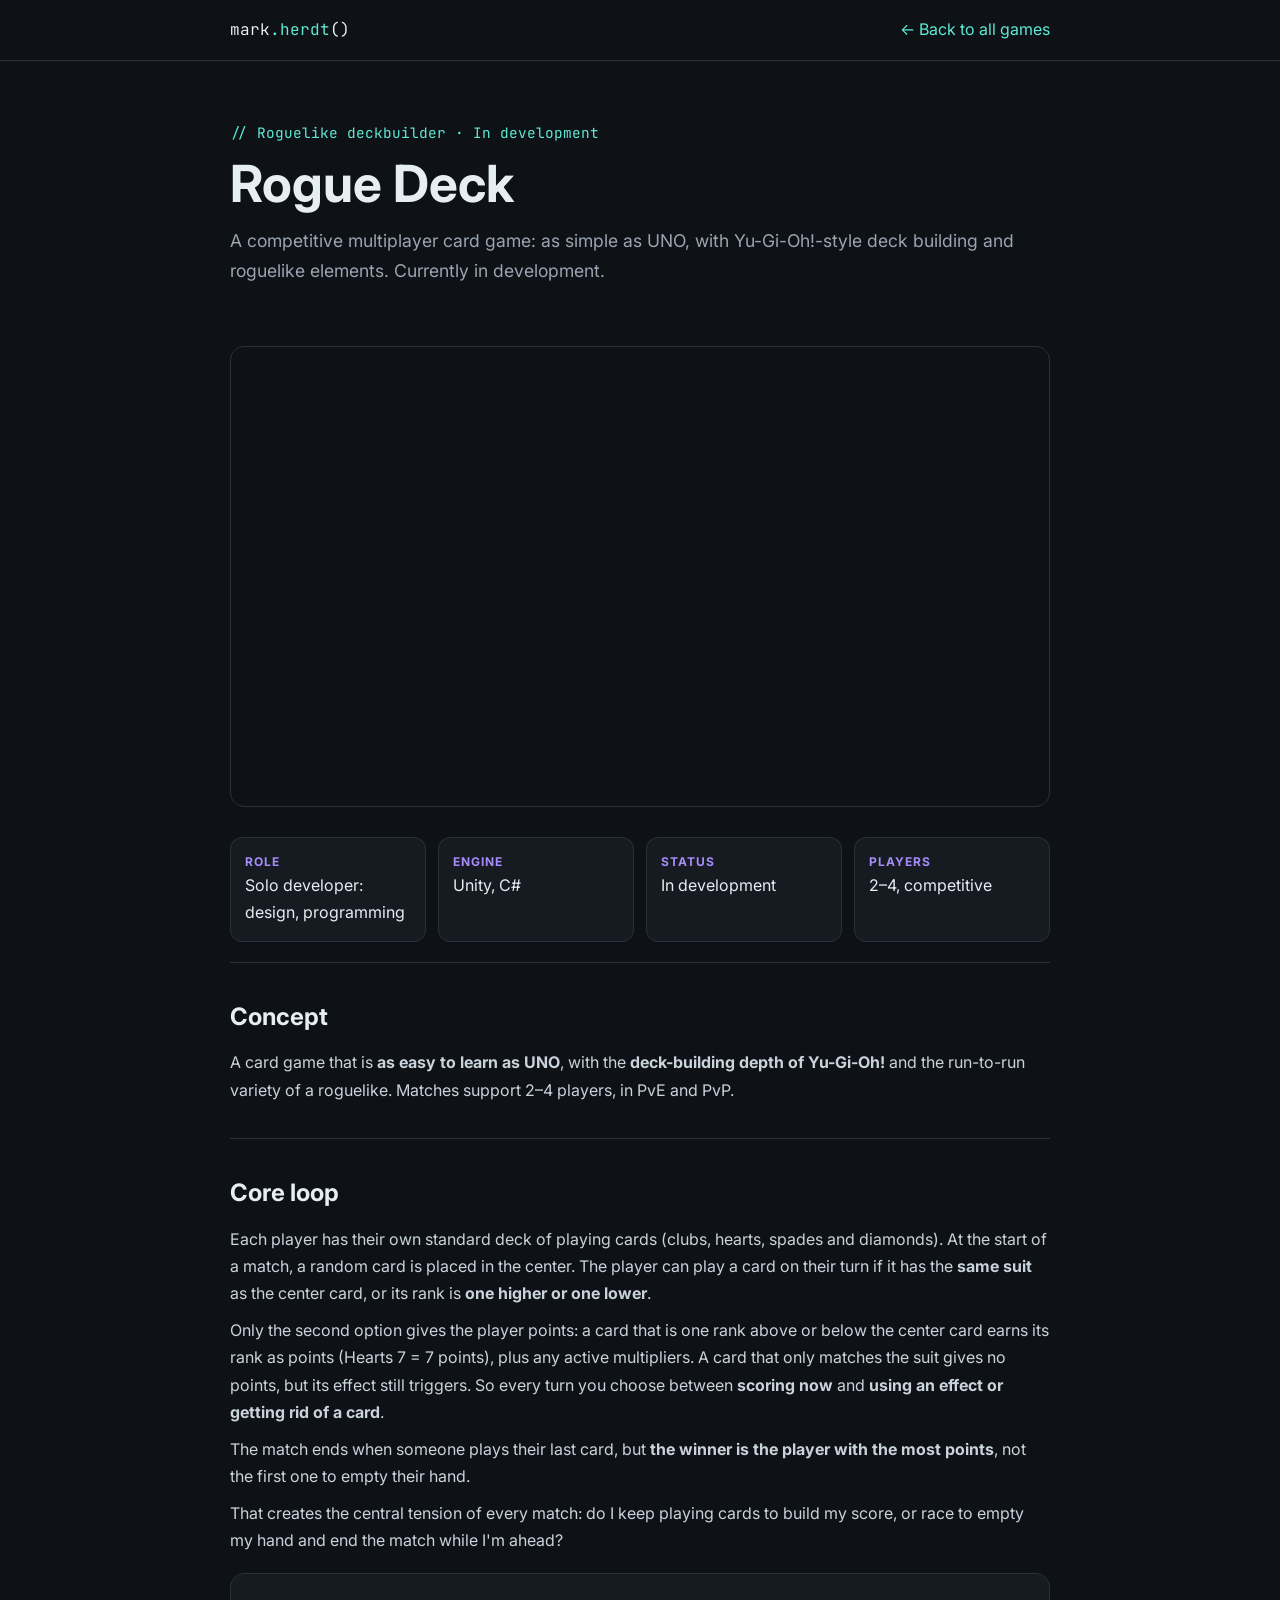
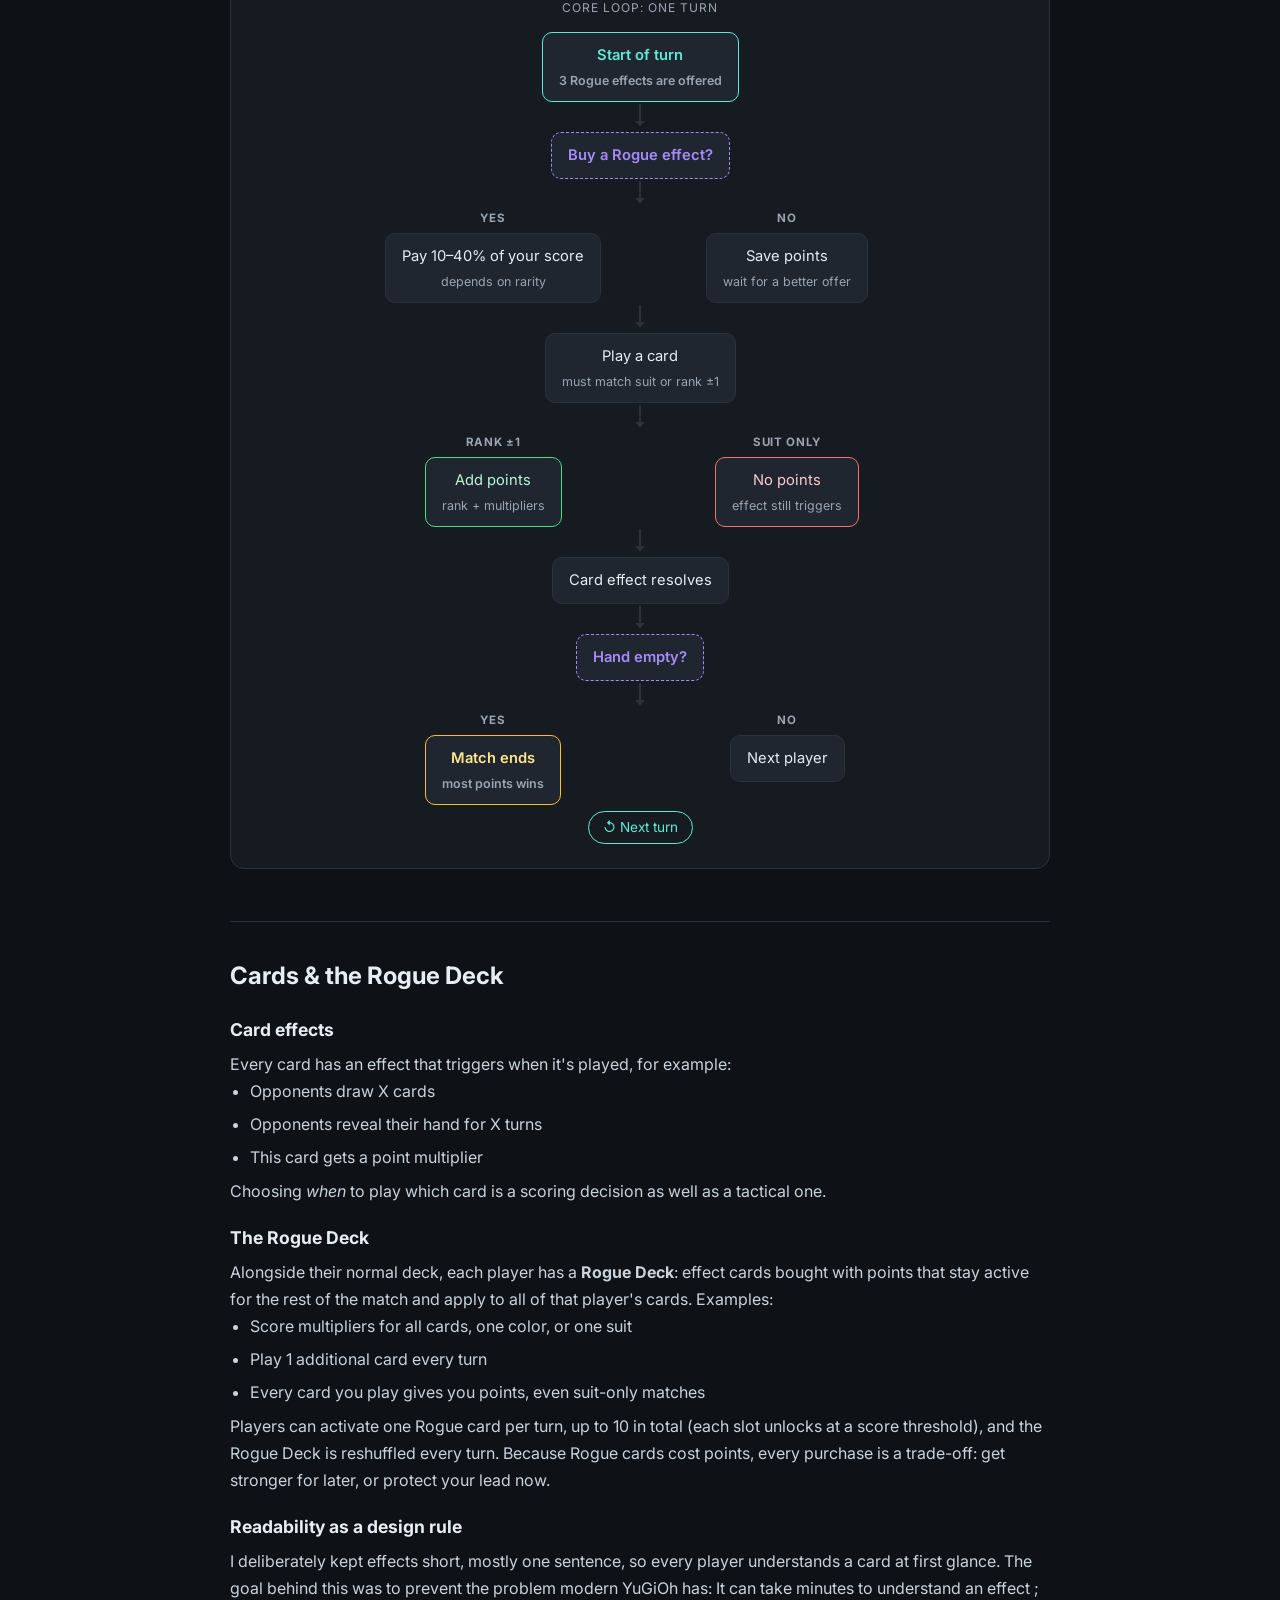
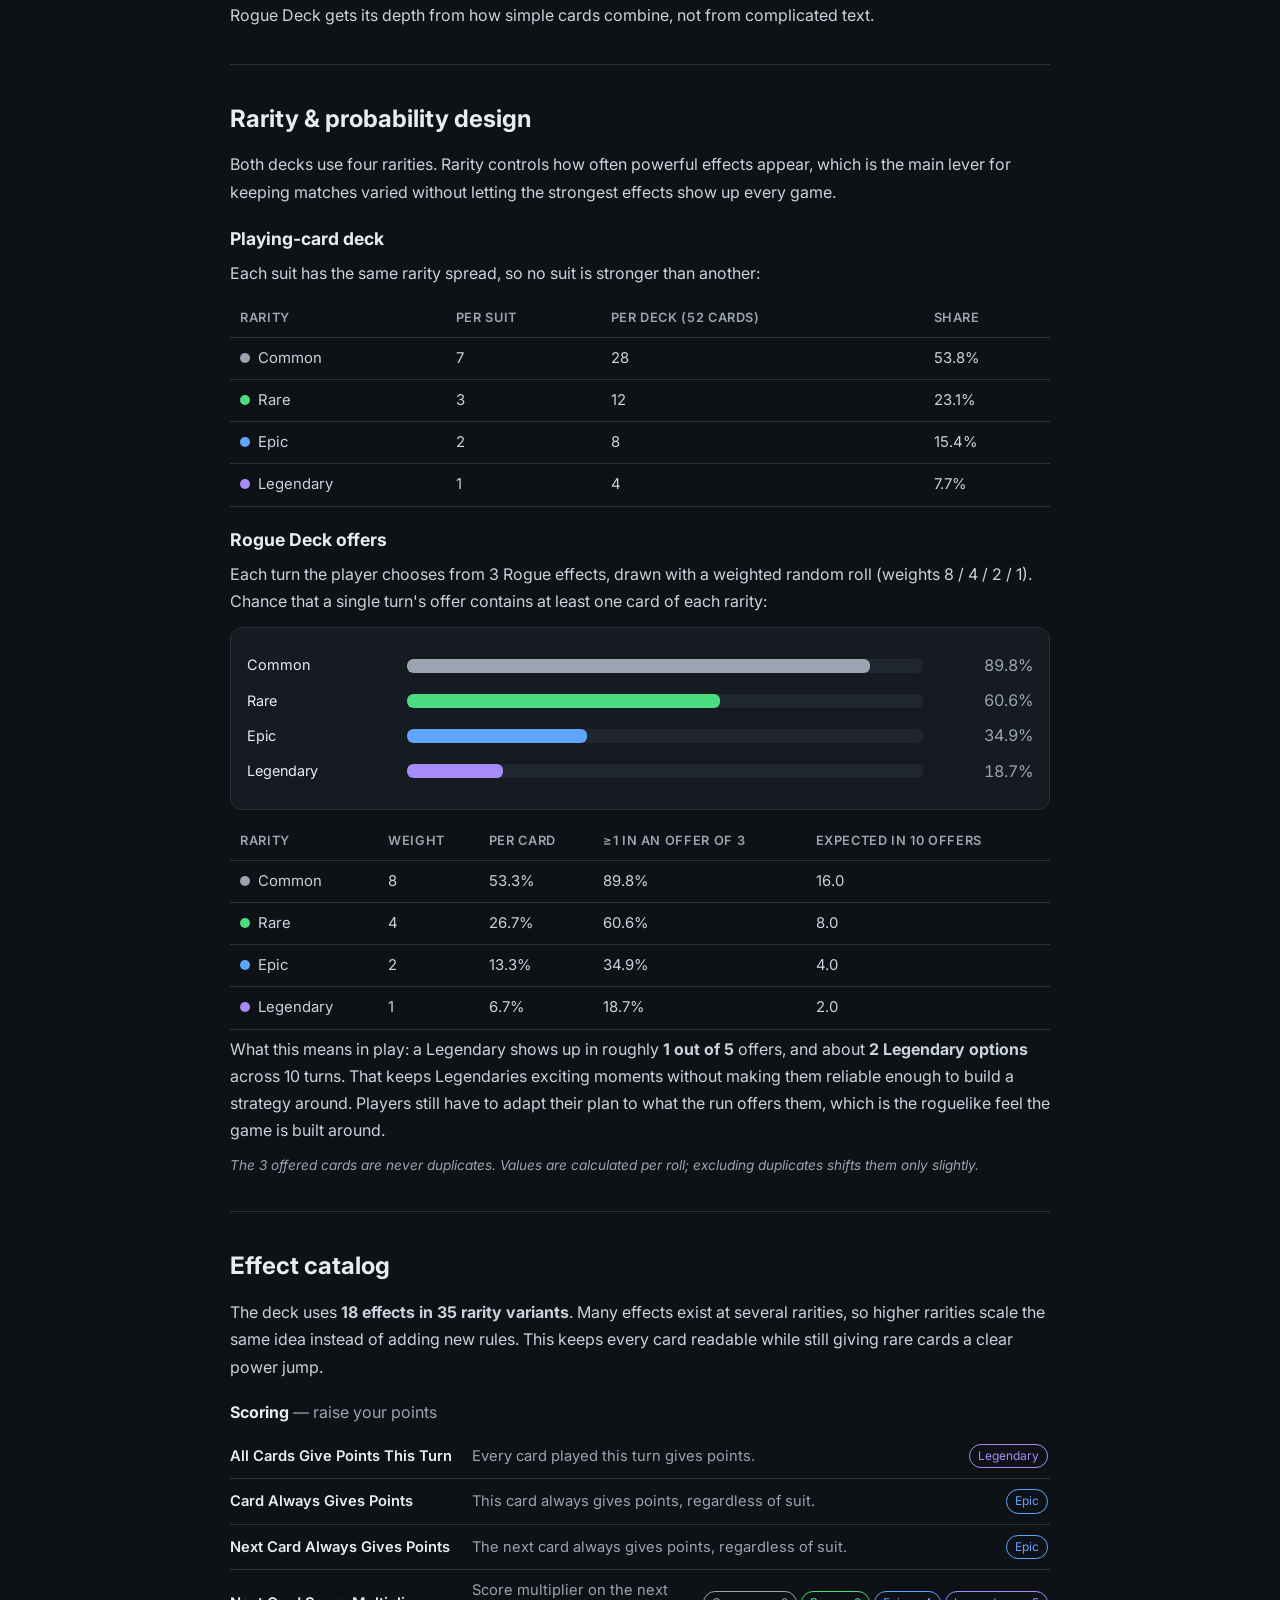
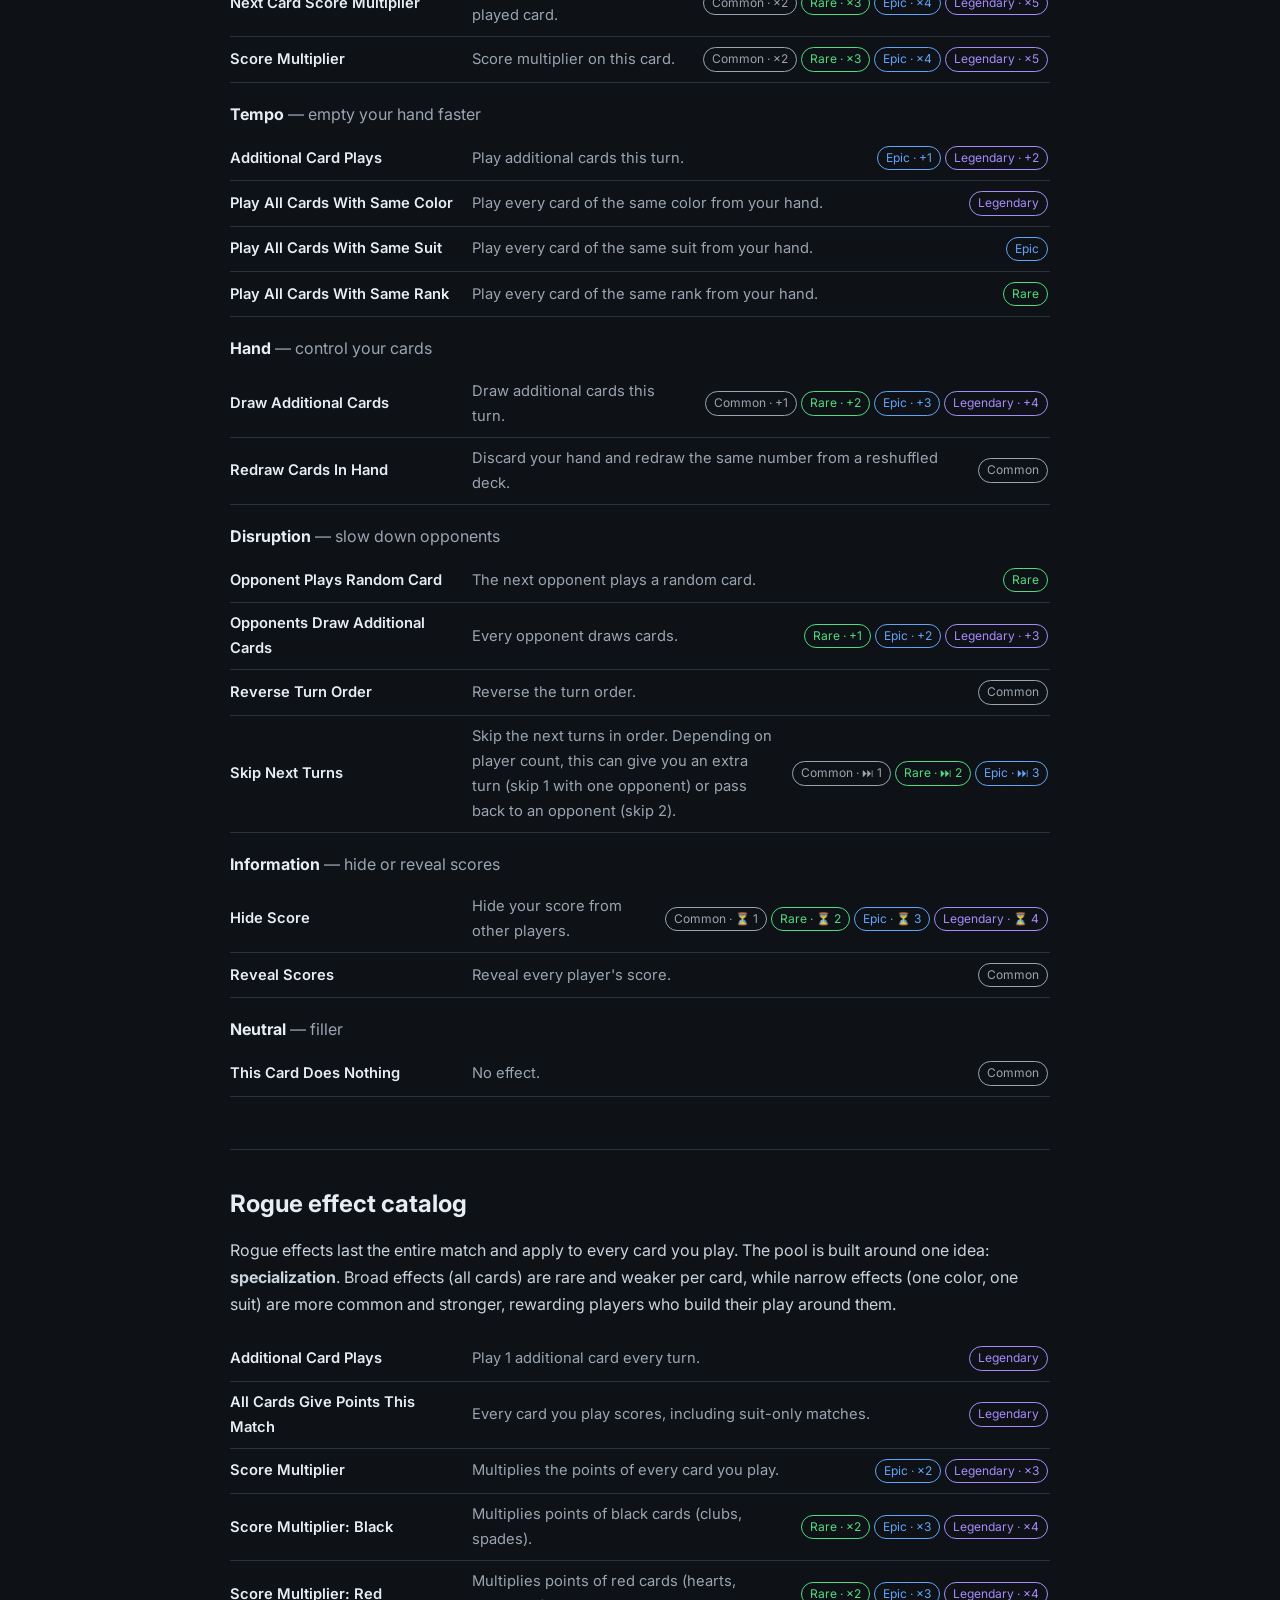
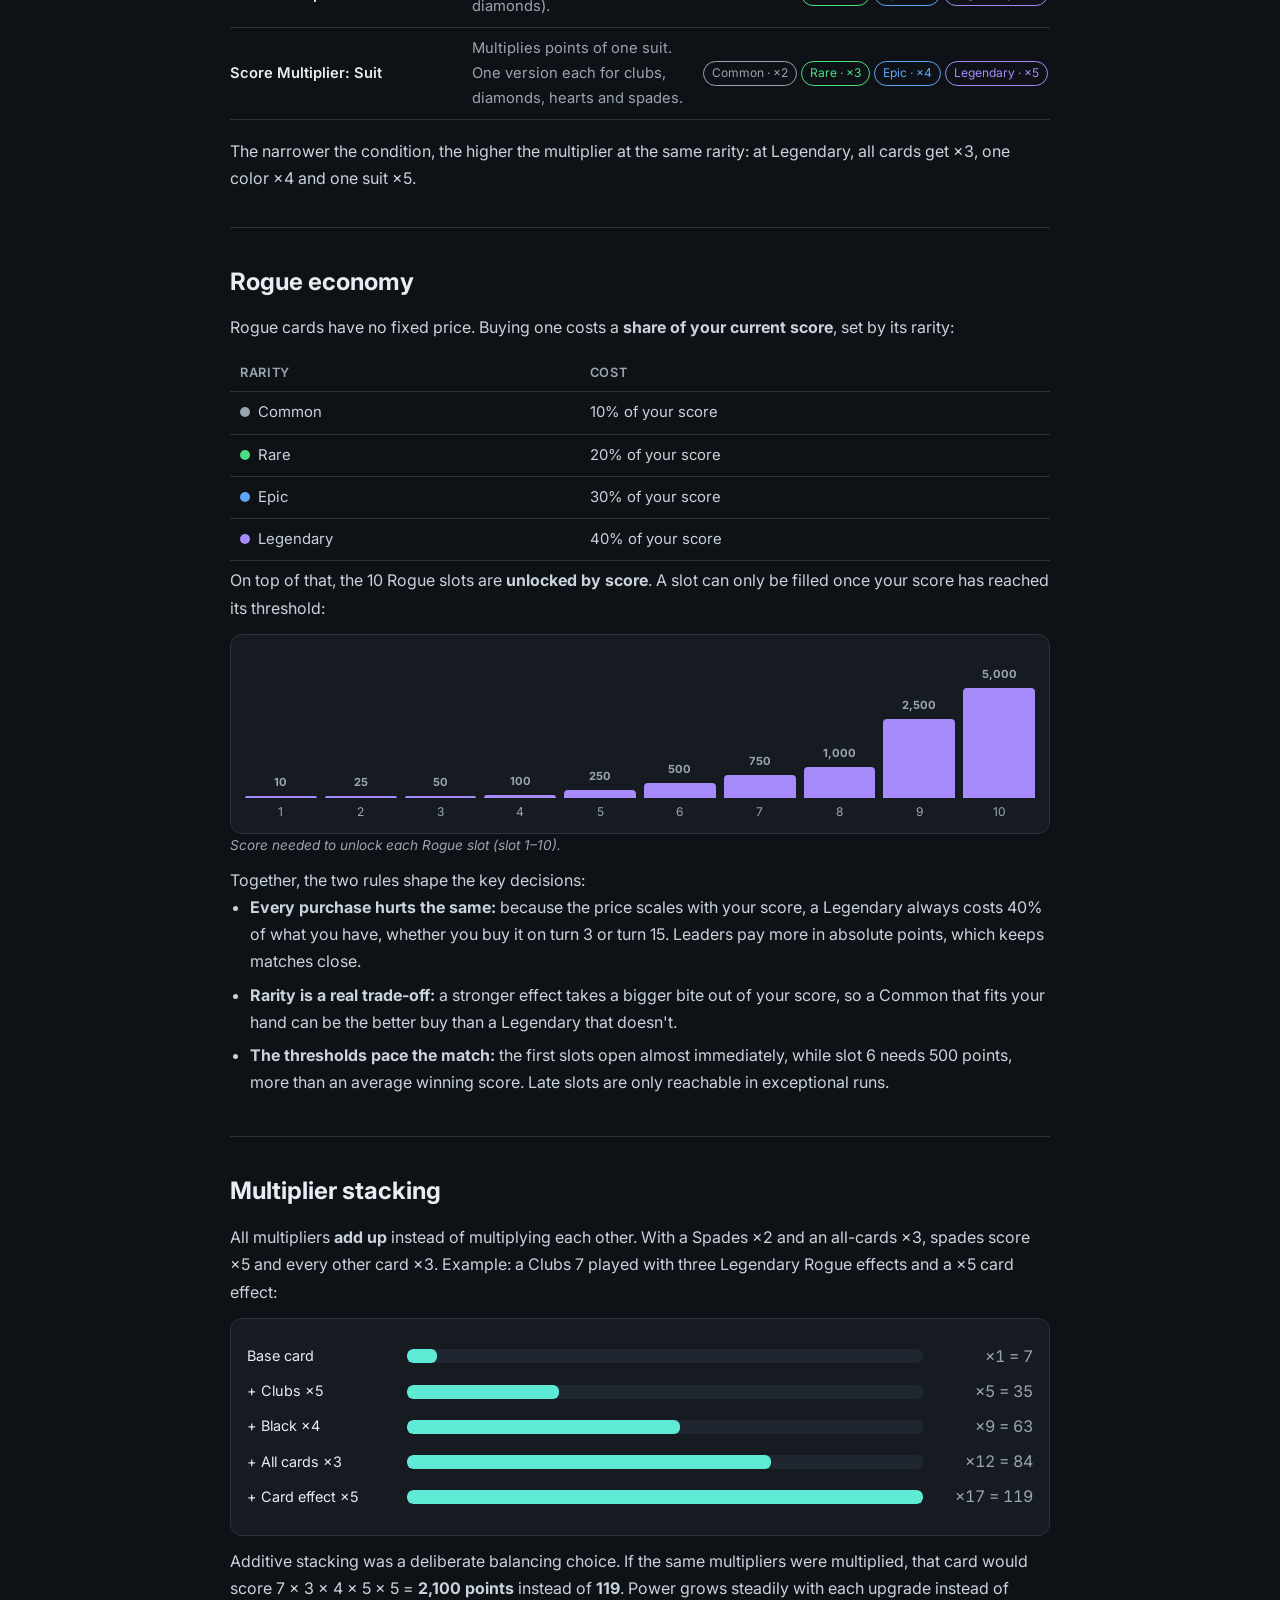
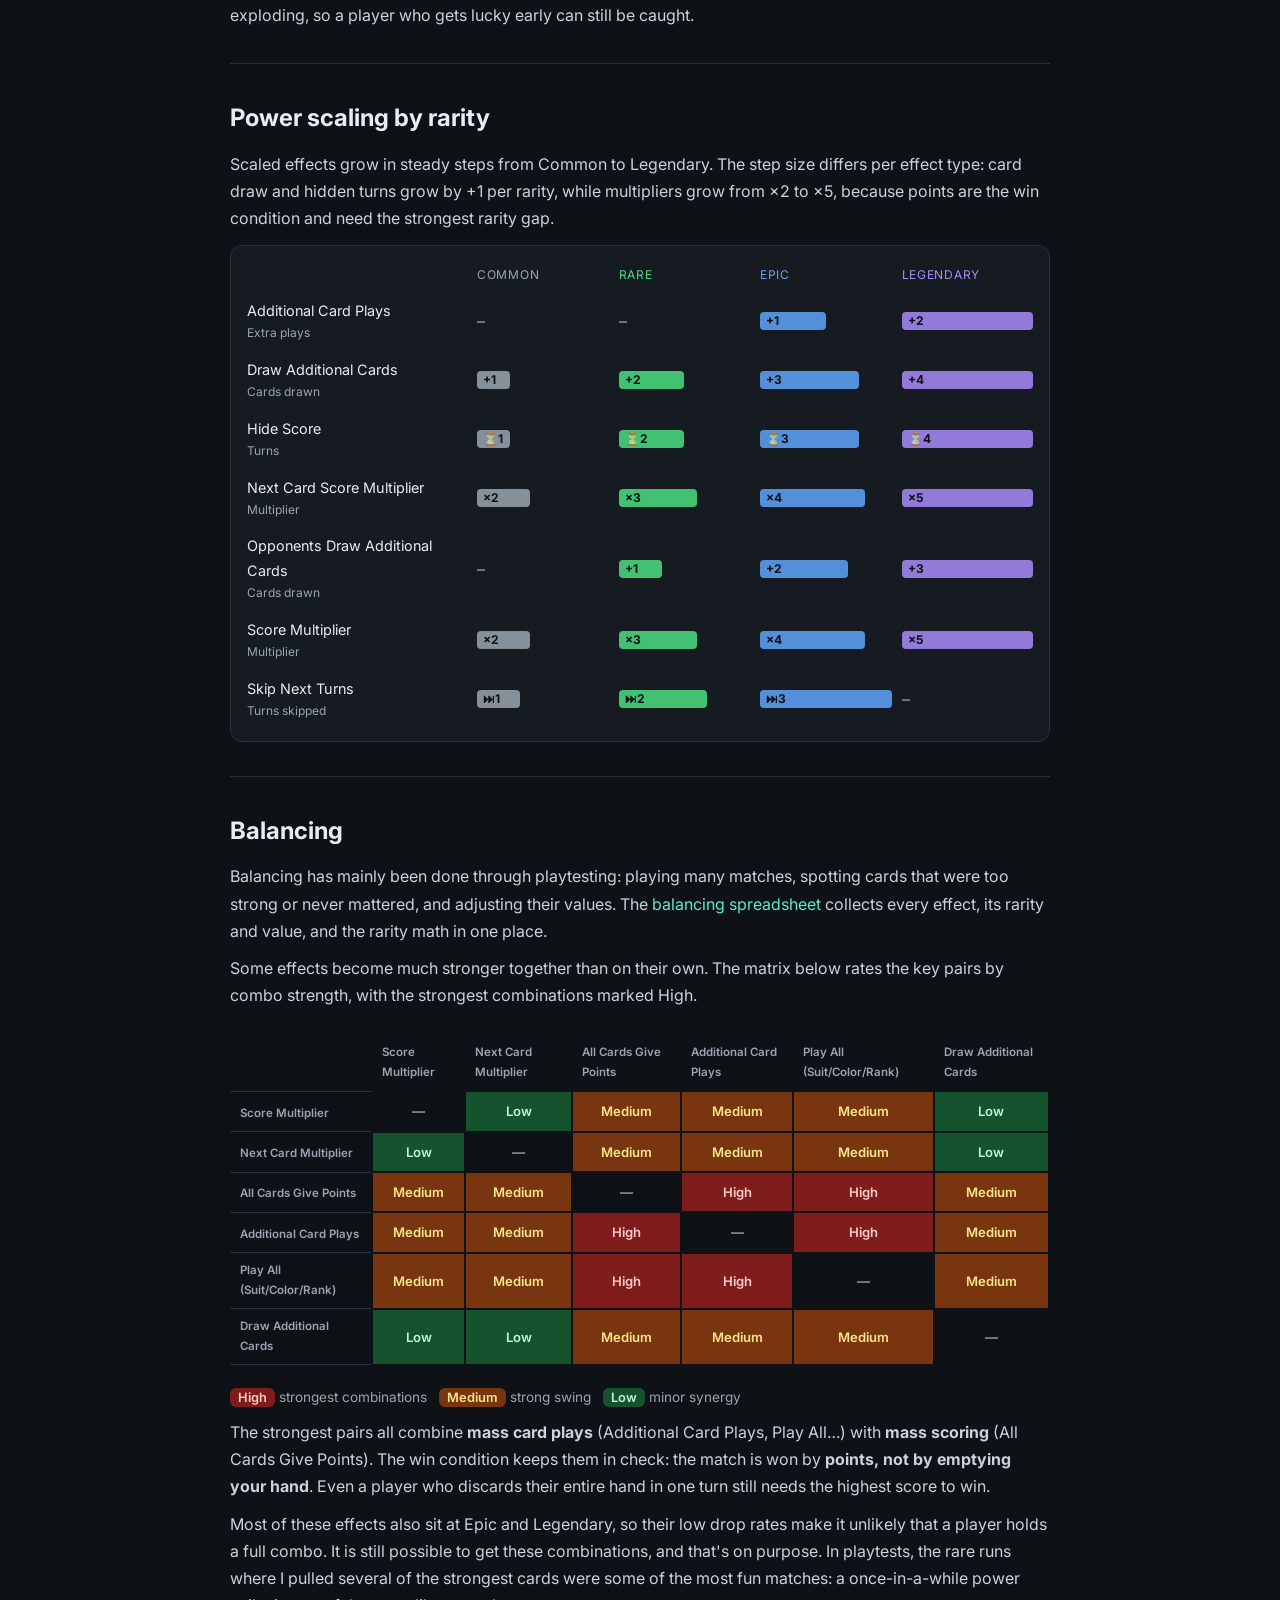
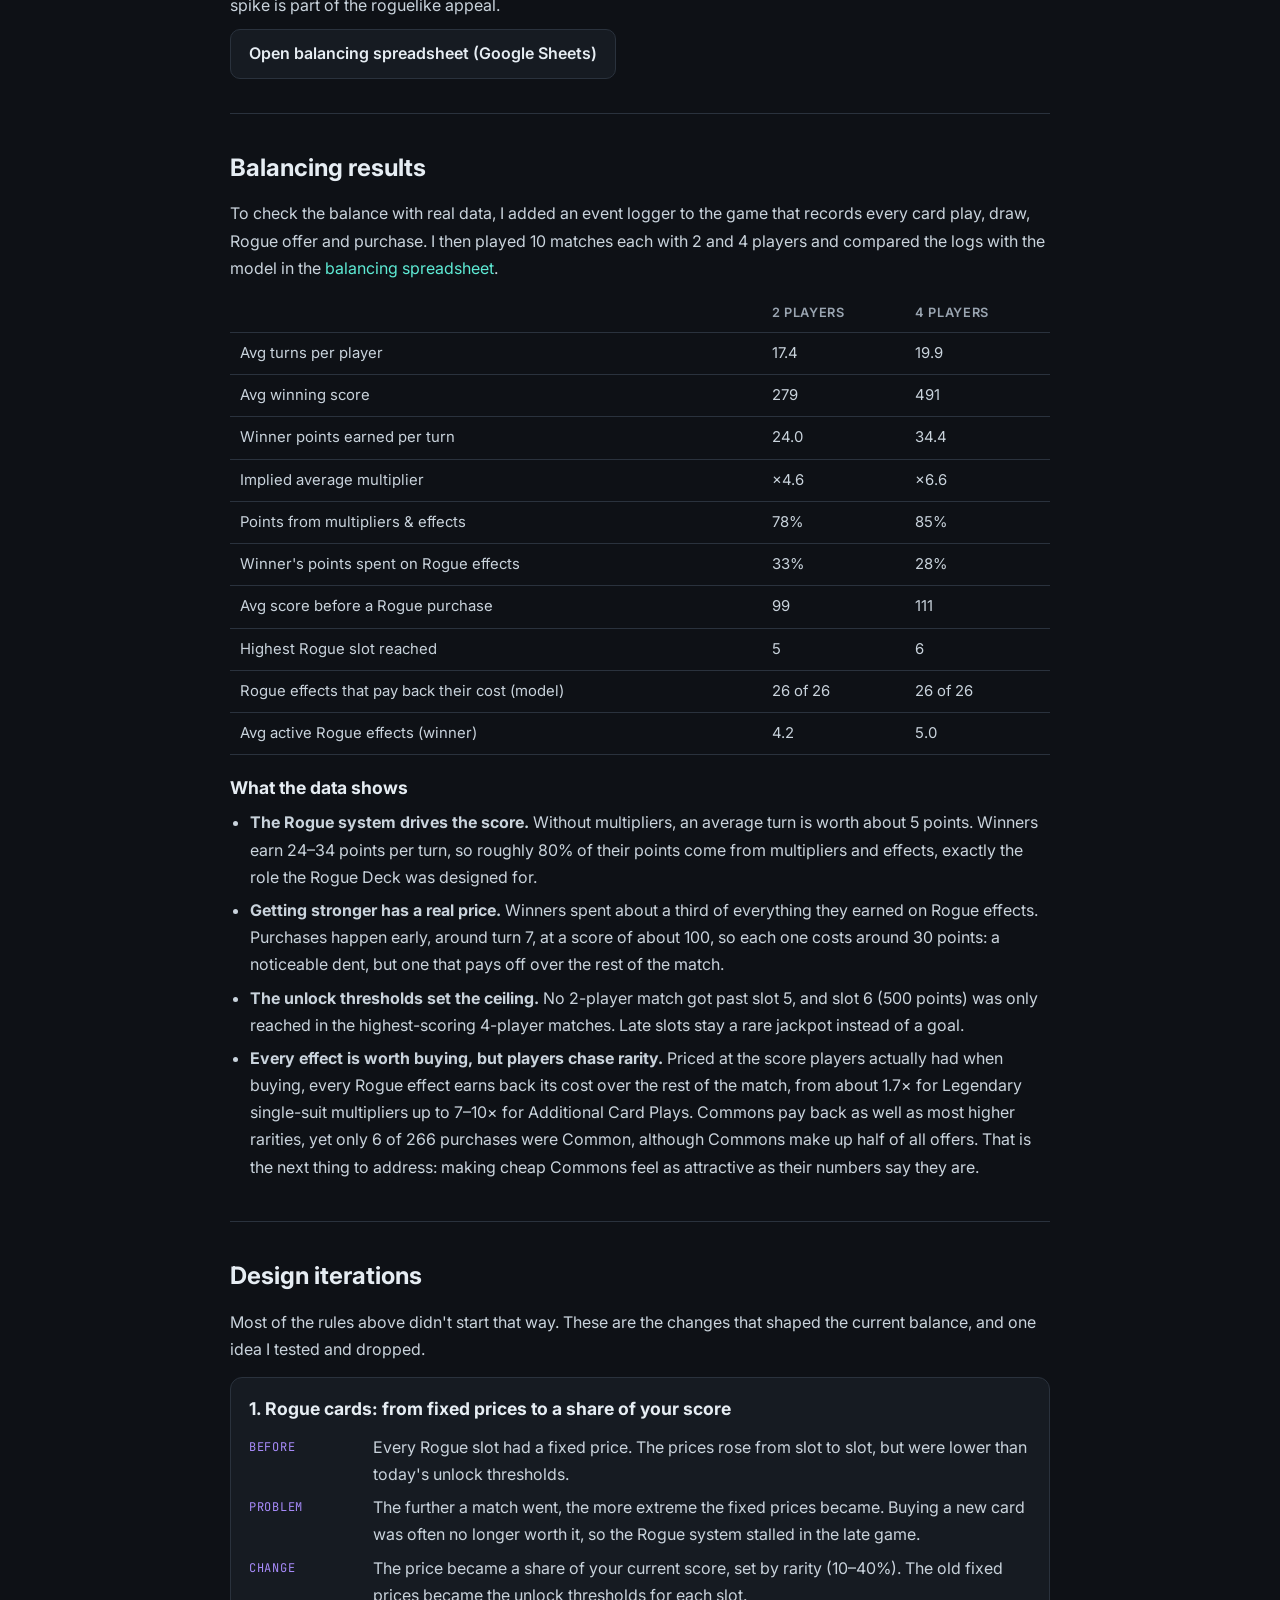
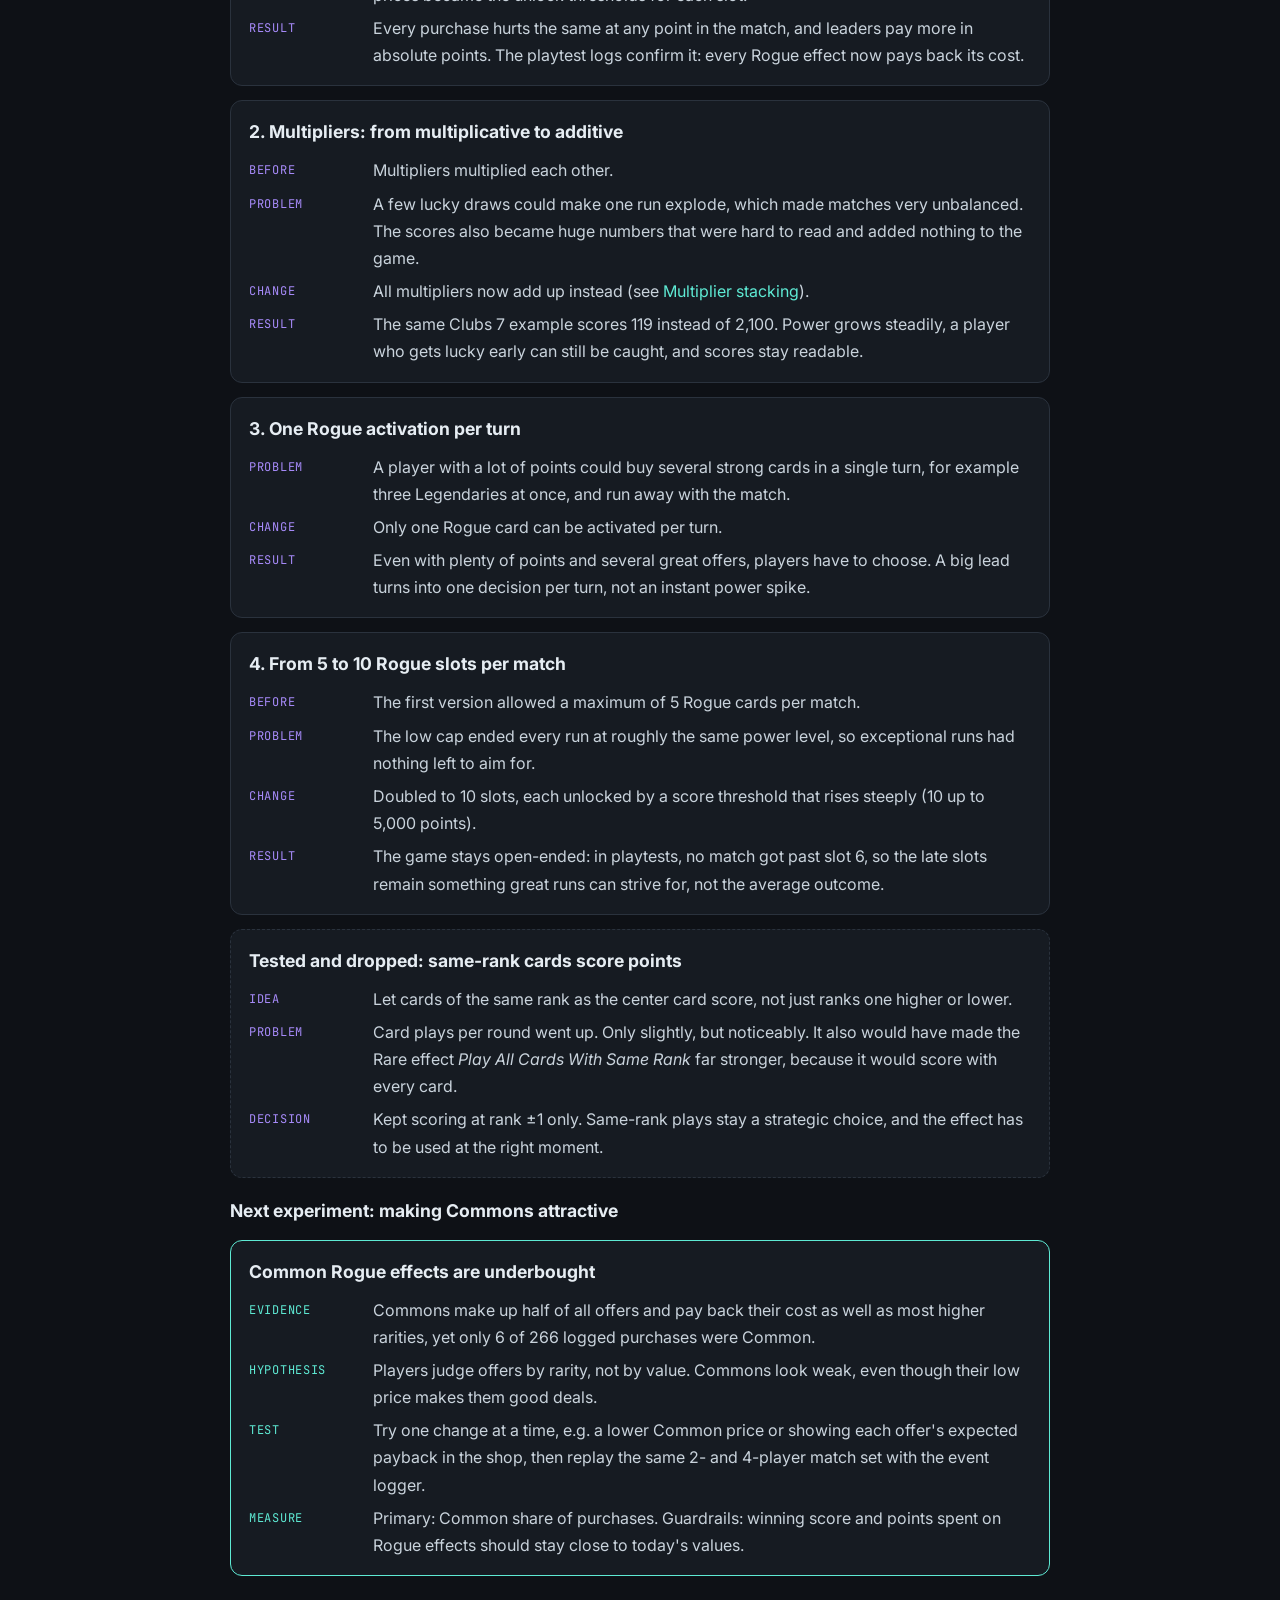
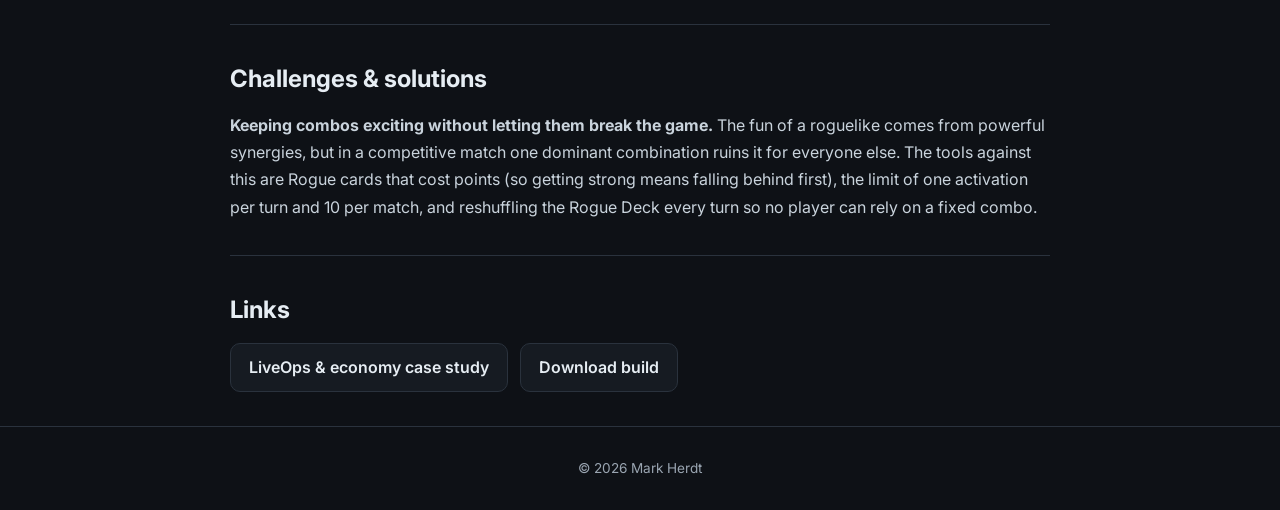
==== games/rogue-deck/index.html @ 4b31cf45 "Move Rogue Deck pages into games/rogue-deck/, add redirects, drop xlsx copy Co-Authored-By: Claude O" ====
<!doctype html><html lang="en"><head><meta charset="utf-8">
<link rel="icon" href="data:image/svg+xml,%3Csvg xmlns=%22http://www.w3.org/2000/svg%22 viewBox=%220 0 100 100%22%3E%3Crect width=%22100%22 height=%22100%22 rx=%2220%22 fill=%22%235eead4%22/%3E%3Ctext x=%2250%22 y=%2268%22 font-size=%2252%22 font-family=%22Arial%22 font-weight=%22bold%22 text-anchor=%22middle%22 fill=%22%230e1116%22%3EMH%3C/text%3E%3C/svg%3E">
<meta name="referrer" content="strict-origin-when-cross-origin"><meta name="viewport" content="width=device-width, initial-scale=1">
<title>Rogue Deck – Design | Mark Herdt</title>
<link href="https://fonts.googleapis.com/css2?family=Inter:wght@400;600;800&family=JetBrains+Mono:wght@500&display=swap" rel="stylesheet">
<style>*{box-sizing:border-box;margin:0;padding:0}
:root{--bg:#0e1116;--surface:#161b22;--surface2:#1f2630;--text:#e6edf3;--muted:#9aa5b1;--accent:#5eead4;--accent2:#a78bfa;--border:#2a323d}
body{background:var(--bg);color:var(--text);font-family:Inter,system-ui,sans-serif;line-height:1.7}
a{color:var(--accent);text-decoration:none}a:hover{text-decoration:underline}
.wrap{max-width:860px;margin:0 auto;padding:0 20px}
nav{border-bottom:1px solid var(--border)}nav .wrap{height:60px;display:flex;align-items:center;justify-content:space-between}
.logo{font-family:"JetBrains Mono",monospace;color:var(--text)}.logo span{color:var(--accent)}
header{padding:60px 0 30px}.tag{font-family:"JetBrains Mono",monospace;color:var(--accent);font-size:.9rem}
h1{font-size:clamp(2.2rem,5vw,3.2rem);line-height:1.1;margin:10px 0 14px}
.lead{color:var(--muted);font-size:1.1rem}
.video{aspect-ratio:16/9;border-radius:14px;overflow:hidden;border:1px solid var(--border);margin:30px 0}
.video iframe{width:100%;height:100%;border:0}
.facts{display:grid;grid-template-columns:repeat(auto-fit,minmax(160px,1fr));gap:12px;margin-bottom:20px}
.fact{background:var(--surface);border:1px solid var(--border);border-radius:12px;padding:14px}
.fact b{display:block;font-size:.75rem;text-transform:uppercase;letter-spacing:.08em;color:var(--accent2)}
section{padding:34px 0;border-top:1px solid var(--border)}
h2{font-size:1.5rem;margin-bottom:12px}h3{font-size:1.1rem;margin:18px 0 6px}li{margin-bottom:6px}p+p{margin-top:10px}p,li{color:#c9d3dc}ul{margin-left:20px}
.todo{border:1px dashed var(--accent2);border-radius:10px;padding:14px;color:var(--muted);font-style:italic;margin-top:10px}
.links{display:flex;flex-wrap:wrap;gap:12px;margin-top:10px}
.btn{display:inline-block;padding:10px 18px;border-radius:10px;border:1px solid var(--border);background:var(--surface);color:var(--text);font-weight:600}
.btn:hover{border-color:var(--accent);text-decoration:none}
table{width:100%;border-collapse:collapse;margin:12px 0 6px;font-size:.93rem}th,td{text-align:left;padding:8px 10px;border-bottom:1px solid var(--border)}th{color:var(--muted);font-weight:600;font-size:.8rem;text-transform:uppercase;letter-spacing:.05em}td{color:#c9d3dc}
.dot{display:inline-block;width:10px;height:10px;border-radius:50%;margin-right:8px}
.chart{background:var(--surface);border:1px solid var(--border);border-radius:12px;padding:16px;margin:12px 0}
.bar{display:grid;grid-template-columns:90px 1fr 56px;align-items:center;gap:10px;margin:8px 0}.bl{font-size:.9rem}.bv{text-align:right;font-variant-numeric:tabular-nums;color:var(--muted)}
.bt{background:var(--surface2);border-radius:6px;height:14px;overflow:hidden}.bf{height:100%;border-radius:6px}
@media(max-width:600px){table{display:block;overflow-x:auto;white-space:nowrap}}
.note{font-size:.85rem;color:var(--muted);font-style:italic}
.cat{margin:18px 0}.cat h4{font-size:1rem;margin-bottom:8px}.cat h4 span{color:var(--muted);font-weight:400}
.fx{display:grid;grid-template-columns:230px 1fr auto;gap:12px;align-items:center;padding:8px 0;border-bottom:1px solid var(--border);font-size:.92rem}
.fxn{font-weight:600}.fxd{color:var(--muted)}.rc{display:inline-block;border:1px solid;border-radius:99px;padding:1px 8px;font-size:.75rem;margin:2px}
@media(max-width:700px){.fx{grid-template-columns:1fr}}
.scale{background:var(--surface);border:1px solid var(--border);border-radius:12px;padding:12px 16px;margin-top:12px;overflow-x:auto}
.srow{display:grid;grid-template-columns:220px repeat(4,1fr);gap:10px;align-items:center;padding:7px 0;min-width:560px}
.shead span{font-size:.75rem;text-transform:uppercase;letter-spacing:.06em}
.sn{font-size:.9rem}.sn em{display:block;font-style:normal;color:var(--muted);font-size:.75rem}
.srow span{position:relative}.srow i{display:block;height:18px;border-radius:4px;opacity:.85}.srow b{position:absolute;left:6px;top:0;font-size:.75rem;color:#0e1116;line-height:18px}.na{color:var(--muted)}
.mxw{overflow-x:auto;margin:14px 0}.mx{min-width:640px;font-size:.82rem}.mx th{font-size:.72rem;text-transform:none;letter-spacing:0;vertical-align:bottom}
.mx td{text-align:center;font-weight:600;border:2px solid var(--bg)}
td.high,.legend .high{background:#7f1d1d;color:#fecaca}td.medium,.legend .medium{background:#78350f;color:#fde68a}td.low,.legend .low{background:#14532d;color:#bbf7d0}td.d{color:var(--muted)}
.legend span{padding:2px 8px;border-radius:6px;font-size:.8rem;font-weight:600}.legend{font-size:.85rem;color:var(--muted)}
.costchart{display:grid;grid-template-columns:repeat(10,1fr);gap:8px;align-items:end;height:200px;background:var(--surface);border:1px solid var(--border);border-radius:12px;padding:30px 14px 10px;margin-top:12px}
.cb{display:flex;flex-direction:column;align-items:center;justify-content:flex-end;height:100%;position:relative}.cb i{display:block;width:100%;background:var(--accent2);border-radius:4px 4px 0 0}
.cb b{font-size:.7rem;color:var(--muted);order:-1;margin-bottom:4px}.cb span{font-size:.75rem;color:var(--muted);margin-top:4px}
.chart .bar{grid-template-columns:150px 1fr 100px}
.flow{background:var(--surface);border:1px solid var(--border);border-radius:14px;padding:24px 16px;margin:18px 0;display:flex;flex-direction:column;align-items:center;gap:0}
.flow .ft{font-size:.75rem;text-transform:uppercase;letter-spacing:.08em;color:var(--muted);margin-bottom:14px}
.node{background:var(--surface2);border:1px solid var(--border);border-radius:10px;padding:10px 16px;text-align:center;font-size:.92rem;max-width:340px;color:var(--text)}
.node small{display:block;color:var(--muted);font-size:.78rem;margin-top:2px}
.node.start{border-color:var(--accent);color:var(--accent);font-weight:600}
.node.dec{border:1px dashed var(--accent2);color:var(--accent2);font-weight:600}
.node.good{border-color:#4ade80;color:#bbf7d0}.node.bad{border-color:#f87171;color:#fecaca}.node.end{border-color:#fbbf24;color:#fde68a;font-weight:600}
.arrow{width:2px;height:22px;background:var(--border);position:relative;margin:2px 0 6px}.arrow::after{content:"";position:absolute;bottom:-5px;left:-4px;border:5px solid transparent;border-top-color:var(--border)}
.branch{display:flex;gap:14px;justify-content:center;flex-wrap:wrap;width:100%}
.branch>div{display:flex;flex-direction:column;align-items:center;flex:1;min-width:140px;max-width:280px}
.lbl{font-size:.72rem;font-weight:700;text-transform:uppercase;letter-spacing:.06em;color:var(--muted);margin-bottom:4px}
.loop{margin-top:6px;font-size:.85rem;color:var(--accent);border:1px solid var(--accent);border-radius:99px;padding:4px 14px}
footer{padding:30px 0;text-align:center;color:var(--muted);font-size:.85rem;border-top:1px solid var(--border)}.iter{background:var(--surface);border:1px solid var(--border);border-radius:12px;padding:16px 18px;margin:14px 0}
.iter h3{margin:0 0 10px}.iter dl{display:grid;grid-template-columns:110px 1fr;gap:6px 14px;margin:0}
.iter dt{font-family:"JetBrains Mono",monospace;font-size:.75rem;text-transform:uppercase;letter-spacing:.06em;color:var(--accent2);padding-top:3px}
.iter dd{margin:0;color:#c9d3dc}.iter.rej{border-style:dashed}.iter.next{border-color:var(--accent)}.iter.next dt{color:var(--accent)}
@media(max-width:600px){.iter dl{grid-template-columns:1fr}.iter dt{padding-top:8px}}
</style></head><body>
<nav><div class="wrap"><a class="logo" href="../../index.html">mark<span>.herdt</span>()</a><a href="../../index.html#projects">← Back to all games</a></div></nav>
<main class="wrap">
<header><p class="tag">// Roguelike deckbuilder · In development</p><h1>Rogue Deck</h1><p class="lead">A competitive multiplayer card game: as simple as UNO, with Yu-Gi-Oh!-style deck building and roguelike elements. Currently in development.</p></header>
<div class="video"><iframe referrerpolicy="strict-origin-when-cross-origin" src="https://www.youtube-nocookie.com/embed/0nubLGzscEs" title="Rogue Deck trailer" allow="encrypted-media; picture-in-picture" allowfullscreen loading="lazy"></iframe></div>
<div class="facts"><div class="fact"><b>Role</b>Solo developer: design, programming</div><div class="fact"><b>Engine</b>Unity, C#</div><div class="fact"><b>Status</b>In development</div><div class="fact"><b>Players</b>2–4, competitive</div></div>
<section><h2>Concept</h2><p>A card game that is <b>as easy to learn as UNO</b>, with the <b>deck-building depth of Yu-Gi-Oh!</b> and the run-to-run variety of a roguelike. Matches support 2–4 players, in PvE and PvP.</p></section>
<section><h2>Core loop</h2><p>Each player has their own standard deck of playing cards (clubs, hearts, spades and diamonds). At the start of a match, a random card is placed in the center. The player can play a card on their turn if it has the <b>same suit</b> as the center card, or its rank is <b>one higher or one lower</b>.</p>
<p>Only the second option gives the player points: a card that is one rank above or below the center card earns its rank as points (Hearts 7 = 7 points), plus any active multipliers. A card that only matches the suit gives no points, but its effect still triggers. So every turn you choose between <b>scoring now</b> and <b>using an effect or getting rid of a card</b>.</p>
<p>The match ends when someone plays their last card, but <b>the winner is the player with the most points</b>, not the first one to empty their hand.</p>
<p>That creates the central tension of every match: do I keep playing cards to build my score, or race to empty my hand and end the match while I'm ahead?</p><div class="flow"><div class="ft">Core loop: one turn</div><div class="node start">Start of turn<small>3 Rogue effects are offered</small></div><div class="arrow"></div><div class="node dec">Buy a Rogue effect?</div><div class="arrow"></div><div class="branch"><div><span class="lbl">Yes</span><div class="node ">Pay 10–40% of your score<small>depends on rarity</small></div></div><div><span class="lbl">No</span><div class="node ">Save points<small>wait for a better offer</small></div></div></div><div class="arrow"></div><div class="node ">Play a card<small>must match suit or rank ±1</small></div><div class="arrow"></div><div class="branch"><div><span class="lbl">Rank ±1</span><div class="node good">Add points<small>rank + multipliers</small></div></div><div><span class="lbl">Suit only</span><div class="node bad">No points<small>effect still triggers</small></div></div></div><div class="arrow"></div><div class="node ">Card effect resolves</div><div class="arrow"></div><div class="node dec">Hand empty?</div><div class="arrow"></div><div class="branch"><div><span class="lbl">Yes</span><div class="node end">Match ends<small>most points wins</small></div></div><div><span class="lbl">No</span><div class="node ">Next player</div></div></div><div class="loop">↺ Next turn</div></div></section><section><h2>Cards &amp; the Rogue Deck</h2><h3>Card effects</h3>
<p>Every card has an effect that triggers when it's played, for example:</p>
<ul><li>Opponents draw X cards</li><li>Opponents reveal their hand for X turns</li><li>This card gets a point multiplier</li></ul>
<p>Choosing <i>when</i> to play which card is a scoring decision as well as a tactical one.</p>
<h3>The Rogue Deck</h3>
<p>Alongside their normal deck, each player has a <b>Rogue Deck</b>: effect cards bought with points that stay active for the rest of the match and apply to all of that player's cards. Examples:</p>
<ul><li>Score multipliers for all cards, one color, or one suit</li><li>Play 1 additional card every turn</li><li>Every card you play gives you points, even suit-only matches</li></ul>
<p>Players can activate one Rogue card per turn, up to 10 in total (each slot unlocks at a score threshold), and the Rogue Deck is reshuffled every turn. Because Rogue cards cost points, every purchase is a trade-off: get stronger for later, or protect your lead now.</p>
<h3>Readability as a design rule</h3>
<p>I deliberately kept effects short, mostly one sentence, so every player understands a card at first glance. The goal behind this was to prevent the problem modern YuGiOh has: It can take minutes to understand an effect ; Rogue Deck gets its depth from how simple cards combine, not from complicated text.</p></section><section><h2>Rarity &amp; probability design</h2>
<p>Both decks use four rarities. Rarity controls how often powerful effects appear, which is the main lever for keeping matches varied without letting the strongest effects show up every game.</p>
<h3>Playing-card deck</h3>
<p>Each suit has the same rarity spread, so no suit is stronger than another:</p>
<table><tr><th>Rarity</th><th>Per suit</th><th>Per deck (52 cards)</th><th>Share</th></tr>
<tr><td><span class="dot" style="background:#9aa5b1"></span>Common</td><td>7</td><td>28</td><td>53.8%</td></tr>
<tr><td><span class="dot" style="background:#4ade80"></span>Rare</td><td>3</td><td>12</td><td>23.1%</td></tr>
<tr><td><span class="dot" style="background:#60a5fa"></span>Epic</td><td>2</td><td>8</td><td>15.4%</td></tr>
<tr><td><span class="dot" style="background:#a78bfa"></span>Legendary</td><td>1</td><td>4</td><td>7.7%</td></tr></table>
<h3>Rogue Deck offers</h3>
<p>Each turn the player chooses from 3 Rogue effects, drawn with a weighted random roll (weights 8 / 4 / 2 / 1). Chance that a single turn's offer contains at least one card of each rarity:</p>
<div class="chart"><div class="bar"><span class="bl">Common</span><div class="bt"><div class="bf" style="width:89.8%;background:#9aa5b1"></div></div><span class="bv">89.8%</span></div><div class="bar"><span class="bl">Rare</span><div class="bt"><div class="bf" style="width:60.6%;background:#4ade80"></div></div><span class="bv">60.6%</span></div><div class="bar"><span class="bl">Epic</span><div class="bt"><div class="bf" style="width:34.9%;background:#60a5fa"></div></div><span class="bv">34.9%</span></div><div class="bar"><span class="bl">Legendary</span><div class="bt"><div class="bf" style="width:18.7%;background:#a78bfa"></div></div><span class="bv">18.7%</span></div></div>
<table><tr><th>Rarity</th><th>Weight</th><th>Per card</th><th>≥1 in an offer of 3</th><th>Expected in 10 offers</th></tr><tr><td><span class="dot" style="background:#9aa5b1"></span>Common</td><td>8</td><td>53.3%</td><td>89.8%</td><td>16.0</td></tr><tr><td><span class="dot" style="background:#4ade80"></span>Rare</td><td>4</td><td>26.7%</td><td>60.6%</td><td>8.0</td></tr><tr><td><span class="dot" style="background:#60a5fa"></span>Epic</td><td>2</td><td>13.3%</td><td>34.9%</td><td>4.0</td></tr><tr><td><span class="dot" style="background:#a78bfa"></span>Legendary</td><td>1</td><td>6.7%</td><td>18.7%</td><td>2.0</td></tr></table>
<p>What this means in play: a Legendary shows up in roughly <b>1 out of 5</b> offers, and about <b>2 Legendary options</b> across 10 turns. That keeps Legendaries exciting moments without making them reliable enough to build a strategy around. Players still have to adapt their plan to what the run offers them, which is the roguelike feel the game is built around.</p>
<p class="note">The 3 offered cards are never duplicates. Values are calculated per roll; excluding duplicates shifts them only slightly.</p>
</section>
<section><h2>Effect catalog</h2>
<p>The deck uses <b>18 effects in 35 rarity variants</b>. Many effects exist at several rarities, so higher rarities scale the same idea instead of adding new rules. This keeps every card readable while still giving rare cards a clear power jump.</p>
<div class="cat"><h4>Scoring <span>— raise your points</span></h4><div class="fx"><div class="fxn">All Cards Give Points This Turn</div><div class="fxd">Every card played this turn gives points.</div><div><span class="rc" style="border-color:#a78bfa;color:#a78bfa">Legendary</span></div></div><div class="fx"><div class="fxn">Card Always Gives Points</div><div class="fxd">This card always gives points, regardless of suit.</div><div><span class="rc" style="border-color:#60a5fa;color:#60a5fa">Epic</span></div></div><div class="fx"><div class="fxn">Next Card Always Gives Points</div><div class="fxd">The next card always gives points, regardless of suit.</div><div><span class="rc" style="border-color:#60a5fa;color:#60a5fa">Epic</span></div></div><div class="fx"><div class="fxn">Next Card Score Multiplier</div><div class="fxd">Score multiplier on the next played card.</div><div><span class="rc" style="border-color:#9aa5b1;color:#9aa5b1">Common · ×2</span><span class="rc" style="border-color:#4ade80;color:#4ade80">Rare · ×3</span><span class="rc" style="border-color:#60a5fa;color:#60a5fa">Epic · ×4</span><span class="rc" style="border-color:#a78bfa;color:#a78bfa">Legendary · ×5</span></div></div><div class="fx"><div class="fxn">Score Multiplier</div><div class="fxd">Score multiplier on this card.</div><div><span class="rc" style="border-color:#9aa5b1;color:#9aa5b1">Common · ×2</span><span class="rc" style="border-color:#4ade80;color:#4ade80">Rare · ×3</span><span class="rc" style="border-color:#60a5fa;color:#60a5fa">Epic · ×4</span><span class="rc" style="border-color:#a78bfa;color:#a78bfa">Legendary · ×5</span></div></div></div><div class="cat"><h4>Tempo <span>— empty your hand faster</span></h4><div class="fx"><div class="fxn">Additional Card Plays</div><div class="fxd">Play additional cards this turn.</div><div><span class="rc" style="border-color:#60a5fa;color:#60a5fa">Epic · +1</span><span class="rc" style="border-color:#a78bfa;color:#a78bfa">Legendary · +2</span></div></div><div class="fx"><div class="fxn">Play All Cards With Same Color</div><div class="fxd">Play every card of the same color from your hand.</div><div><span class="rc" style="border-color:#a78bfa;color:#a78bfa">Legendary</span></div></div><div class="fx"><div class="fxn">Play All Cards With Same Suit</div><div class="fxd">Play every card of the same suit from your hand.</div><div><span class="rc" style="border-color:#60a5fa;color:#60a5fa">Epic</span></div></div><div class="fx"><div class="fxn">Play All Cards With Same Rank</div><div class="fxd">Play every card of the same rank from your hand.</div><div><span class="rc" style="border-color:#4ade80;color:#4ade80">Rare</span></div></div></div><div class="cat"><h4>Hand <span>— control your cards</span></h4><div class="fx"><div class="fxn">Draw Additional Cards</div><div class="fxd">Draw additional cards this turn.</div><div><span class="rc" style="border-color:#9aa5b1;color:#9aa5b1">Common · +1</span><span class="rc" style="border-color:#4ade80;color:#4ade80">Rare · +2</span><span class="rc" style="border-color:#60a5fa;color:#60a5fa">Epic · +3</span><span class="rc" style="border-color:#a78bfa;color:#a78bfa">Legendary · +4</span></div></div><div class="fx"><div class="fxn">Redraw Cards In Hand</div><div class="fxd">Discard your hand and redraw the same number from a reshuffled deck.</div><div><span class="rc" style="border-color:#9aa5b1;color:#9aa5b1">Common</span></div></div></div><div class="cat"><h4>Disruption <span>— slow down opponents</span></h4><div class="fx"><div class="fxn">Opponent Plays Random Card</div><div class="fxd">The next opponent plays a random card.</div><div><span class="rc" style="border-color:#4ade80;color:#4ade80">Rare</span></div></div><div class="fx"><div class="fxn">Opponents Draw Additional Cards</div><div class="fxd">Every opponent draws cards.</div><div><span class="rc" style="border-color:#4ade80;color:#4ade80">Rare · +1</span><span class="rc" style="border-color:#60a5fa;color:#60a5fa">Epic · +2</span><span class="rc" style="border-color:#a78bfa;color:#a78bfa">Legendary · +3</span></div></div><div class="fx"><div class="fxn">Reverse Turn Order</div><div class="fxd">Reverse the turn order.</div><div><span class="rc" style="border-color:#9aa5b1;color:#9aa5b1">Common</span></div></div><div class="fx"><div class="fxn">Skip Next Turns</div><div class="fxd">Skip the next turns in order. Depending on player count, this can give you an extra turn (skip 1 with one opponent) or pass back to an opponent (skip 2).</div><div><span class="rc" style="border-color:#9aa5b1;color:#9aa5b1">Common · ⏭ 1</span><span class="rc" style="border-color:#4ade80;color:#4ade80">Rare · ⏭ 2</span><span class="rc" style="border-color:#60a5fa;color:#60a5fa">Epic · ⏭ 3</span></div></div></div><div class="cat"><h4>Information <span>— hide or reveal scores</span></h4><div class="fx"><div class="fxn">Hide Score</div><div class="fxd">Hide your score from other players.</div><div><span class="rc" style="border-color:#9aa5b1;color:#9aa5b1">Common · ⏳ 1</span><span class="rc" style="border-color:#4ade80;color:#4ade80">Rare · ⏳ 2</span><span class="rc" style="border-color:#60a5fa;color:#60a5fa">Epic · ⏳ 3</span><span class="rc" style="border-color:#a78bfa;color:#a78bfa">Legendary · ⏳ 4</span></div></div><div class="fx"><div class="fxn">Reveal Scores</div><div class="fxd">Reveal every player's score.</div><div><span class="rc" style="border-color:#9aa5b1;color:#9aa5b1">Common</span></div></div></div><div class="cat"><h4>Neutral <span>— filler</span></h4><div class="fx"><div class="fxn">This Card Does Nothing</div><div class="fxd">No effect.</div><div><span class="rc" style="border-color:#9aa5b1;color:#9aa5b1">Common</span></div></div></div>
</section>
<section><h2>Rogue effect catalog</h2>
<p>Rogue effects last the entire match and apply to every card you play. The pool is built around one idea: <b>specialization</b>. Broad effects (all cards) are rare and weaker per card, while narrow effects (one color, one suit) are more common and stronger, rewarding players who build their play around them.</p>
<div class="cat"><div class="fx"><div class="fxn">Additional Card Plays</div><div class="fxd">Play 1 additional card every turn.</div><div><span class="rc" style="border-color:#a78bfa;color:#a78bfa">Legendary</span></div></div><div class="fx"><div class="fxn">All Cards Give Points This Match</div><div class="fxd">Every card you play scores, including suit-only matches.</div><div><span class="rc" style="border-color:#a78bfa;color:#a78bfa">Legendary</span></div></div><div class="fx"><div class="fxn">Score Multiplier</div><div class="fxd">Multiplies the points of every card you play.</div><div><span class="rc" style="border-color:#60a5fa;color:#60a5fa">Epic · ×2</span><span class="rc" style="border-color:#a78bfa;color:#a78bfa">Legendary · ×3</span></div></div><div class="fx"><div class="fxn">Score Multiplier: Black</div><div class="fxd">Multiplies points of black cards (clubs, spades).</div><div><span class="rc" style="border-color:#4ade80;color:#4ade80">Rare · ×2</span><span class="rc" style="border-color:#60a5fa;color:#60a5fa">Epic · ×3</span><span class="rc" style="border-color:#a78bfa;color:#a78bfa">Legendary · ×4</span></div></div><div class="fx"><div class="fxn">Score Multiplier: Red</div><div class="fxd">Multiplies points of red cards (hearts, diamonds).</div><div><span class="rc" style="border-color:#4ade80;color:#4ade80">Rare · ×2</span><span class="rc" style="border-color:#60a5fa;color:#60a5fa">Epic · ×3</span><span class="rc" style="border-color:#a78bfa;color:#a78bfa">Legendary · ×4</span></div></div><div class="fx"><div class="fxn">Score Multiplier: Suit</div><div class="fxd">Multiplies points of one suit. One version each for clubs, diamonds, hearts and spades.</div><div><span class="rc" style="border-color:#9aa5b1;color:#9aa5b1">Common · ×2</span><span class="rc" style="border-color:#4ade80;color:#4ade80">Rare · ×3</span><span class="rc" style="border-color:#60a5fa;color:#60a5fa">Epic · ×4</span><span class="rc" style="border-color:#a78bfa;color:#a78bfa">Legendary · ×5</span></div></div></div>
<p>The narrower the condition, the higher the multiplier at the same rarity: at Legendary, all cards get ×3, one color ×4 and one suit ×5.</p>
</section>
<section><h2>Rogue economy</h2>
<p>Rogue cards have no fixed price. Buying one costs a <b>share of your current score</b>, set by its rarity:</p>
<table><tr><th>Rarity</th><th>Cost</th></tr>
<tr><td><span class="dot" style="background:#9aa5b1"></span>Common</td><td>10% of your score</td></tr>
<tr><td><span class="dot" style="background:#4ade80"></span>Rare</td><td>20% of your score</td></tr>
<tr><td><span class="dot" style="background:#60a5fa"></span>Epic</td><td>30% of your score</td></tr>
<tr><td><span class="dot" style="background:#a78bfa"></span>Legendary</td><td>40% of your score</td></tr></table>
<p>On top of that, the 10 Rogue slots are <b>unlocked by score</b>. A slot can only be filled once your score has reached its threshold:</p>
<div class="costchart"><div class="cb"><i style="height:1.5%"></i><b>10</b><span>1</span></div><div class="cb"><i style="height:1.5%"></i><b>25</b><span>2</span></div><div class="cb"><i style="height:1.5%"></i><b>50</b><span>3</span></div><div class="cb"><i style="height:2.0%"></i><b>100</b><span>4</span></div><div class="cb"><i style="height:5.0%"></i><b>250</b><span>5</span></div><div class="cb"><i style="height:10.0%"></i><b>500</b><span>6</span></div><div class="cb"><i style="height:15.0%"></i><b>750</b><span>7</span></div><div class="cb"><i style="height:20.0%"></i><b>1,000</b><span>8</span></div><div class="cb"><i style="height:50.0%"></i><b>2,500</b><span>9</span></div><div class="cb"><i style="height:100.0%"></i><b>5,000</b><span>10</span></div></div>
<p class="note">Score needed to unlock each Rogue slot (slot 1–10).</p>
<p>Together, the two rules shape the key decisions:</p>
<ul>
<li><b>Every purchase hurts the same:</b> because the price scales with your score, a Legendary always costs 40% of what you have, whether you buy it on turn 3 or turn 15. Leaders pay more in absolute points, which keeps matches close.</li>
<li><b>Rarity is a real trade-off:</b> a stronger effect takes a bigger bite out of your score, so a Common that fits your hand can be the better buy than a Legendary that doesn't.</li>
<li><b>The thresholds pace the match:</b> the first slots open almost immediately, while slot 6 needs 500 points, more than an average winning score. Late slots are only reachable in exceptional runs.</li>
</ul>
</section>
<section id="stacking"><h2>Multiplier stacking</h2>
<p>All multipliers <b>add up</b> instead of multiplying each other. With a Spades ×2 and an all-cards ×3, spades score ×5 and every other card ×3. Example: a Clubs 7 played with three Legendary Rogue effects and a ×5 card effect:</p>
<div class="chart"><div class="bar"><span class="bl">Base card</span><div class="bt"><div class="bf" style="width:5.9%;background:var(--accent)"></div></div><span class="bv">×1 = 7</span></div><div class="bar"><span class="bl">+ Clubs ×5</span><div class="bt"><div class="bf" style="width:29.4%;background:var(--accent)"></div></div><span class="bv">×5 = 35</span></div><div class="bar"><span class="bl">+ Black ×4</span><div class="bt"><div class="bf" style="width:52.9%;background:var(--accent)"></div></div><span class="bv">×9 = 63</span></div><div class="bar"><span class="bl">+ All cards ×3</span><div class="bt"><div class="bf" style="width:70.6%;background:var(--accent)"></div></div><span class="bv">×12 = 84</span></div><div class="bar"><span class="bl">+ Card effect ×5</span><div class="bt"><div class="bf" style="width:100.0%;background:var(--accent)"></div></div><span class="bv">×17 = 119</span></div></div>
<p>Additive stacking was a deliberate balancing choice. If the same multipliers were multiplied, that card would score 7 × 3 × 4 × 5 × 5 = <b>2,100 points</b> instead of <b>119</b>. Power grows steadily with each upgrade instead of exploding, so a player who gets lucky early can still be caught.</p>
</section>
<section><h2>Power scaling by rarity</h2>
<p>Scaled effects grow in steady steps from Common to Legendary. The step size differs per effect type: card draw and hidden turns grow by +1 per rarity, while multipliers grow from ×2 to ×5, because points are the win condition and need the strongest rarity gap.</p>
<div class="scale"><div class="srow shead"><span></span><span style="color:#9aa5b1">Common</span><span style="color:#4ade80">Rare</span><span style="color:#60a5fa">Epic</span><span style="color:#a78bfa">Legendary</span></div><div class="srow"><span class="sn">Additional Card Plays<em>Extra plays</em></span><span class="na">–</span><span class="na">–</span><span><i style="width:50%;background:#60a5fa"></i><b>+1</b></span><span><i style="width:100%;background:#a78bfa"></i><b>+2</b></span></div><div class="srow"><span class="sn">Draw Additional Cards<em>Cards drawn</em></span><span><i style="width:25%;background:#9aa5b1"></i><b>+1</b></span><span><i style="width:50%;background:#4ade80"></i><b>+2</b></span><span><i style="width:75%;background:#60a5fa"></i><b>+3</b></span><span><i style="width:100%;background:#a78bfa"></i><b>+4</b></span></div><div class="srow"><span class="sn">Hide Score<em>Turns</em></span><span><i style="width:25%;background:#9aa5b1"></i><b>⏳1</b></span><span><i style="width:50%;background:#4ade80"></i><b>⏳2</b></span><span><i style="width:75%;background:#60a5fa"></i><b>⏳3</b></span><span><i style="width:100%;background:#a78bfa"></i><b>⏳4</b></span></div><div class="srow"><span class="sn">Next Card Score Multiplier<em>Multiplier</em></span><span><i style="width:40%;background:#9aa5b1"></i><b>×2</b></span><span><i style="width:60%;background:#4ade80"></i><b>×3</b></span><span><i style="width:80%;background:#60a5fa"></i><b>×4</b></span><span><i style="width:100%;background:#a78bfa"></i><b>×5</b></span></div><div class="srow"><span class="sn">Opponents Draw Additional Cards<em>Cards drawn</em></span><span class="na">–</span><span><i style="width:33%;background:#4ade80"></i><b>+1</b></span><span><i style="width:67%;background:#60a5fa"></i><b>+2</b></span><span><i style="width:100%;background:#a78bfa"></i><b>+3</b></span></div><div class="srow"><span class="sn">Score Multiplier<em>Multiplier</em></span><span><i style="width:40%;background:#9aa5b1"></i><b>×2</b></span><span><i style="width:60%;background:#4ade80"></i><b>×3</b></span><span><i style="width:80%;background:#60a5fa"></i><b>×4</b></span><span><i style="width:100%;background:#a78bfa"></i><b>×5</b></span></div><div class="srow"><span class="sn">Skip Next Turns<em>Turns skipped</em></span><span><i style="width:33%;background:#9aa5b1"></i><b>⏭1</b></span><span><i style="width:67%;background:#4ade80"></i><b>⏭2</b></span><span><i style="width:100%;background:#60a5fa"></i><b>⏭3</b></span><span class="na">–</span></div></div>
</section>
<section><h2>Balancing</h2>
<p>Balancing has mainly been done through playtesting: playing many matches, spotting cards that were too strong or never mattered, and adjusting their values. The <a href="https://docs.google.com/spreadsheets/d/1dw4X00niFlxCuj96TsYGd5FnsYzix9_52m8x8lmlegU/edit?usp=sharing" target="_blank" rel="noopener">balancing spreadsheet</a> collects every effect, its rarity and value, and the rarity math in one place.</p>
<p>Some effects become much stronger together than on their own. The matrix below rates the key pairs by combo strength, with the strongest combinations marked High.</p>
<div class="mxw"><table class="mx"><tr><th></th><th>Score Multiplier</th><th>Next Card Multiplier</th><th>All Cards Give Points</th><th>Additional Card Plays</th><th>Play All (Suit/Color/Rank)</th><th>Draw Additional Cards</th></tr><tr><th>Score Multiplier</th><td class="d">—</td><td class="low">Low</td><td class="medium">Medium</td><td class="medium">Medium</td><td class="medium">Medium</td><td class="low">Low</td></tr><tr><th>Next Card Multiplier</th><td class="low">Low</td><td class="d">—</td><td class="medium">Medium</td><td class="medium">Medium</td><td class="medium">Medium</td><td class="low">Low</td></tr><tr><th>All Cards Give Points</th><td class="medium">Medium</td><td class="medium">Medium</td><td class="d">—</td><td class="high">High</td><td class="high">High</td><td class="medium">Medium</td></tr><tr><th>Additional Card Plays</th><td class="medium">Medium</td><td class="medium">Medium</td><td class="high">High</td><td class="d">—</td><td class="high">High</td><td class="medium">Medium</td></tr><tr><th>Play All (Suit/Color/Rank)</th><td class="medium">Medium</td><td class="medium">Medium</td><td class="high">High</td><td class="high">High</td><td class="d">—</td><td class="medium">Medium</td></tr><tr><th>Draw Additional Cards</th><td class="low">Low</td><td class="low">Low</td><td class="medium">Medium</td><td class="medium">Medium</td><td class="medium">Medium</td><td class="d">—</td></tr></table></div>
<p class="legend"><span class="high">High</span> strongest combinations &nbsp; <span class="medium">Medium</span> strong swing &nbsp; <span class="low">Low</span> minor synergy</p>
<p>The strongest pairs all combine <b>mass card plays</b> (Additional Card Plays, Play All…) with <b>mass scoring</b> (All Cards Give Points). The win condition keeps them in check: the match is won by <b>points, not by emptying your hand</b>. Even a player who discards their entire hand in one turn still needs the highest score to win.</p>
<p>Most of these effects also sit at Epic and Legendary, so their low drop rates make it unlikely that a player holds a full combo. It is still possible to get these combinations, and that's on purpose. In playtests, the rare runs where I pulled several of the strongest cards were some of the most fun matches: a once-in-a-while power spike is part of the roguelike appeal.</p>
<p><a class="btn" href="https://docs.google.com/spreadsheets/d/1dw4X00niFlxCuj96TsYGd5FnsYzix9_52m8x8lmlegU/edit?usp=sharing" target="_blank" rel="noopener">Open balancing spreadsheet (Google Sheets)</a></p>
</section><section><h2>Balancing results</h2>
<p>To check the balance with real data, I added an event logger to the game that records every card play, draw, Rogue offer and purchase. I then played 10 matches each with 2 and 4 players and compared the logs with the model in the <a href="https://docs.google.com/spreadsheets/d/1dw4X00niFlxCuj96TsYGd5FnsYzix9_52m8x8lmlegU/edit?usp=sharing" target="_blank" rel="noopener">balancing spreadsheet</a>.</p>
<table><tr><th></th><th>2 players</th><th>4 players</th></tr>
<tr><td>Avg turns per player</td><td>17.4</td><td>19.9</td></tr>
<tr><td>Avg winning score</td><td>279</td><td>491</td></tr>
<tr><td>Winner points earned per turn</td><td>24.0</td><td>34.4</td></tr>
<tr><td>Implied average multiplier</td><td>×4.6</td><td>×6.6</td></tr>
<tr><td>Points from multipliers &amp; effects</td><td>78%</td><td>85%</td></tr>
<tr><td>Winner's points spent on Rogue effects</td><td>33%</td><td>28%</td></tr>
<tr><td>Avg score before a Rogue purchase</td><td>99</td><td>111</td></tr>
<tr><td>Highest Rogue slot reached</td><td>5</td><td>6</td></tr>
<tr><td>Rogue effects that pay back their cost (model)</td><td>26 of 26</td><td>26 of 26</td></tr>
<tr><td>Avg active Rogue effects (winner)</td><td>4.2</td><td>5.0</td></tr></table>
<h3>What the data shows</h3>
<ul>
<li><b>The Rogue system drives the score.</b> Without multipliers, an average turn is worth about 5 points. Winners earn 24–34 points per turn, so roughly 80% of their points come from multipliers and effects, exactly the role the Rogue Deck was designed for.</li>
<li><b>Getting stronger has a real price.</b> Winners spent about a third of everything they earned on Rogue effects. Purchases happen early, around turn 7, at a score of about 100, so each one costs around 30 points: a noticeable dent, but one that pays off over the rest of the match.</li>
<li><b>The unlock thresholds set the ceiling.</b> No 2-player match got past slot 5, and slot 6 (500 points) was only reached in the highest-scoring 4-player matches. Late slots stay a rare jackpot instead of a goal.</li>
<li><b>Every effect is worth buying, but players chase rarity.</b> Priced at the score players actually had when buying, every Rogue effect earns back its cost over the rest of the match, from about 1.7× for Legendary single-suit multipliers up to 7–10× for Additional Card Plays. Commons pay back as well as most higher rarities, yet only 6 of 266 purchases were Common, although Commons make up half of all offers. That is the next thing to address: making cheap Commons feel as attractive as their numbers say they are.</li>
</ul>
</section>
<section><h2>Design iterations</h2>
<p>Most of the rules above didn't start that way. These are the changes that shaped the current balance, and one idea I tested and dropped.</p>
<div class="iter"><h3>1. Rogue cards: from fixed prices to a share of your score</h3><dl><dt>Before</dt><dd>Every Rogue slot had a fixed price. The prices rose from slot to slot, but were lower than today's unlock thresholds.</dd><dt>Problem</dt><dd>The further a match went, the more extreme the fixed prices became. Buying a new card was often no longer worth it, so the Rogue system stalled in the late game.</dd><dt>Change</dt><dd>The price became a share of your current score, set by rarity (10–40%). The old fixed prices became the unlock thresholds for each slot.</dd><dt>Result</dt><dd>Every purchase hurts the same at any point in the match, and leaders pay more in absolute points. The playtest logs confirm it: every Rogue effect now pays back its cost.</dd></dl></div>
<div class="iter"><h3>2. Multipliers: from multiplicative to additive</h3><dl><dt>Before</dt><dd>Multipliers multiplied each other.</dd><dt>Problem</dt><dd>A few lucky draws could make one run explode, which made matches very unbalanced. The scores also became huge numbers that were hard to read and added nothing to the game.</dd><dt>Change</dt><dd>All multipliers now add up instead (see <a href="#stacking">Multiplier stacking</a>).</dd><dt>Result</dt><dd>The same Clubs 7 example scores 119 instead of 2,100. Power grows steadily, a player who gets lucky early can still be caught, and scores stay readable.</dd></dl></div>
<div class="iter"><h3>3. One Rogue activation per turn</h3><dl><dt>Problem</dt><dd>A player with a lot of points could buy several strong cards in a single turn, for example three Legendaries at once, and run away with the match.</dd><dt>Change</dt><dd>Only one Rogue card can be activated per turn.</dd><dt>Result</dt><dd>Even with plenty of points and several great offers, players have to choose. A big lead turns into one decision per turn, not an instant power spike.</dd></dl></div>
<div class="iter"><h3>4. From 5 to 10 Rogue slots per match</h3><dl><dt>Before</dt><dd>The first version allowed a maximum of 5 Rogue cards per match.</dd><dt>Problem</dt><dd>The low cap ended every run at roughly the same power level, so exceptional runs had nothing left to aim for.</dd><dt>Change</dt><dd>Doubled to 10 slots, each unlocked by a score threshold that rises steeply (10 up to 5,000 points).</dd><dt>Result</dt><dd>The game stays open-ended: in playtests, no match got past slot 6, so the late slots remain something great runs can strive for, not the average outcome.</dd></dl></div>
<div class="iter rej"><h3>Tested and dropped: same-rank cards score points</h3><dl><dt>Idea</dt><dd>Let cards of the same rank as the center card score, not just ranks one higher or lower.</dd><dt>Problem</dt><dd>Card plays per round went up. Only slightly, but noticeably. It also would have made the Rare effect <i>Play All Cards With Same Rank</i> far stronger, because it would score with every card.</dd><dt>Decision</dt><dd>Kept scoring at rank ±1 only. Same-rank plays stay a strategic choice, and the effect has to be used at the right moment.</dd></dl></div>
<h3>Next experiment: making Commons attractive</h3>
<div class="iter next"><h3>Common Rogue effects are underbought</h3><dl><dt>Evidence</dt><dd>Commons make up half of all offers and pay back their cost as well as most higher rarities, yet only 6 of 266 logged purchases were Common.</dd><dt>Hypothesis</dt><dd>Players judge offers by rarity, not by value. Commons look weak, even though their low price makes them good deals.</dd><dt>Test</dt><dd>Try one change at a time, e.g. a lower Common price or showing each offer's expected payback in the shop, then replay the same 2- and 4-player match set with the event logger.</dd><dt>Measure</dt><dd>Primary: Common share of purchases. Guardrails: winning score and points spent on Rogue effects should stay close to today's values.</dd></dl></div>
</section>
<section><h2>Challenges &amp; solutions</h2><p><b>Keeping combos exciting without letting them break the game.</b> The fun of a roguelike comes from powerful synergies, but in a competitive match one dominant combination ruins it for everyone else. The tools against this are Rogue cards that cost points (so getting strong means falling behind first), the limit of one activation per turn and 10 per match, and reshuffling the Rogue Deck every turn so no player can rely on a fixed combo.</p></section>
<section><h2>Links</h2><div class="links"><a class="btn" href="liveops.html">LiveOps &amp; economy case study</a><a class="btn" href="https://momsesimspcl.itch.io/rogue-deck/download/fBLCvmYwULnReEncoBvvq3vEXXSxOpyujAYdBOfm" target="_blank" rel="noopener">Download build</a></div></section>
</main><footer>© 2026 Mark Herdt</footer></body></html>
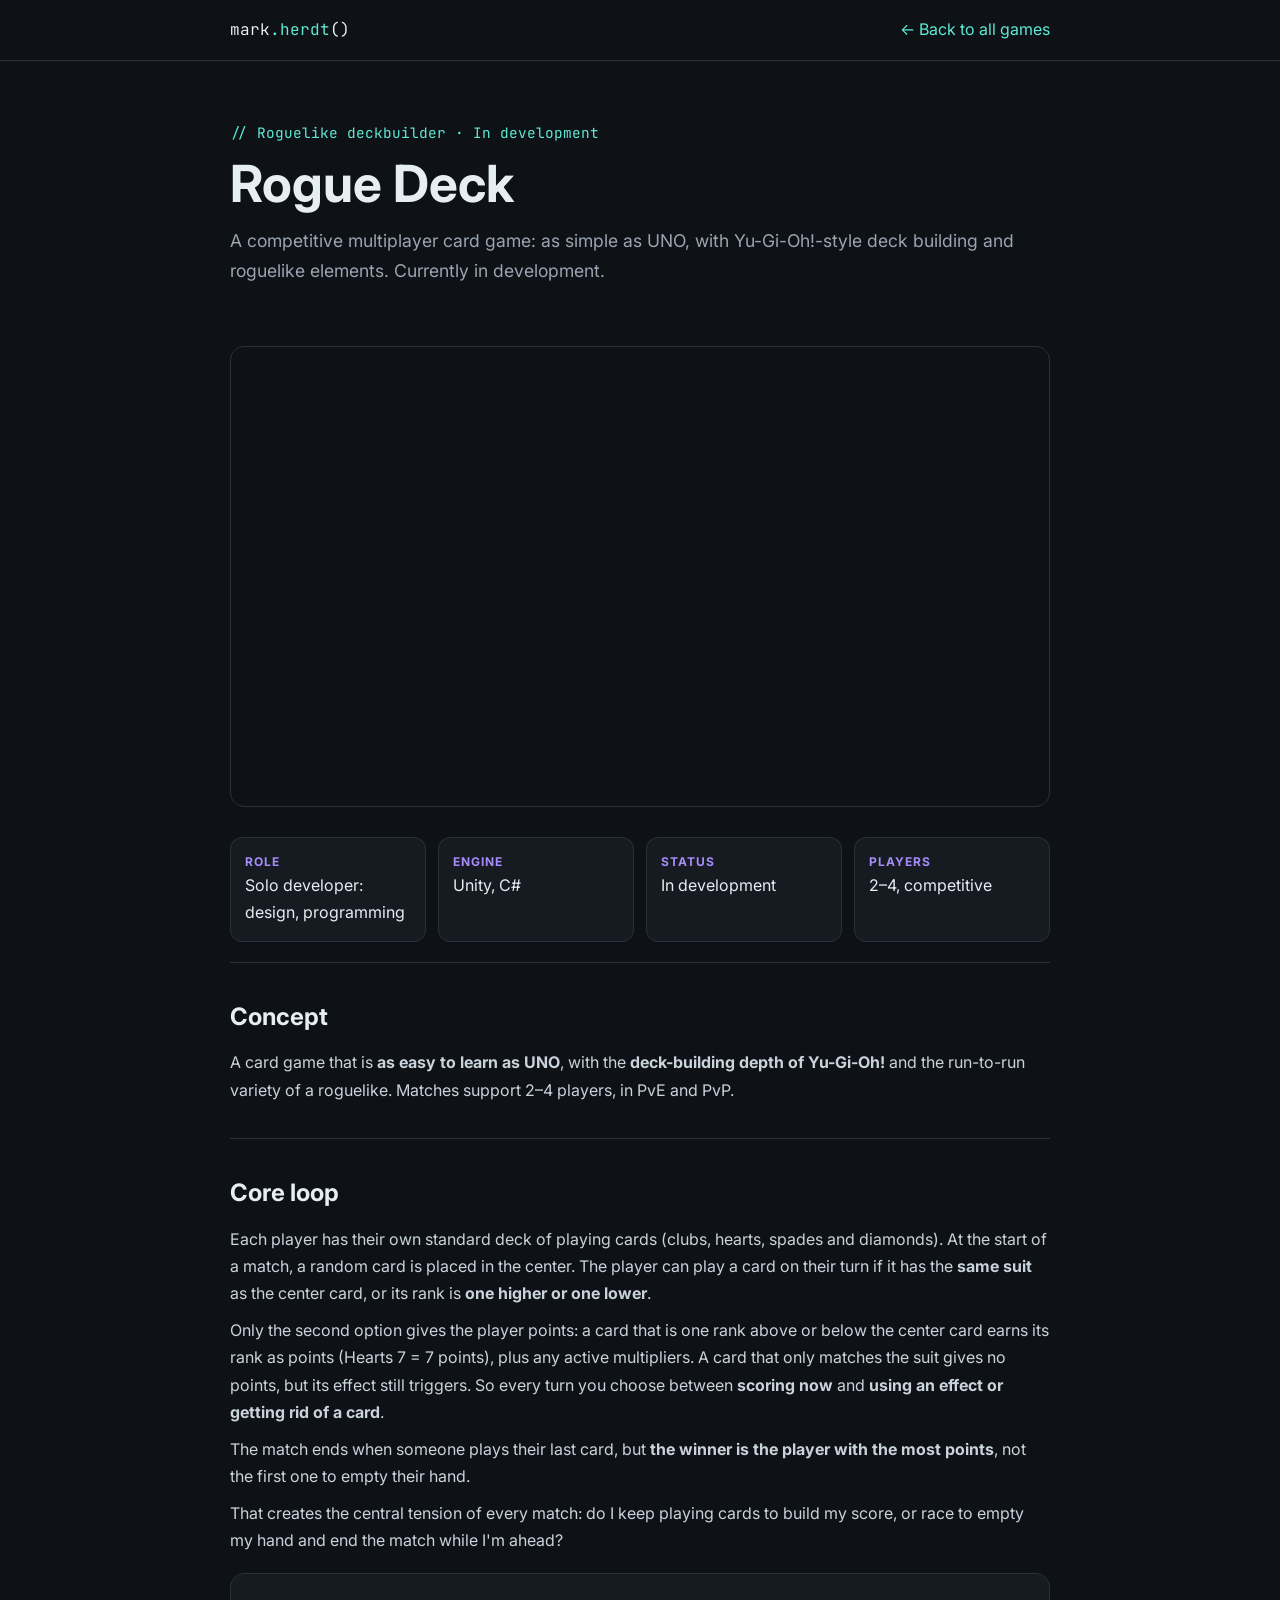
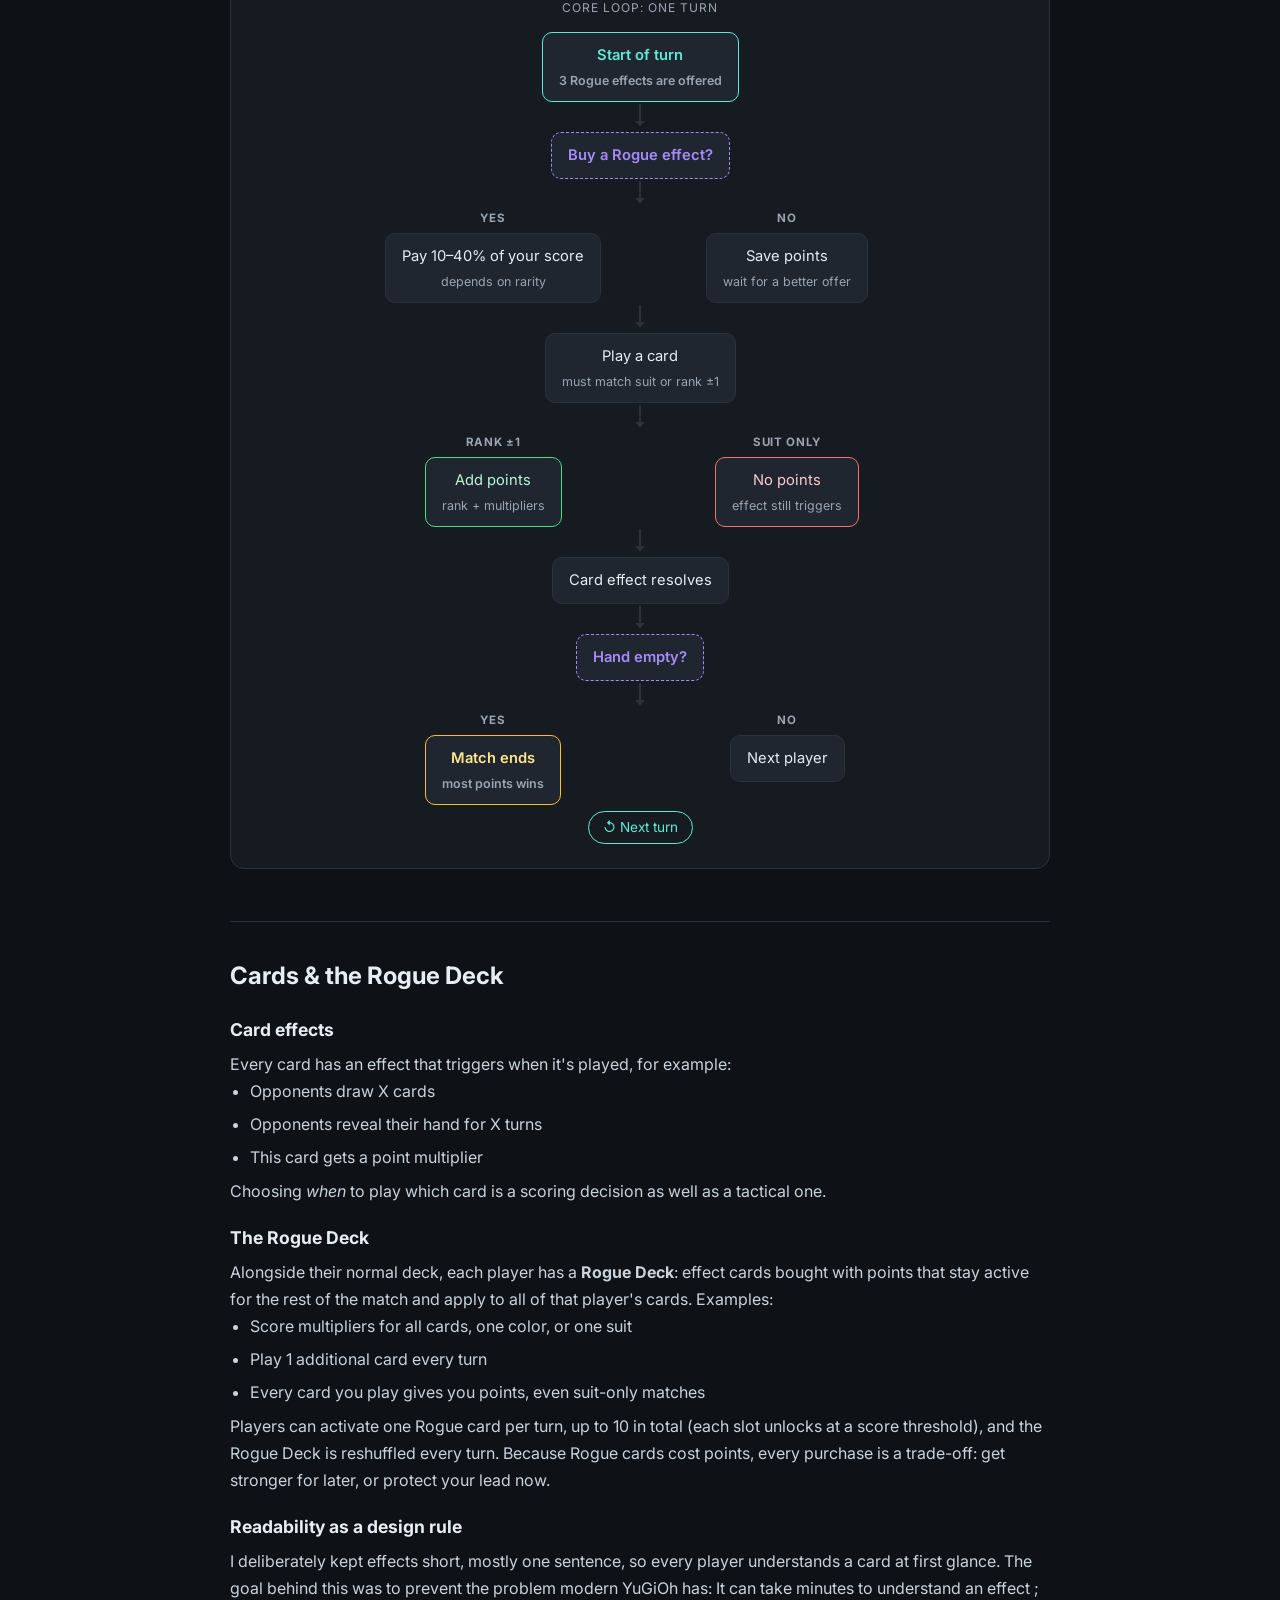
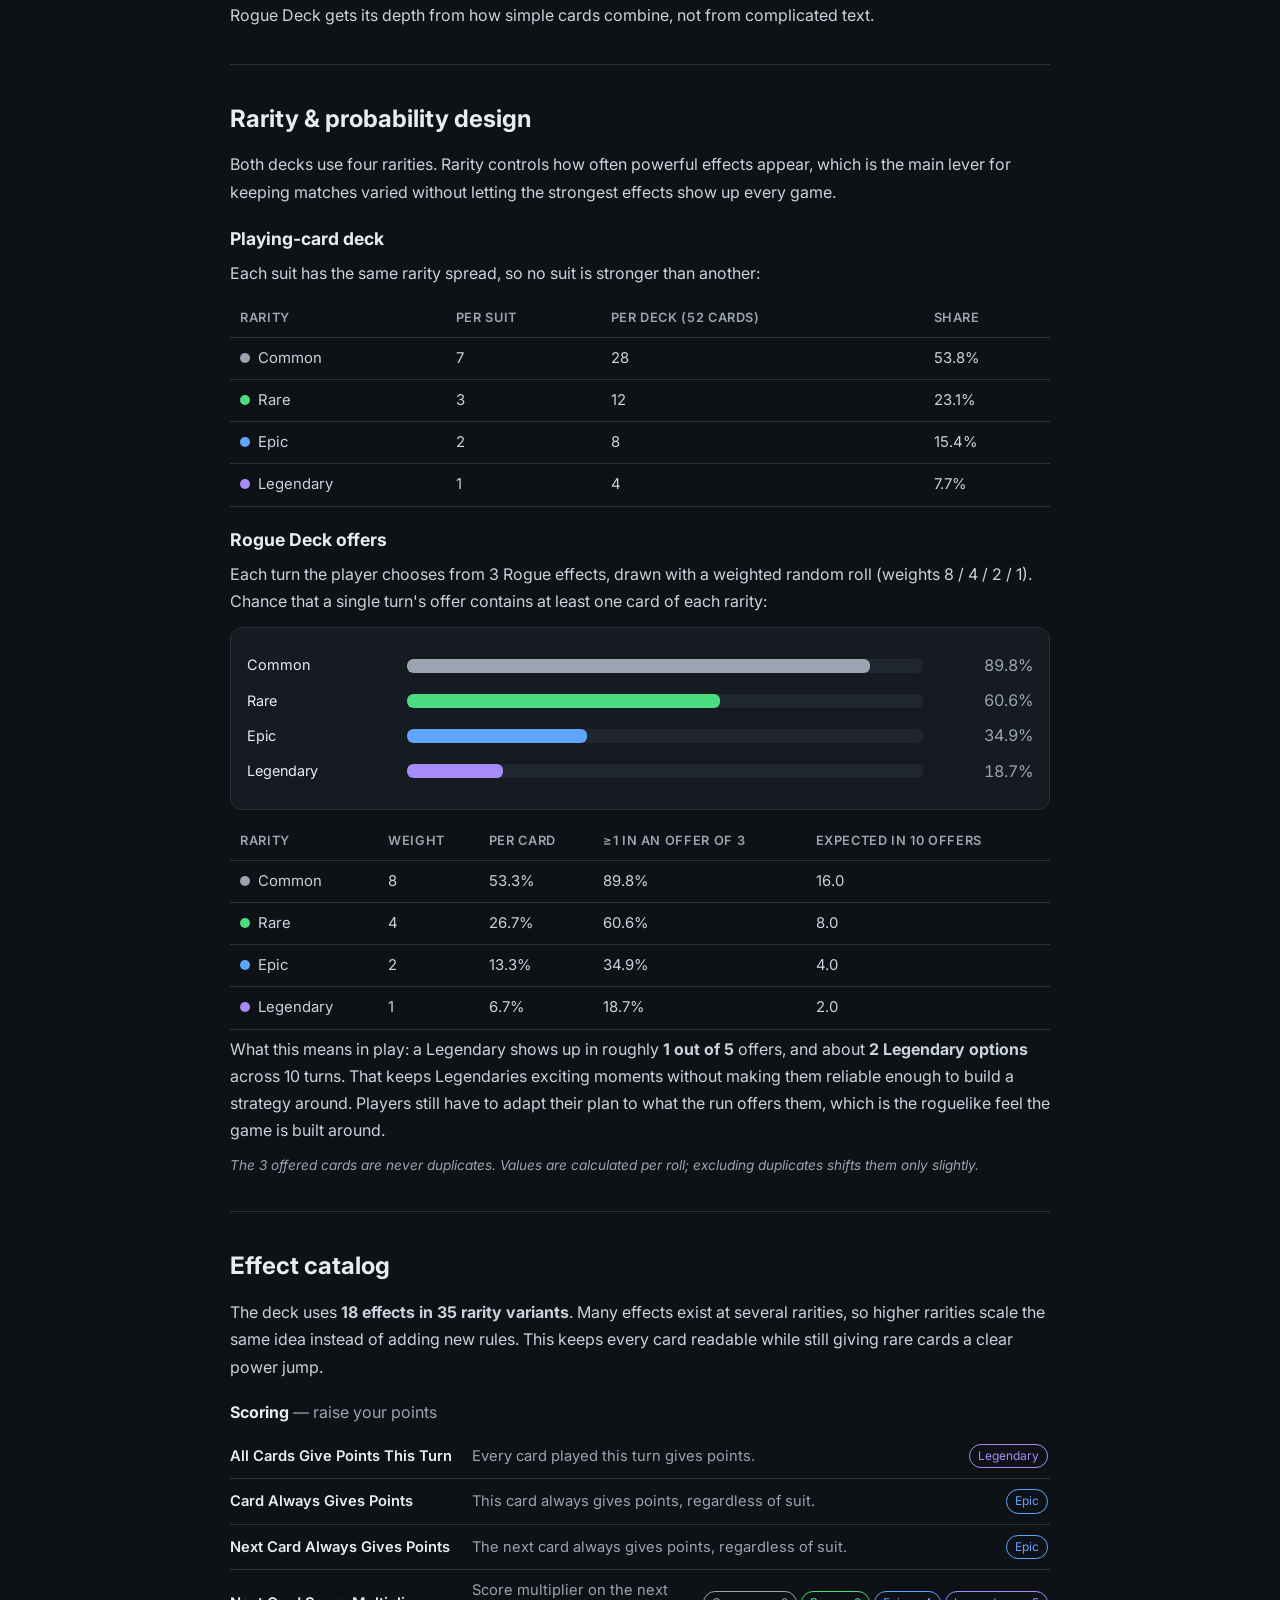
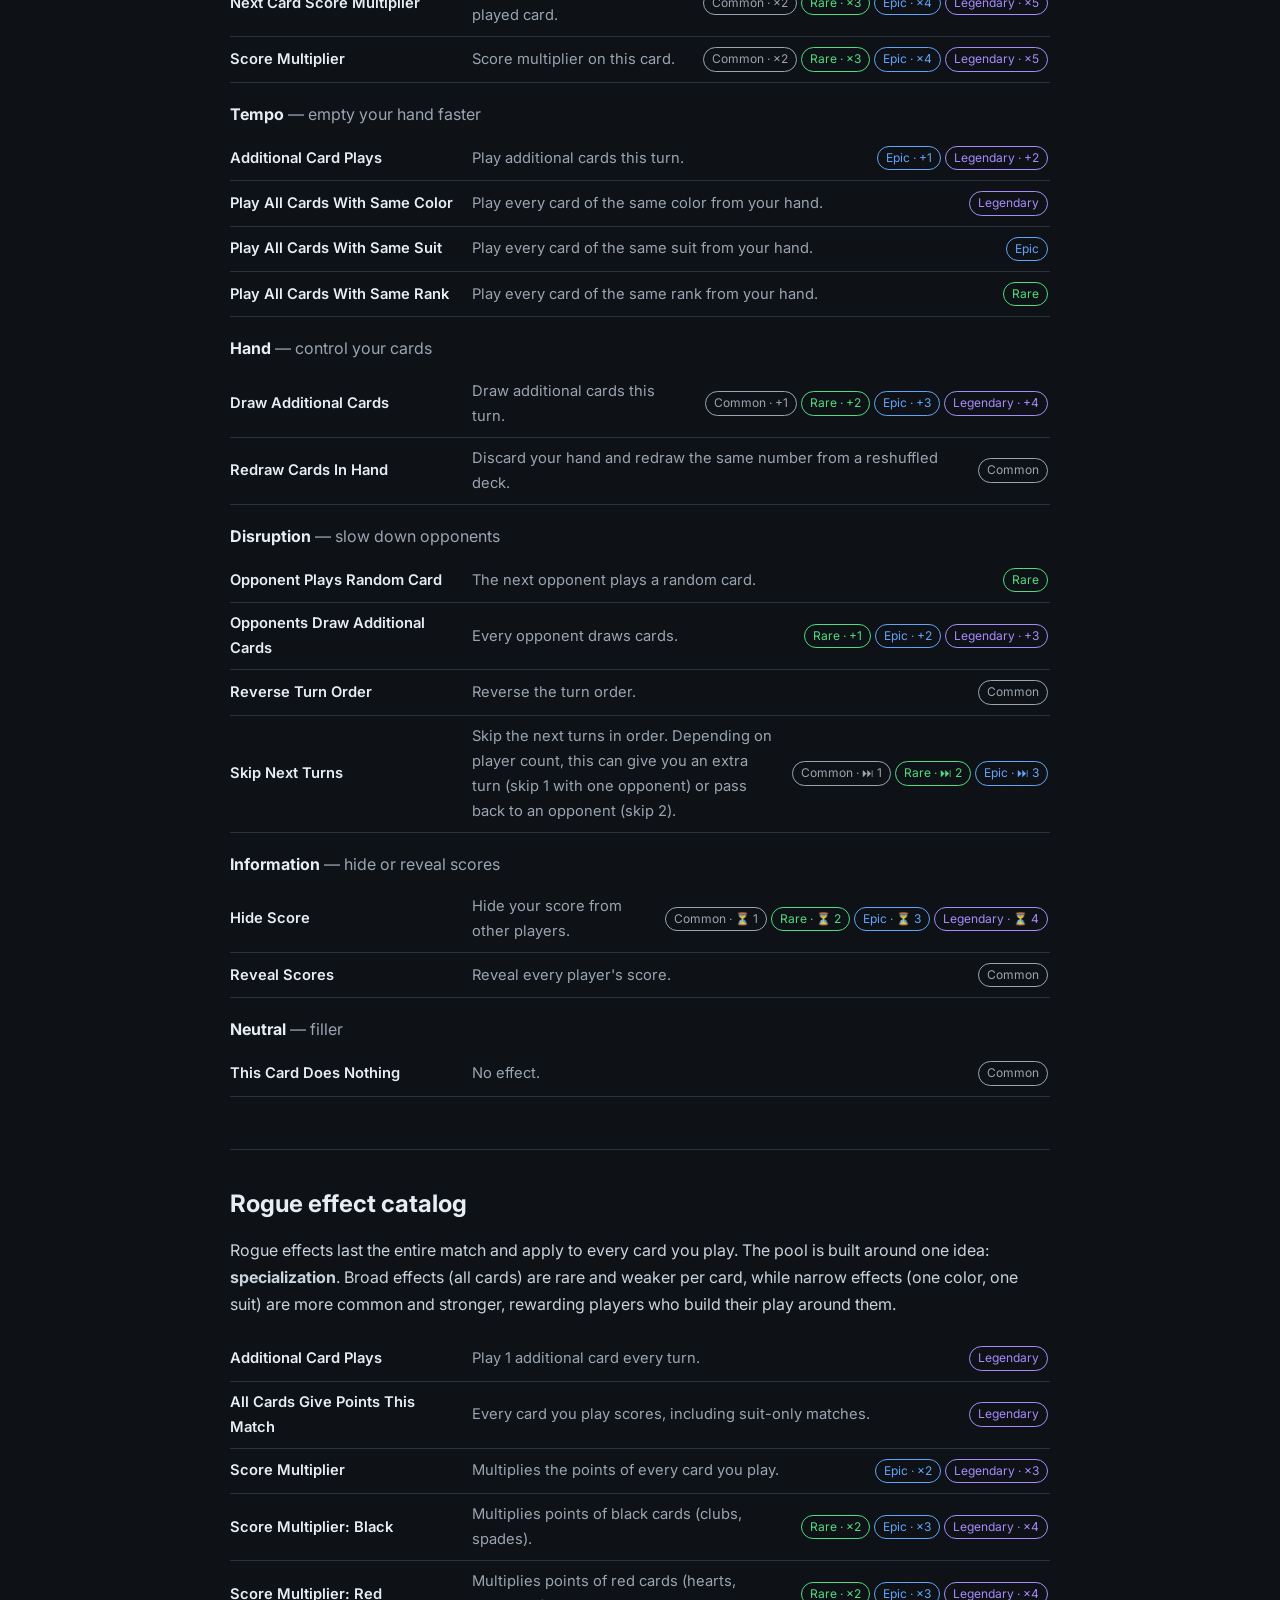
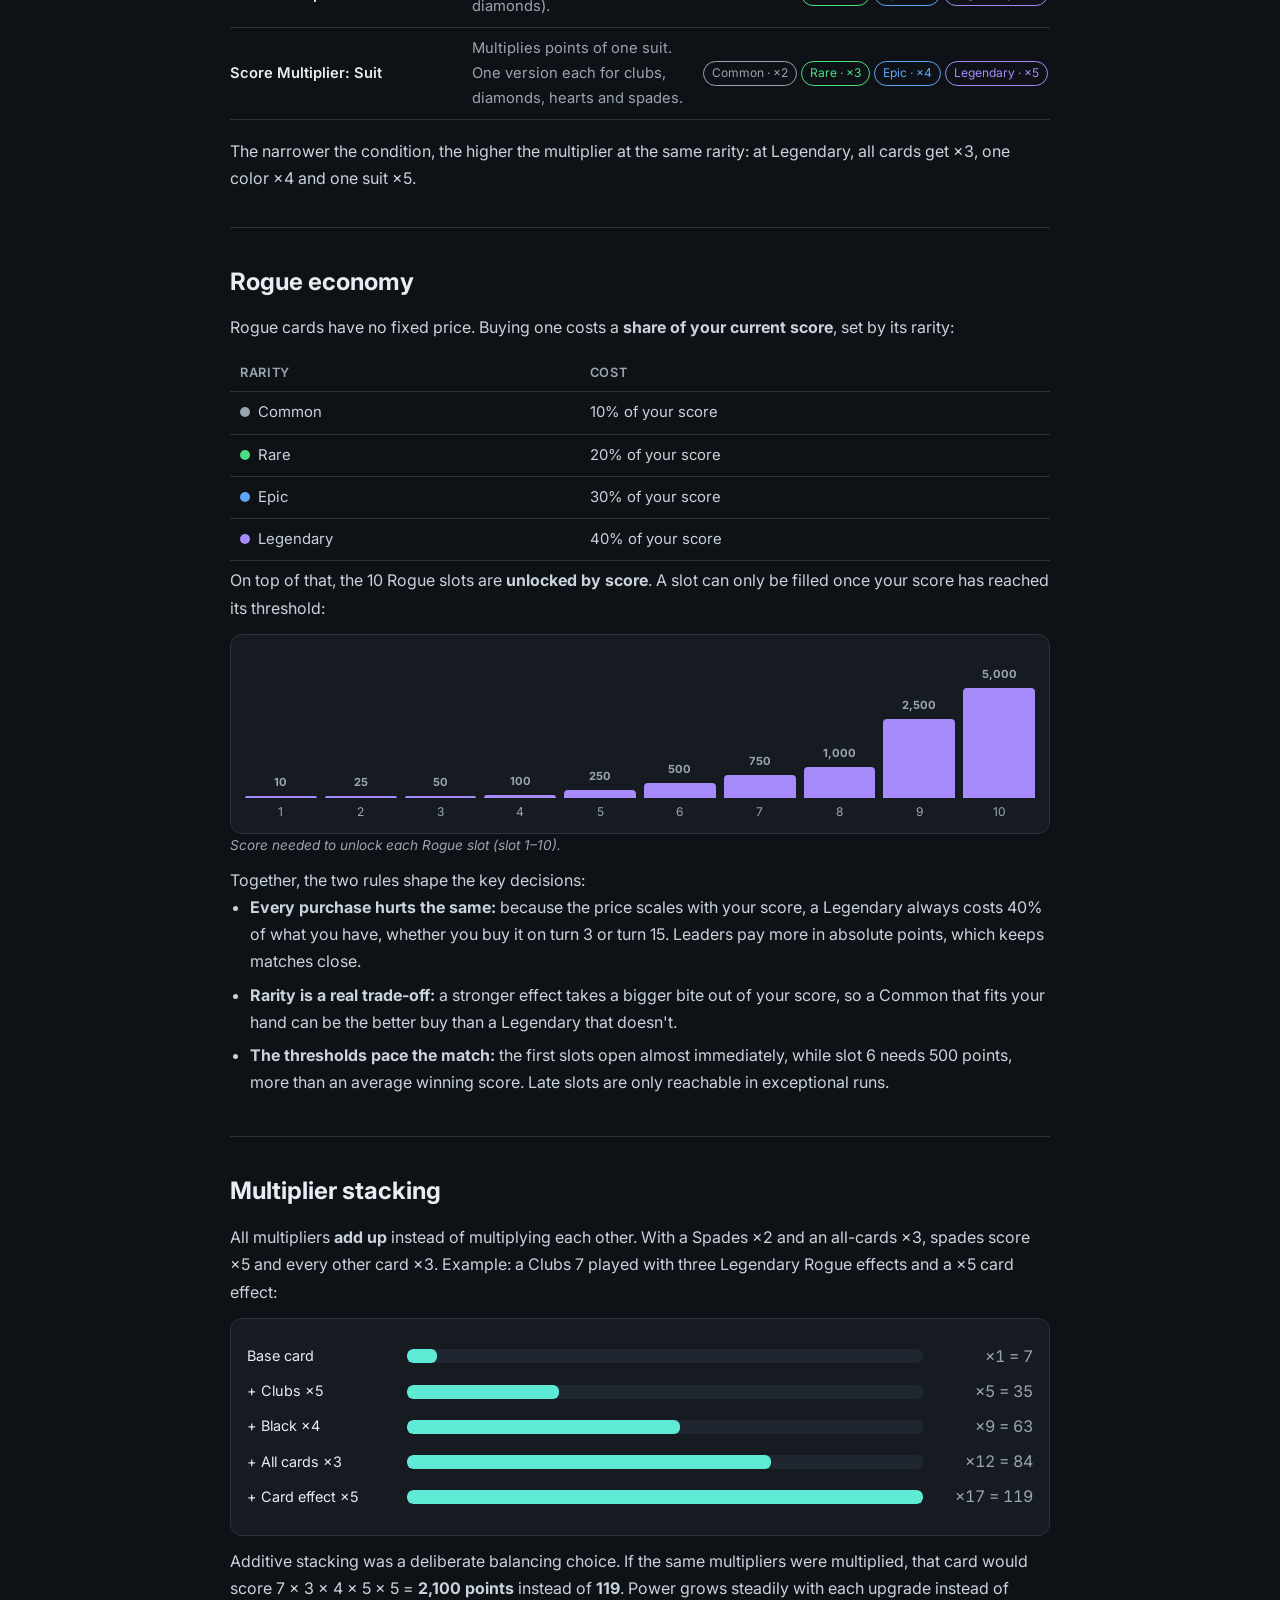
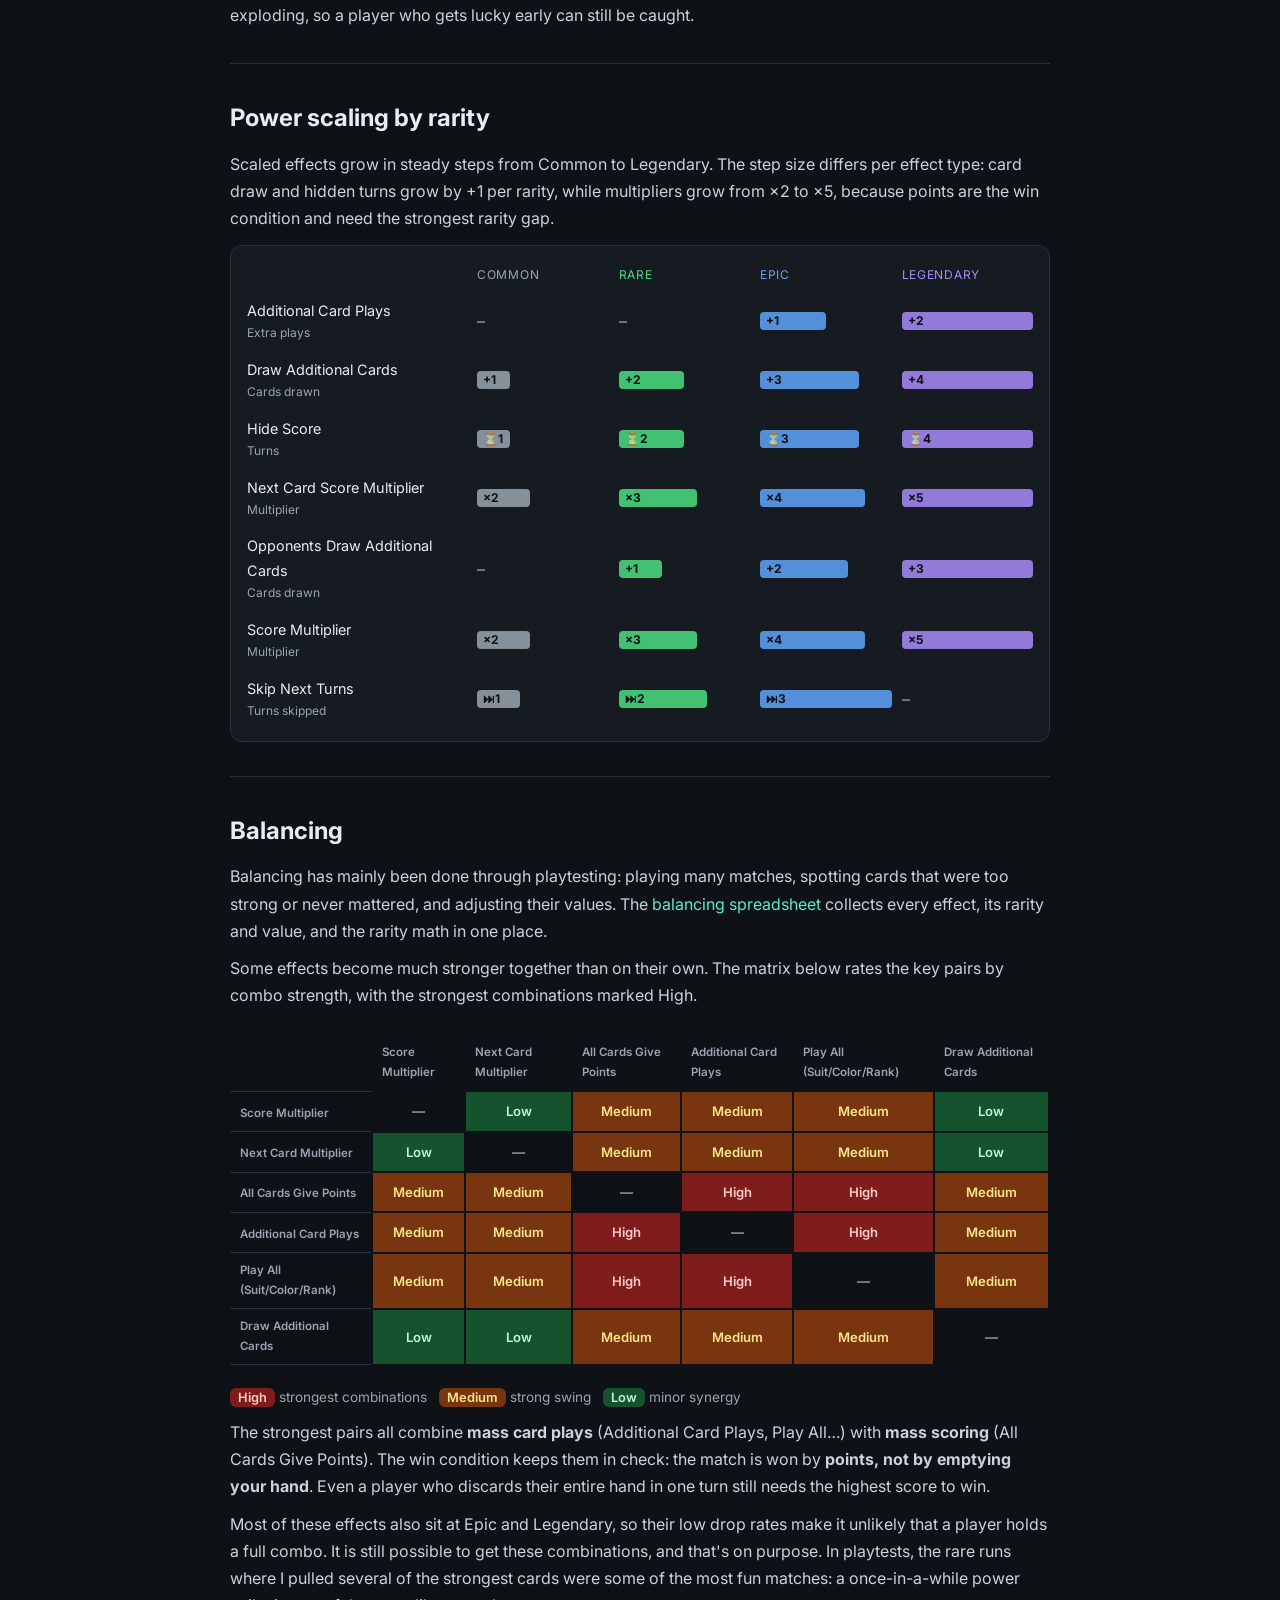
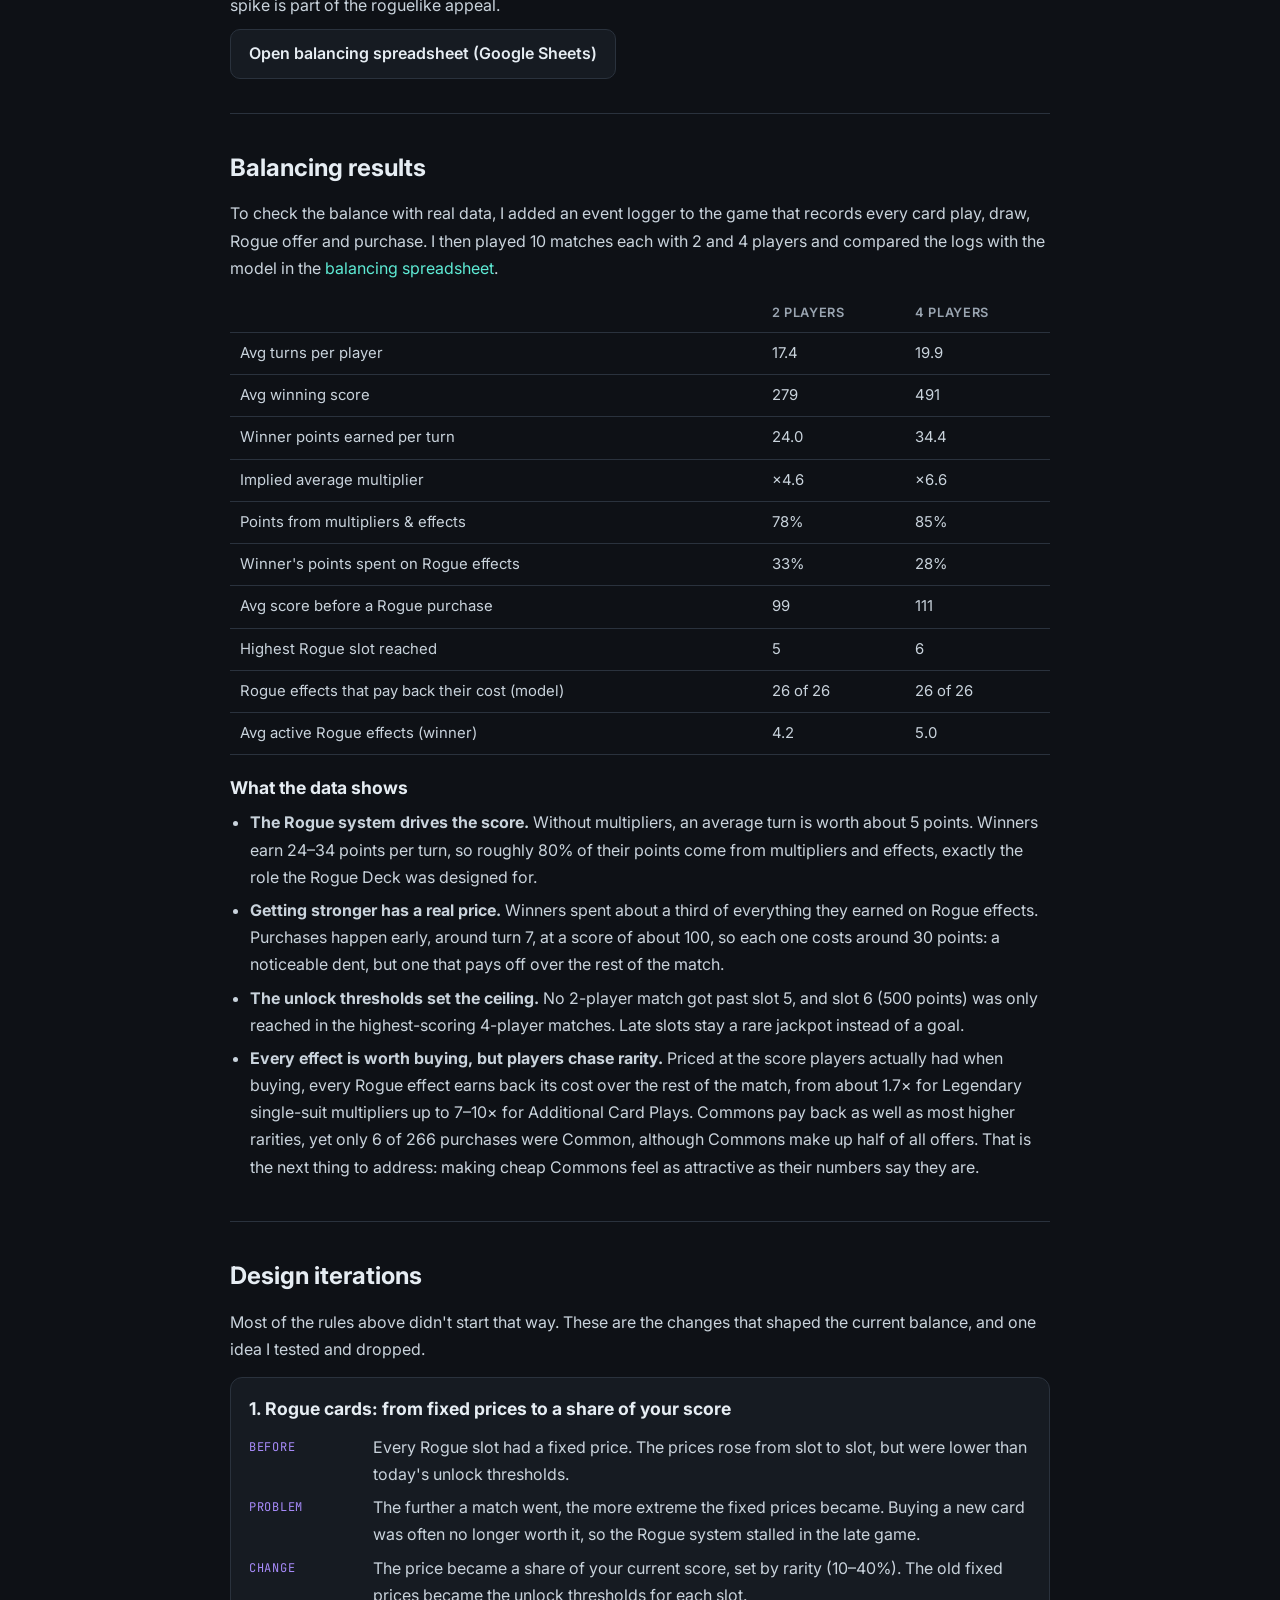
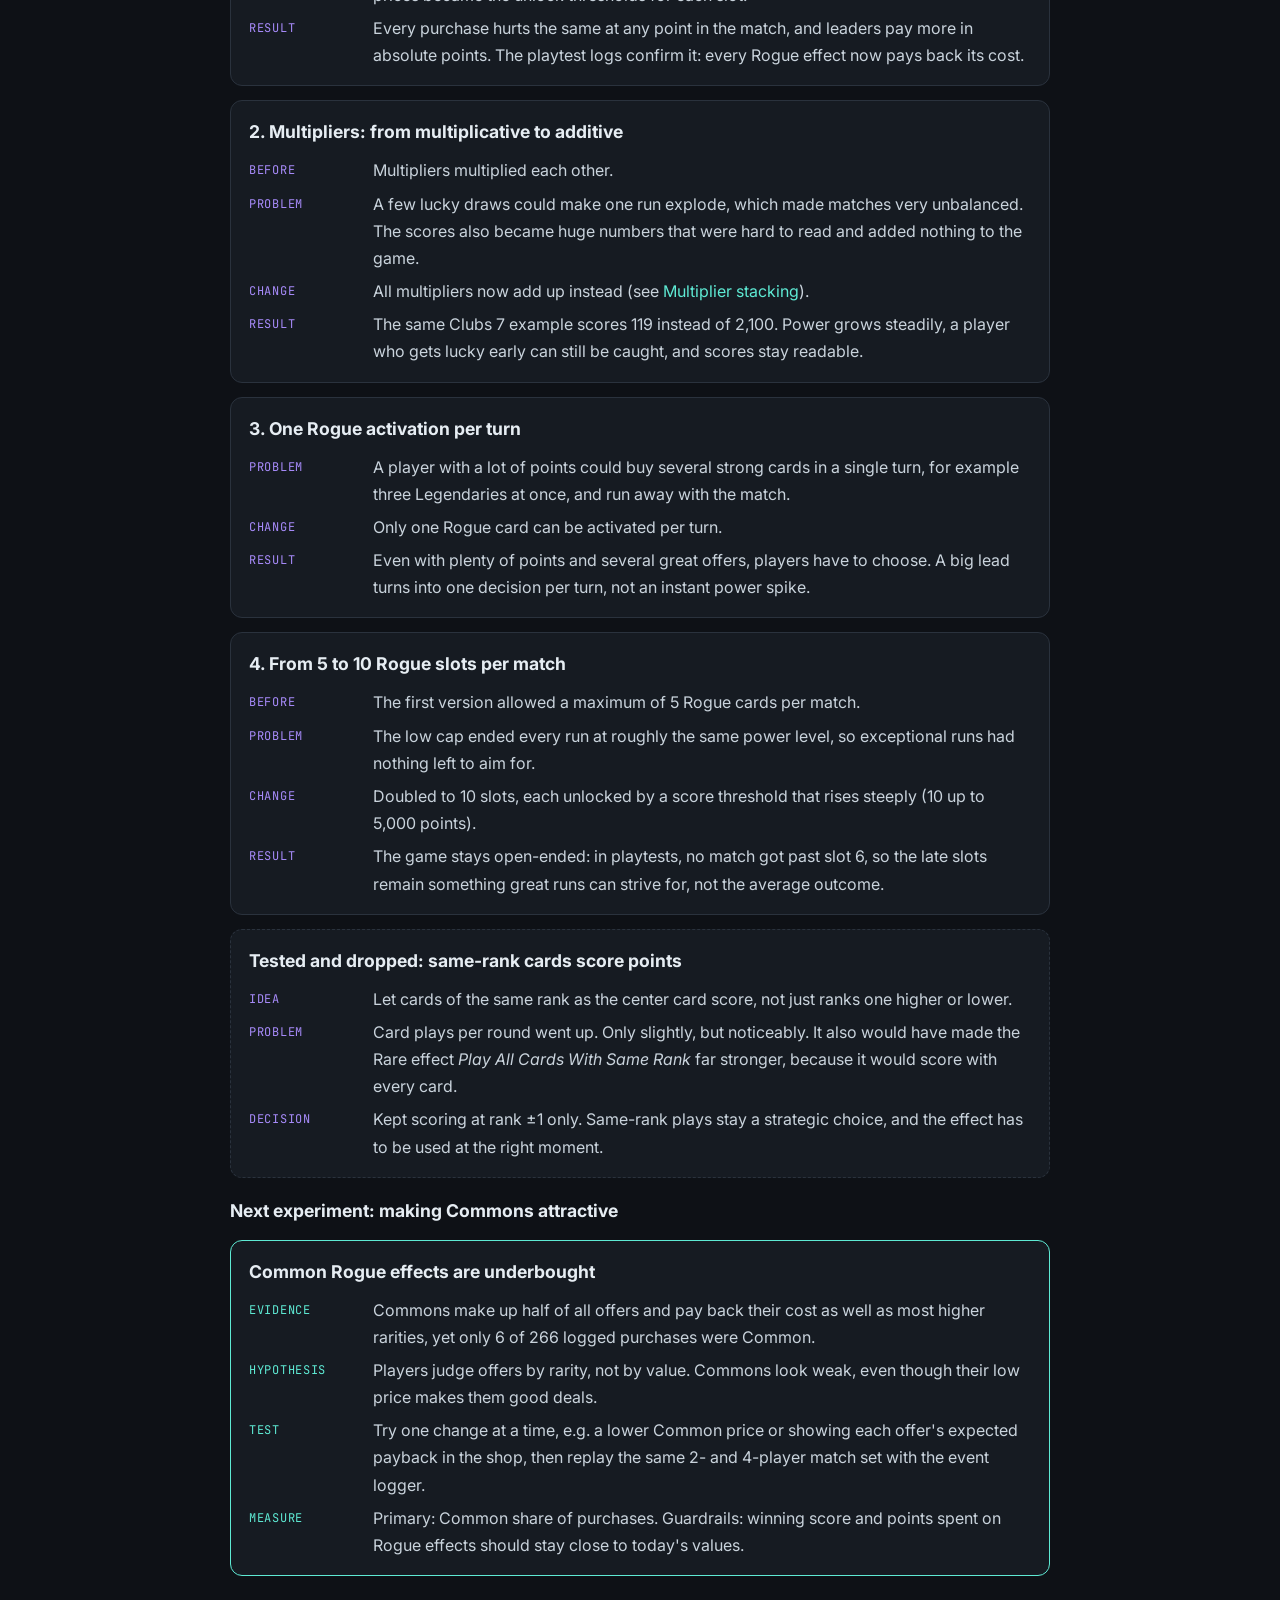
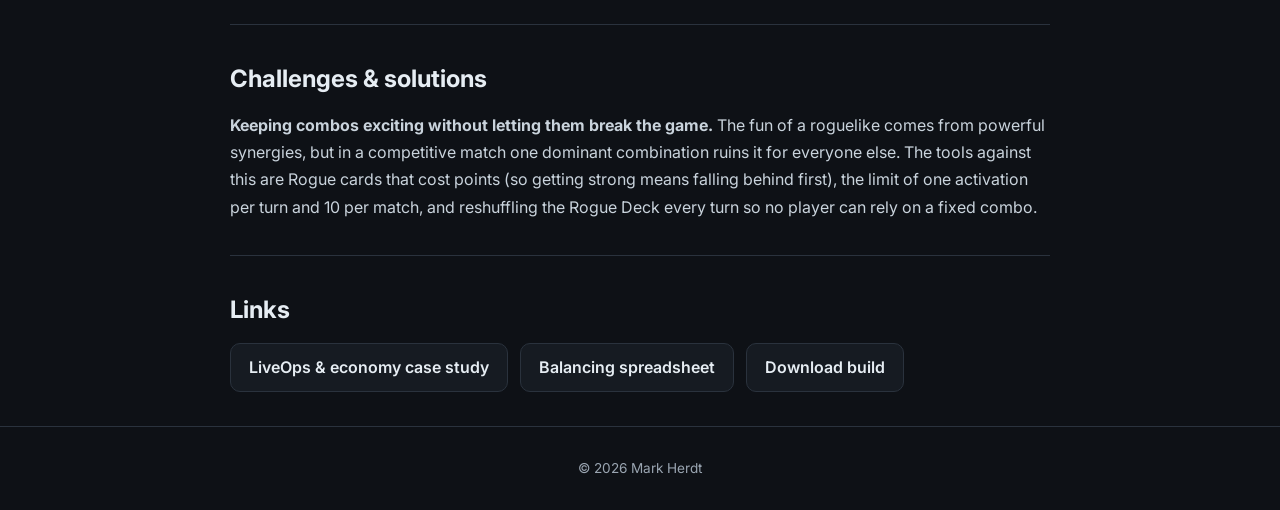
==== commit 22b5db23: "Rogue Deck page: add balancing spreadsheet to links Co-Authored-By: Claude Opus 5.5 <noreply@anthrop" ====
--- a/games/rogue-deck/index.html
+++ b/games/rogue-deck/index.html
@@ -170,10 +170,10 @@
 <div class="iter"><h3>2. Multipliers: from multiplicative to additive</h3><dl><dt>Before</dt><dd>Multipliers multiplied each other.</dd><dt>Problem</dt><dd>A few lucky draws could make one run explode, which made matches very unbalanced. The scores also became huge numbers that were hard to read and added nothing to the game.</dd><dt>Change</dt><dd>All multipliers now add up instead (see <a href="#stacking">Multiplier stacking</a>).</dd><dt>Result</dt><dd>The same Clubs 7 example scores 119 instead of 2,100. Power grows steadily, a player who gets lucky early can still be caught, and scores stay readable.</dd></dl></div>
 <div class="iter"><h3>3. One Rogue activation per turn</h3><dl><dt>Problem</dt><dd>A player with a lot of points could buy several strong cards in a single turn, for example three Legendaries at once, and run away with the match.</dd><dt>Change</dt><dd>Only one Rogue card can be activated per turn.</dd><dt>Result</dt><dd>Even with plenty of points and several great offers, players have to choose. A big lead turns into one decision per turn, not an instant power spike.</dd></dl></div>
 <div class="iter"><h3>4. From 5 to 10 Rogue slots per match</h3><dl><dt>Before</dt><dd>The first version allowed a maximum of 5 Rogue cards per match.</dd><dt>Problem</dt><dd>The low cap ended every run at roughly the same power level, so exceptional runs had nothing left to aim for.</dd><dt>Change</dt><dd>Doubled to 10 slots, each unlocked by a score threshold that rises steeply (10 up to 5,000 points).</dd><dt>Result</dt><dd>The game stays open-ended: in playtests, no match got past slot 6, so the late slots remain something great runs can strive for, not the average outcome.</dd></dl></div>
-<div class="iter rej"><h3>Tested and dropped: same-rank cards score points</h3><dl><dt>Idea</dt><dd>Let cards of the same rank as the center card score, not just ranks one higher or lower.</dd><dt>Problem</dt><dd>Card plays per round went up. Only slightly, but noticeably. It also would have made the Rare effect <i>Play All Cards With Same Rank</i> far stronger, because it would score with every card.</dd><dt>Decision</dt><dd>Kept scoring at rank ±1 only. Same-rank plays stay a strategic choice, and the effect has to be used at the right moment.</dd></dl></div>
-<h3>Next experiment: making Commons attractive</h3>
+<div class="iter rej" id="same-rank"><h3>Tested and dropped: same-rank cards score points</h3><dl><dt>Idea</dt><dd>Let cards of the same rank as the center card score, not just ranks one higher or lower.</dd><dt>Problem</dt><dd>Card plays per round went up. Only slightly, but noticeably. It also would have made the Rare effect <i>Play All Cards With Same Rank</i> far stronger, because it would score with every card.</dd><dt>Decision</dt><dd>Kept scoring at rank ±1 only. Same-rank plays stay a strategic choice, and the effect has to be used at the right moment.</dd></dl></div>
+<h3 id="next-experiment">Next experiment: making Commons attractive</h3>
 <div class="iter next"><h3>Common Rogue effects are underbought</h3><dl><dt>Evidence</dt><dd>Commons make up half of all offers and pay back their cost as well as most higher rarities, yet only 6 of 266 logged purchases were Common.</dd><dt>Hypothesis</dt><dd>Players judge offers by rarity, not by value. Commons look weak, even though their low price makes them good deals.</dd><dt>Test</dt><dd>Try one change at a time, e.g. a lower Common price or showing each offer's expected payback in the shop, then replay the same 2- and 4-player match set with the event logger.</dd><dt>Measure</dt><dd>Primary: Common share of purchases. Guardrails: winning score and points spent on Rogue effects should stay close to today's values.</dd></dl></div>
 </section>
 <section><h2>Challenges &amp; solutions</h2><p><b>Keeping combos exciting without letting them break the game.</b> The fun of a roguelike comes from powerful synergies, but in a competitive match one dominant combination ruins it for everyone else. The tools against this are Rogue cards that cost points (so getting strong means falling behind first), the limit of one activation per turn and 10 per match, and reshuffling the Rogue Deck every turn so no player can rely on a fixed combo.</p></section>
-<section><h2>Links</h2><div class="links"><a class="btn" href="liveops.html">LiveOps &amp; economy case study</a><a class="btn" href="https://momsesimspcl.itch.io/rogue-deck/download/fBLCvmYwULnReEncoBvvq3vEXXSxOpyujAYdBOfm" target="_blank" rel="noopener">Download build</a></div></section>
+<section><h2>Links</h2><div class="links"><a class="btn" href="liveops.html">LiveOps &amp; economy case study</a><a class="btn" href="https://docs.google.com/spreadsheets/d/1dw4X00niFlxCuj96TsYGd5FnsYzix9_52m8x8lmlegU/edit?usp=sharing" target="_blank" rel="noopener">Balancing spreadsheet</a><a class="btn" href="https://momsesimspcl.itch.io/rogue-deck/download/fBLCvmYwULnReEncoBvvq3vEXXSxOpyujAYdBOfm" target="_blank" rel="noopener">Download build</a></div></section>
 </main><footer>© 2026 Mark Herdt</footer></body></html>
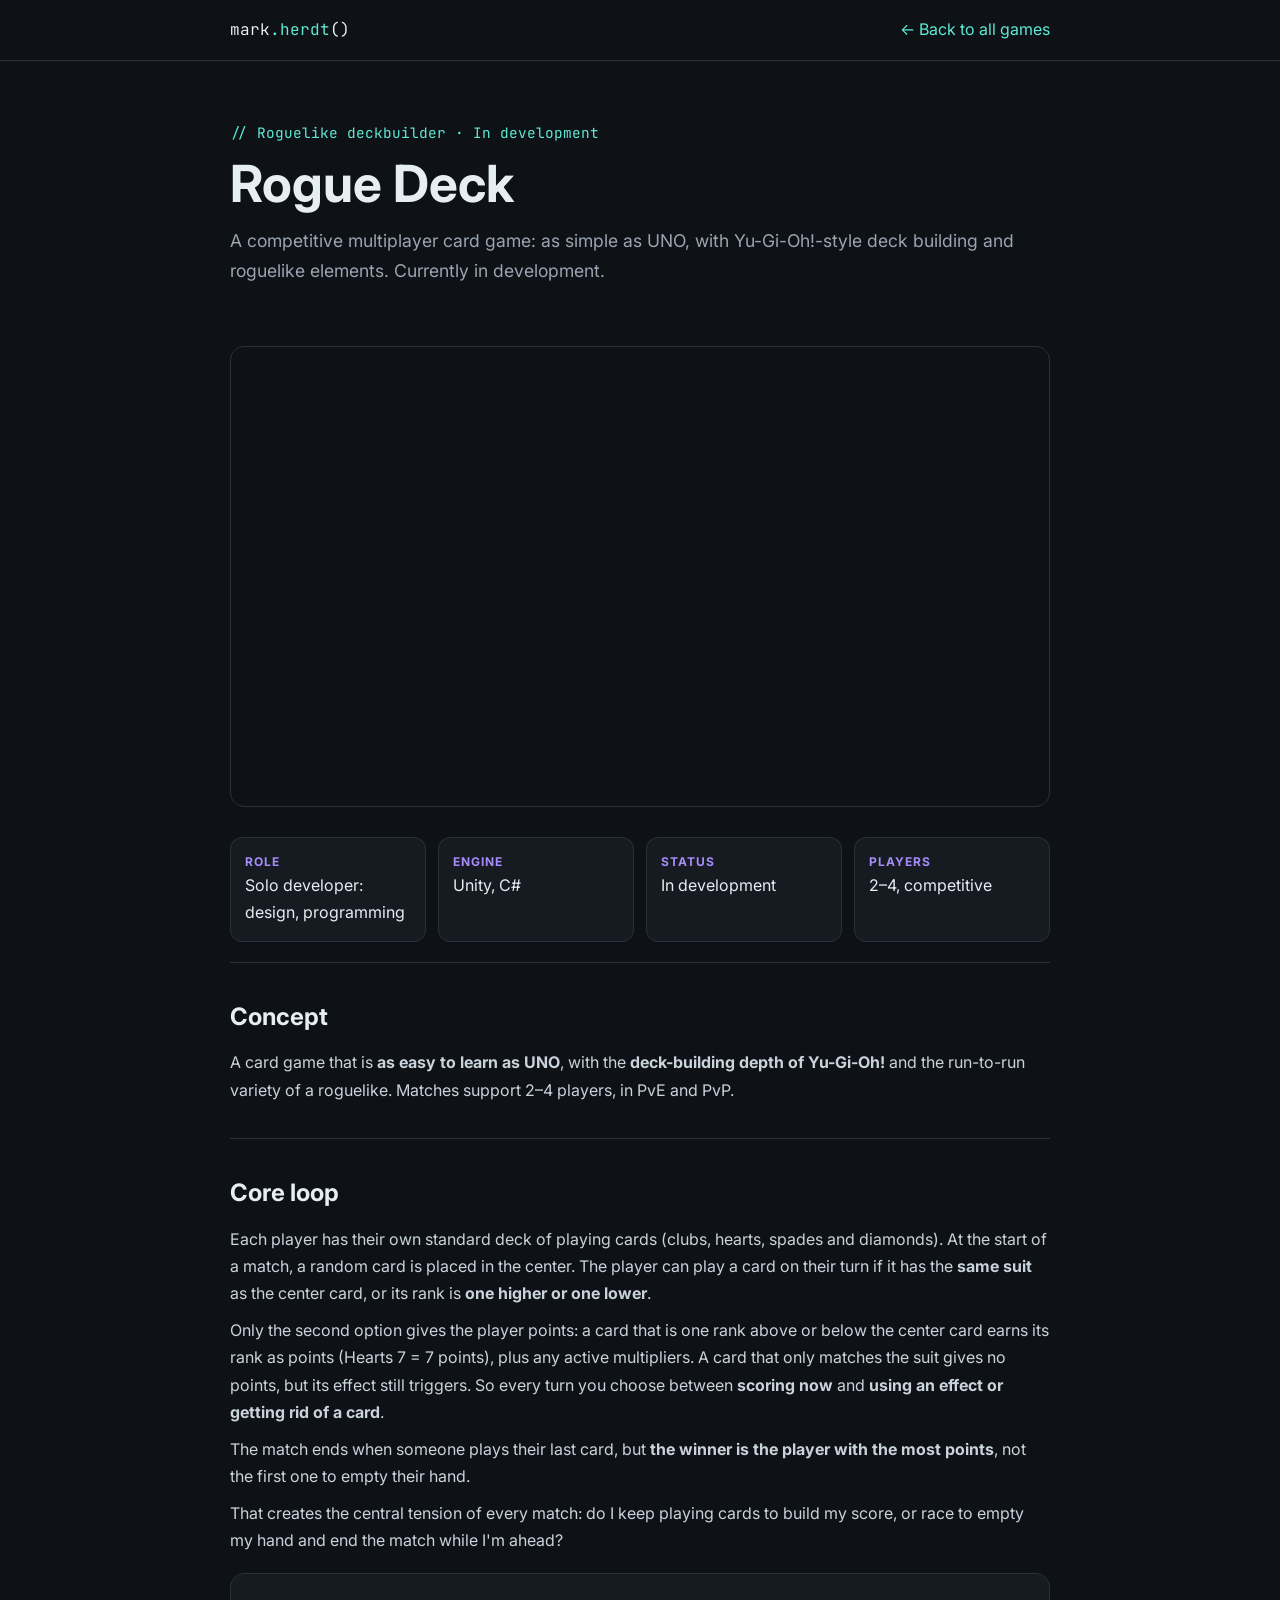
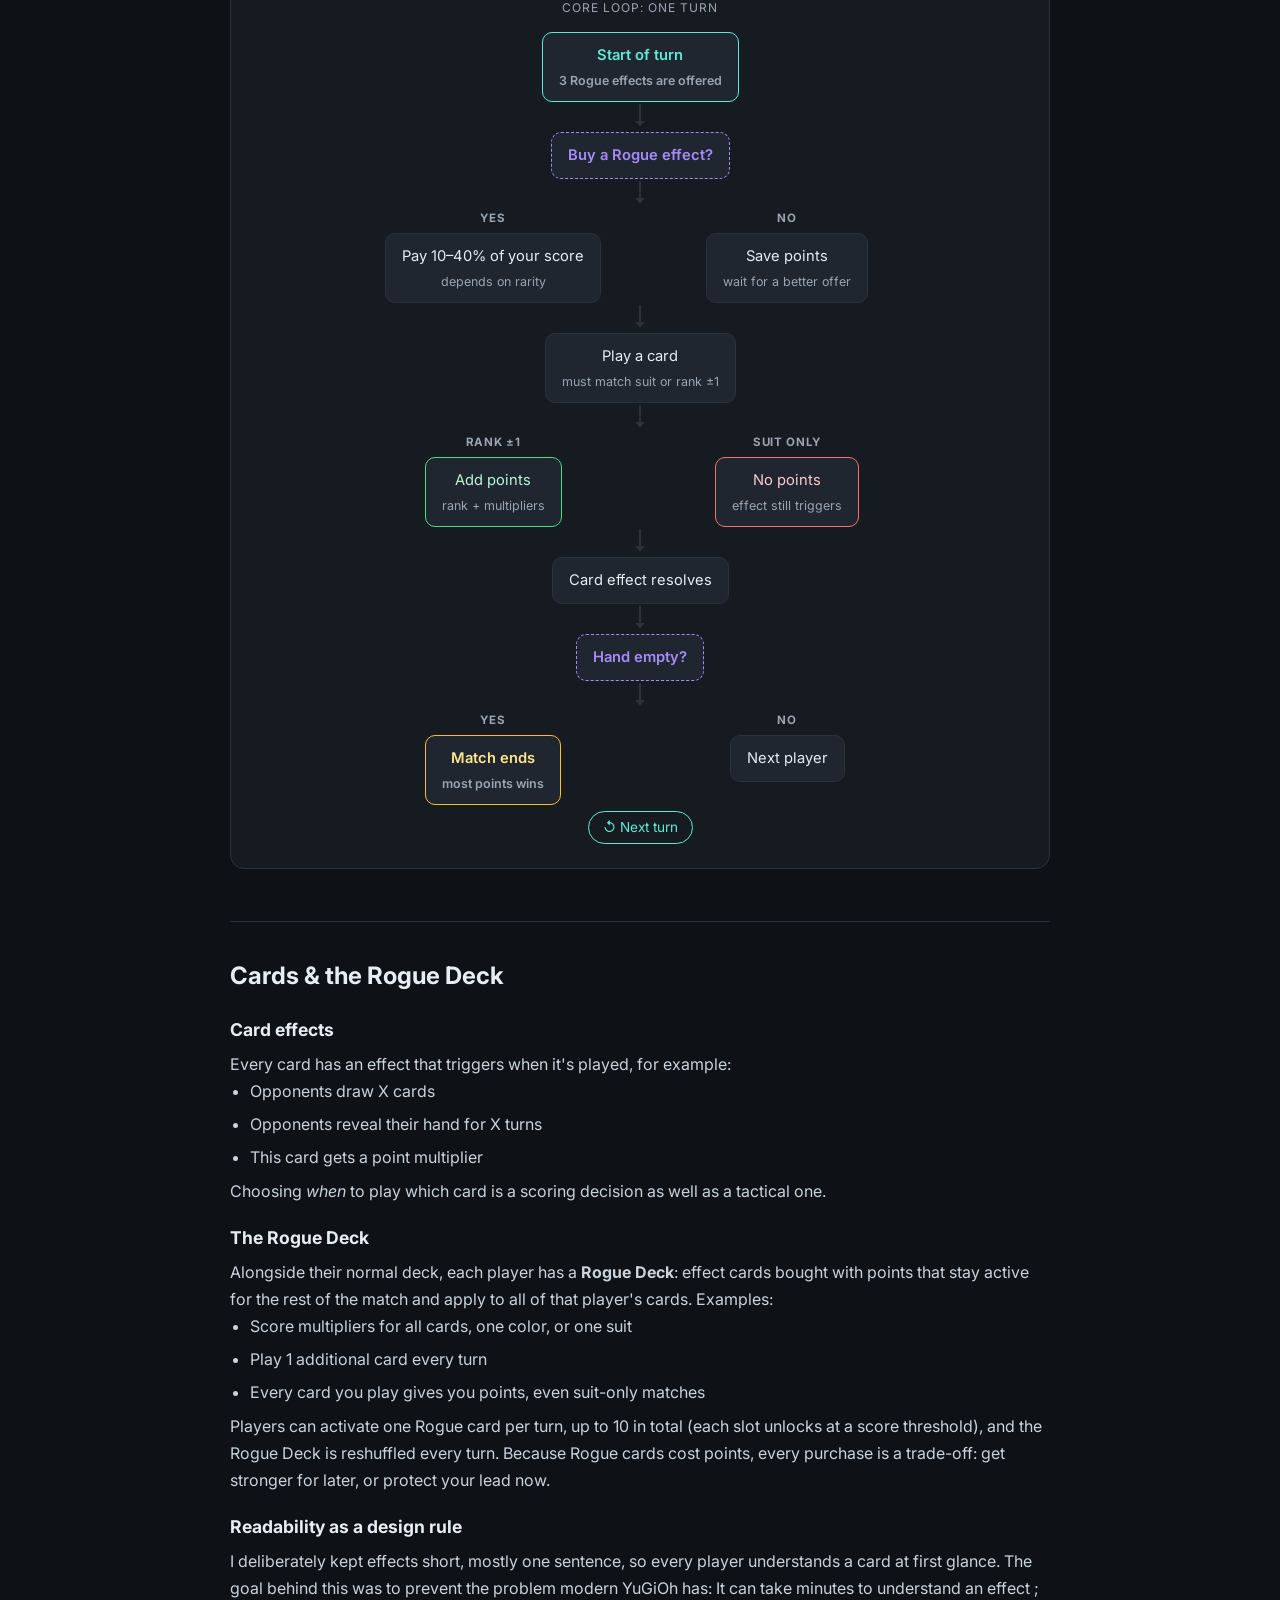
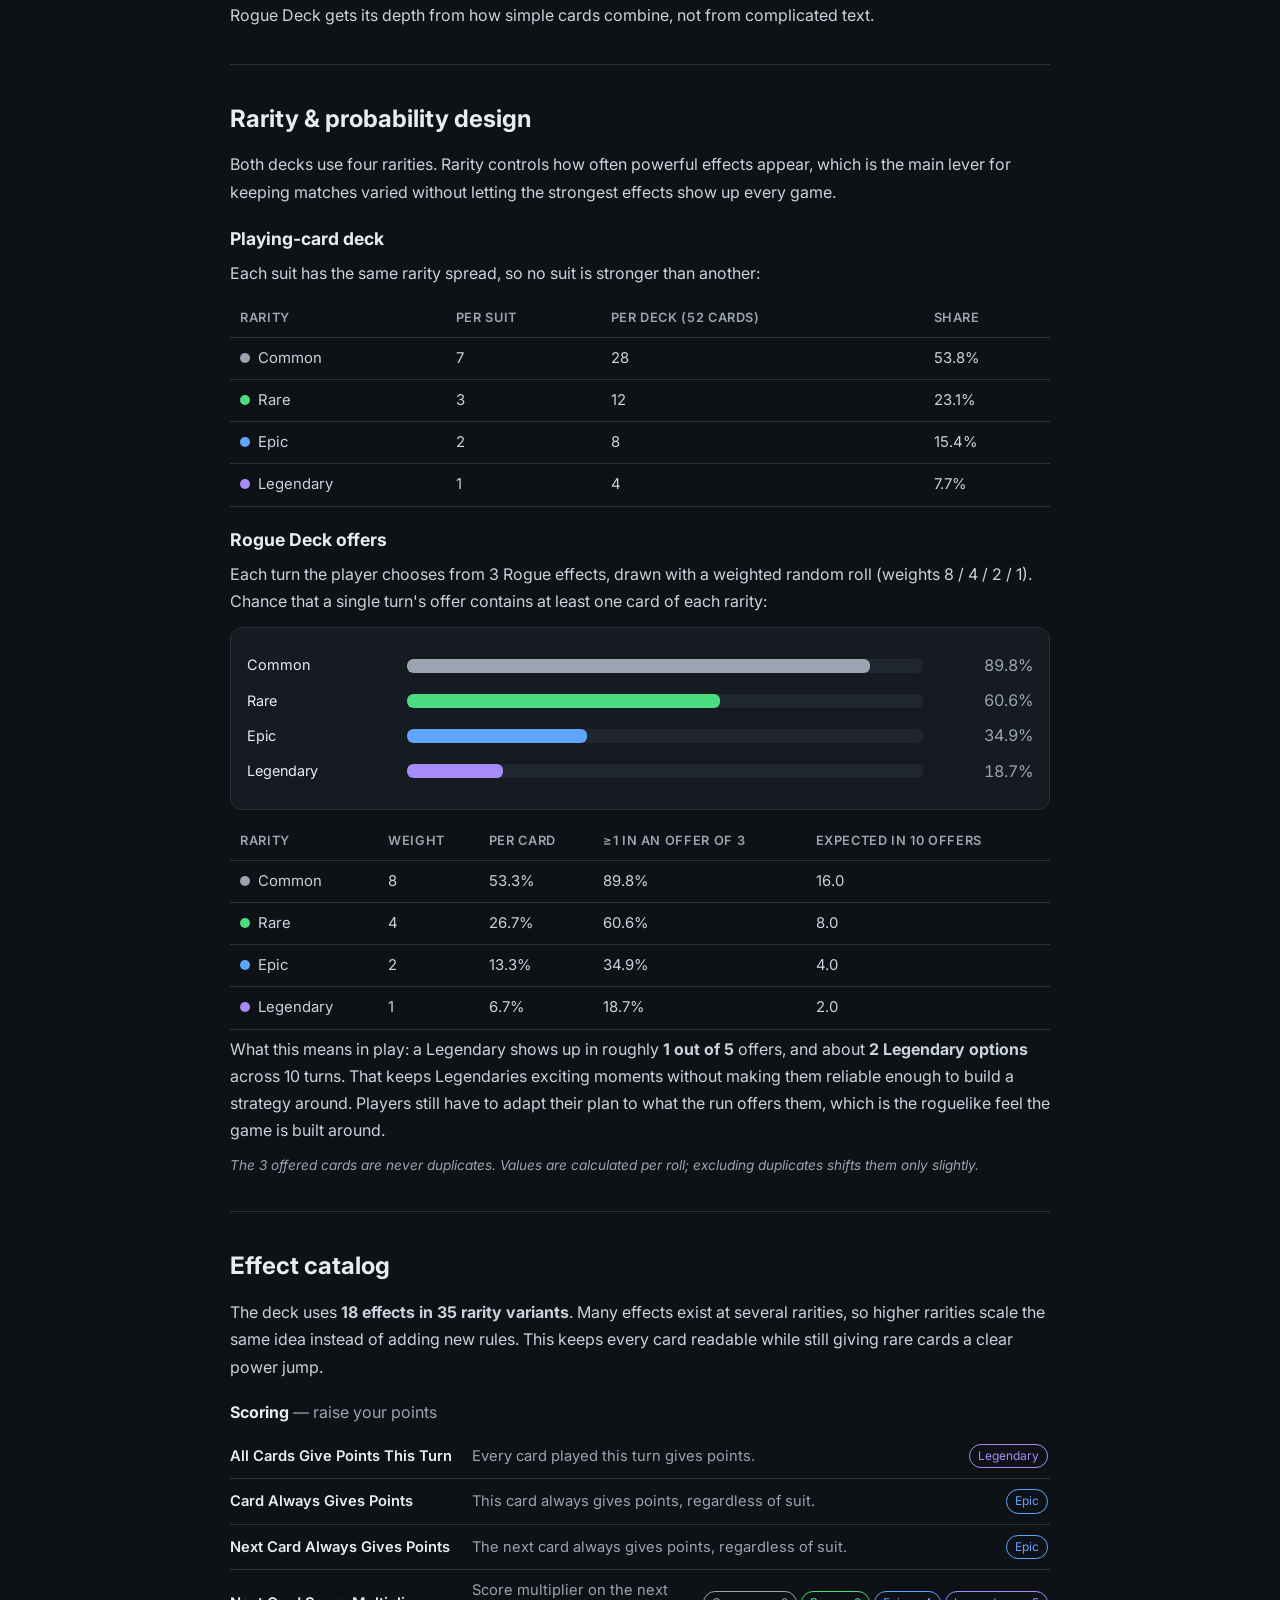
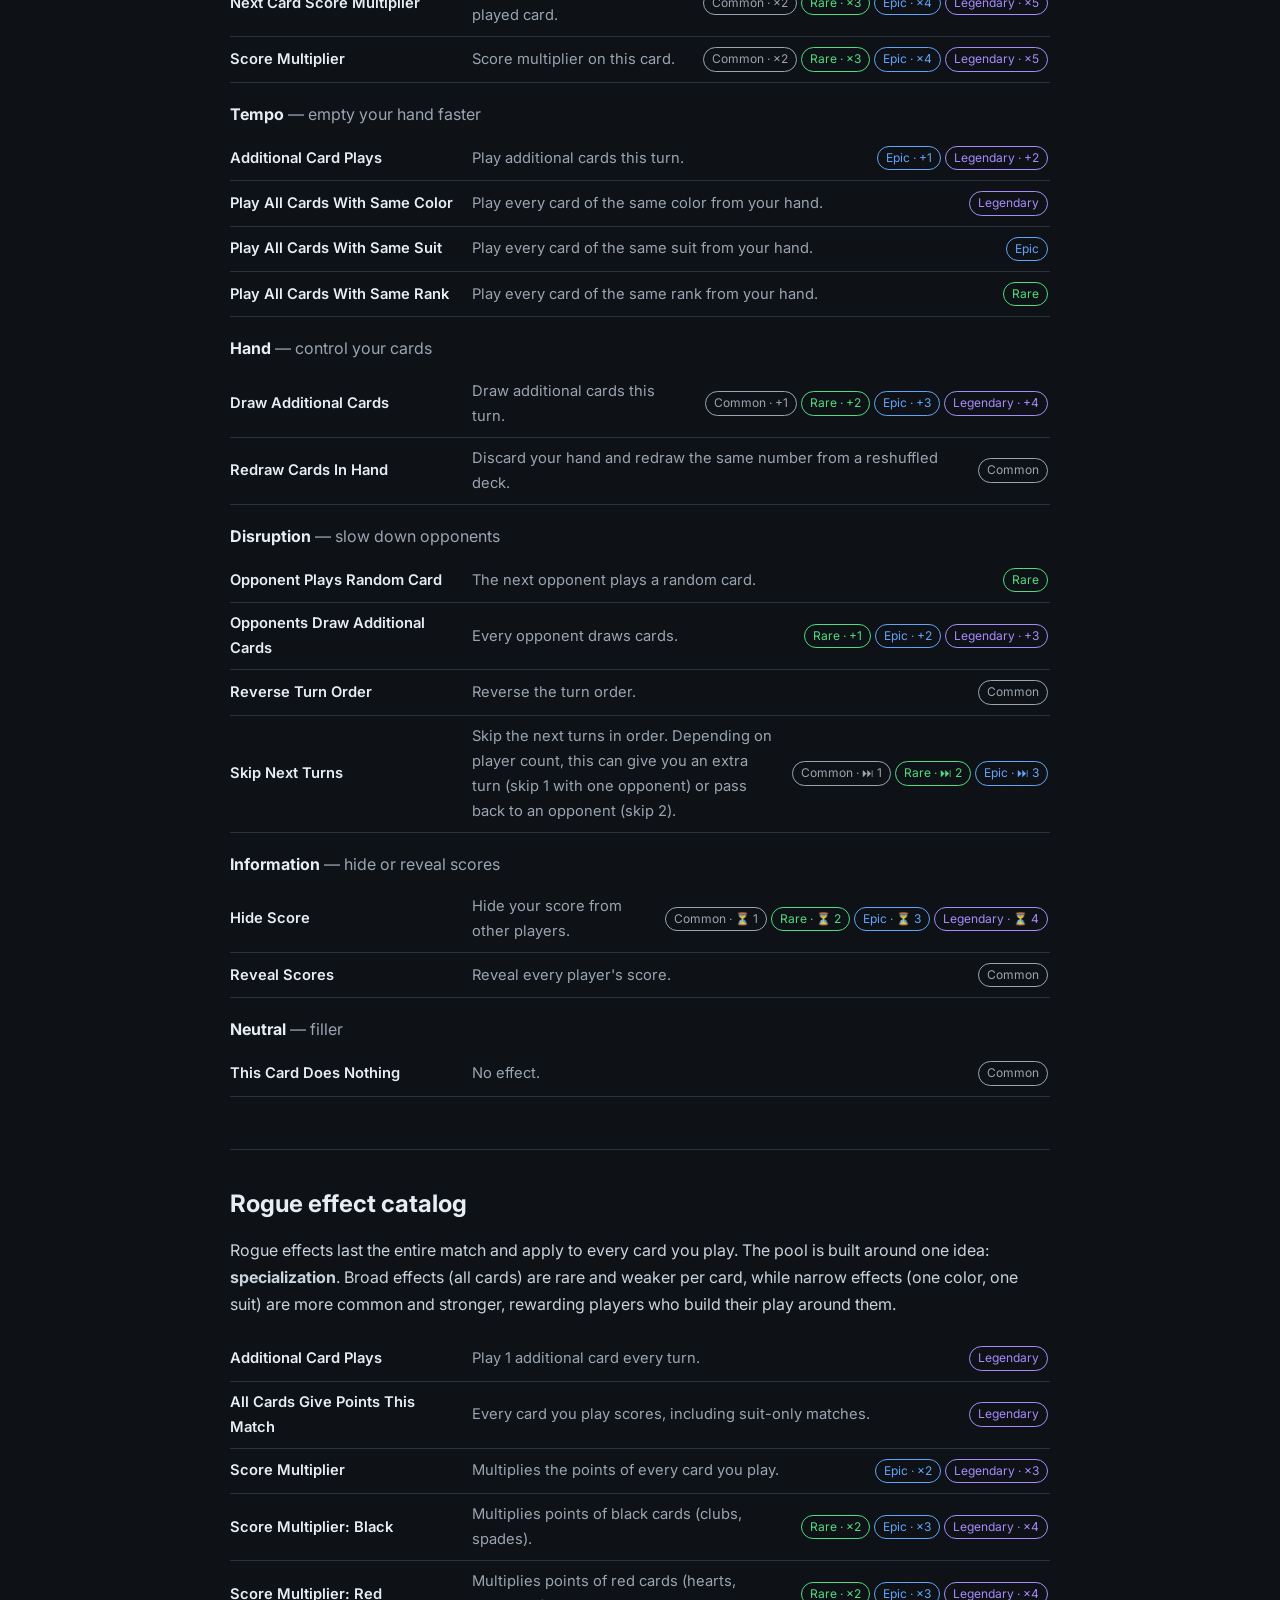
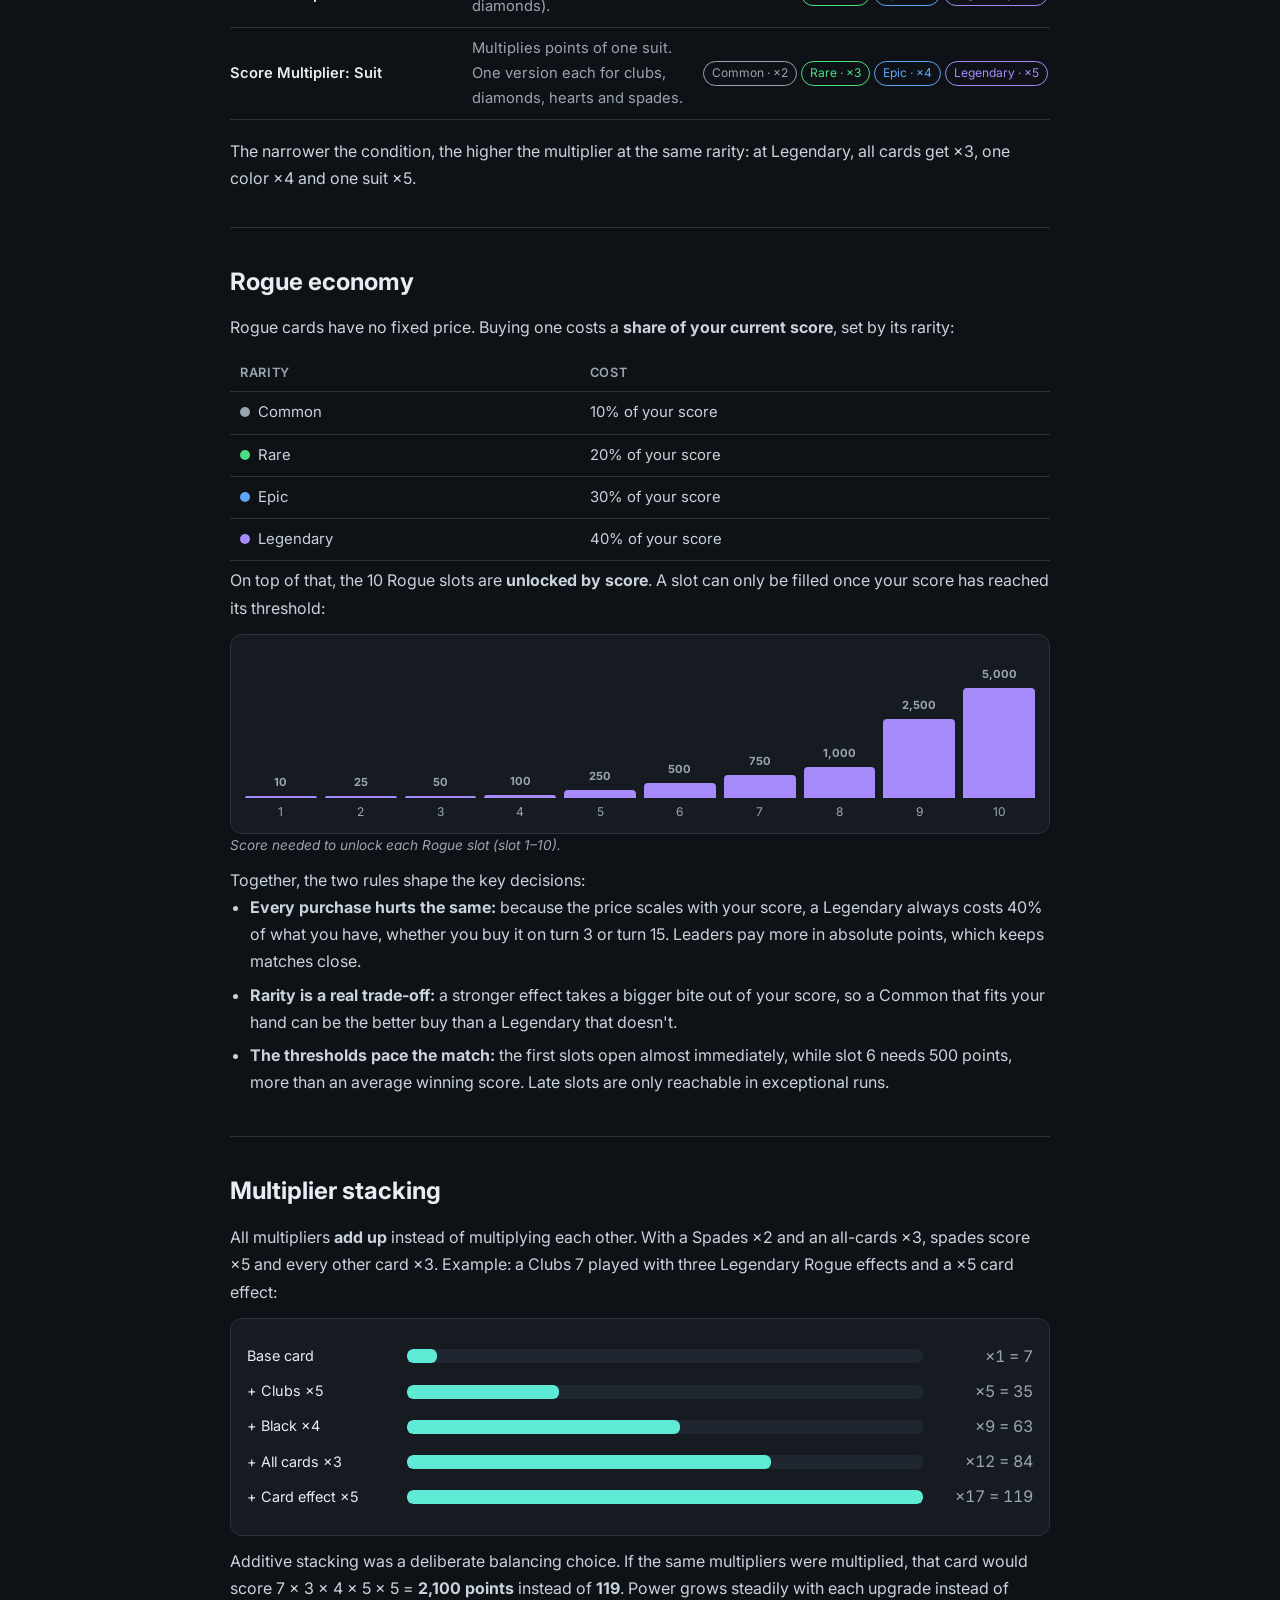
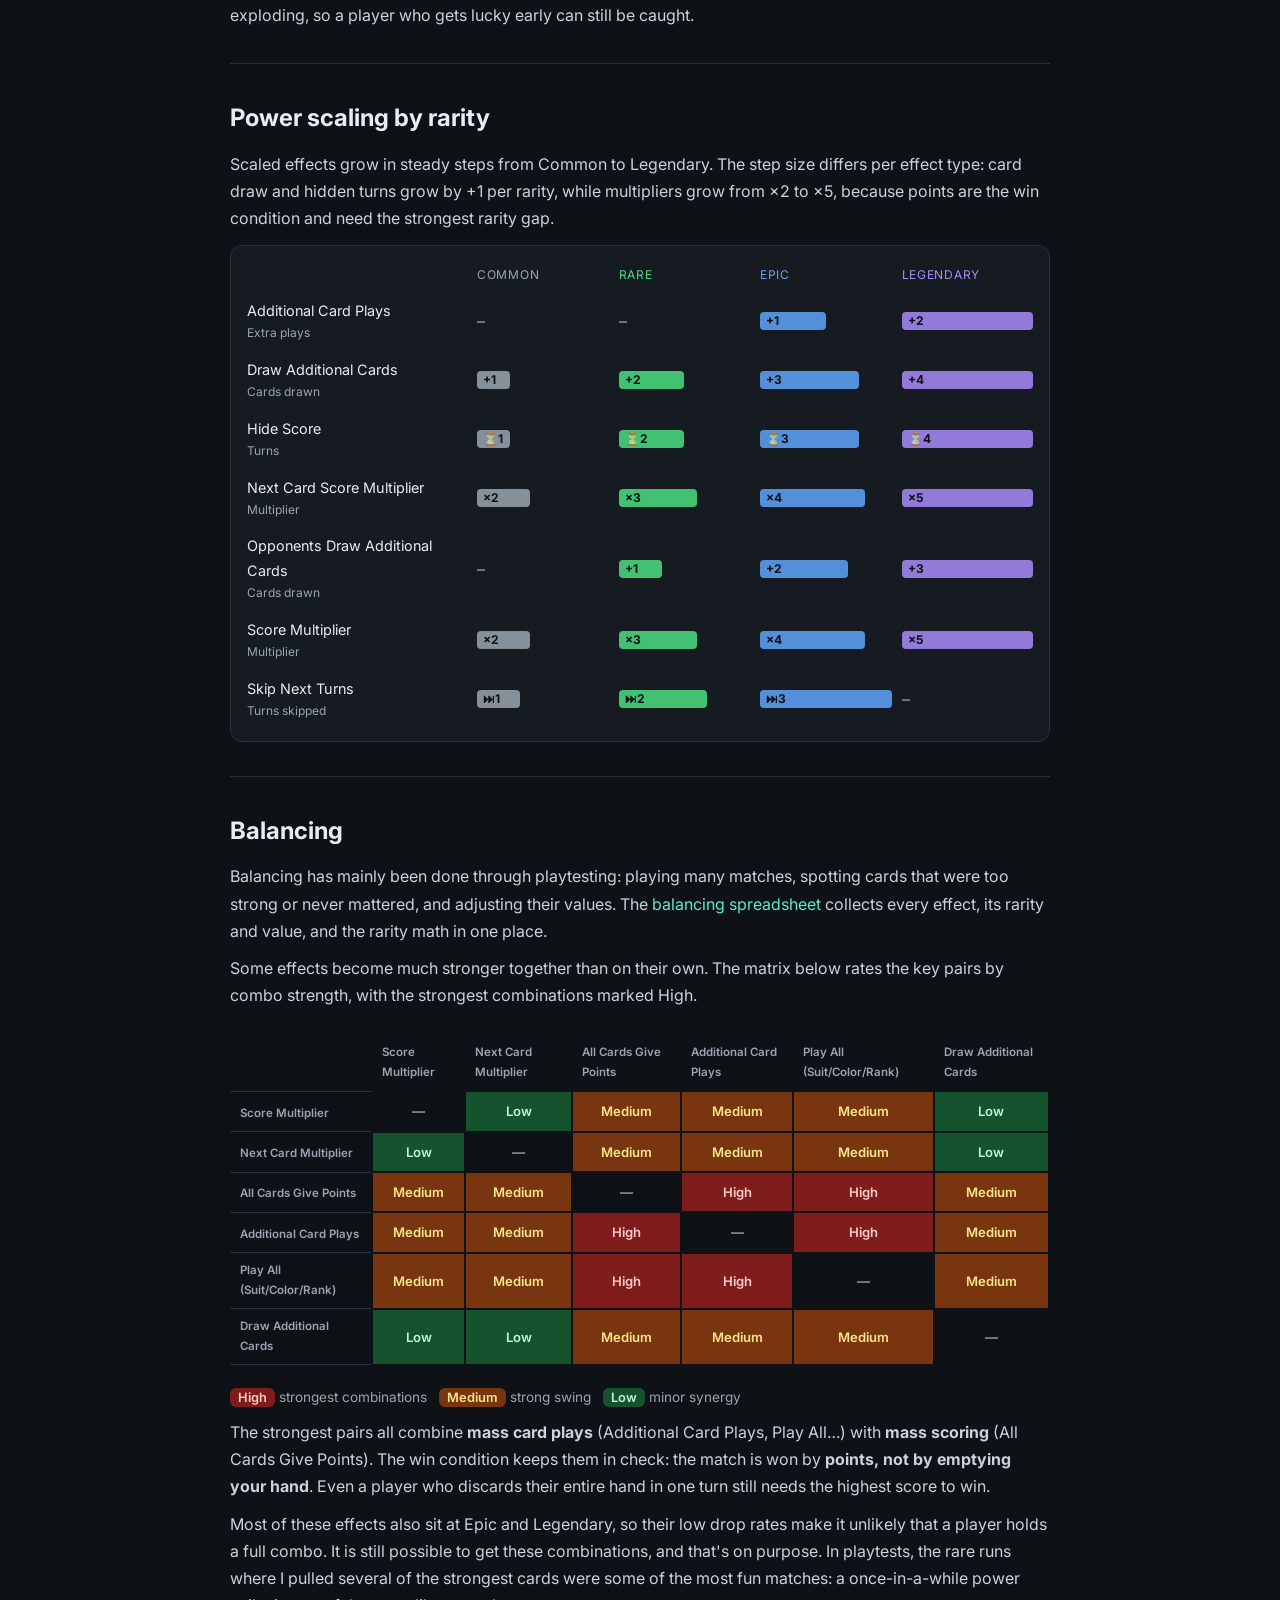
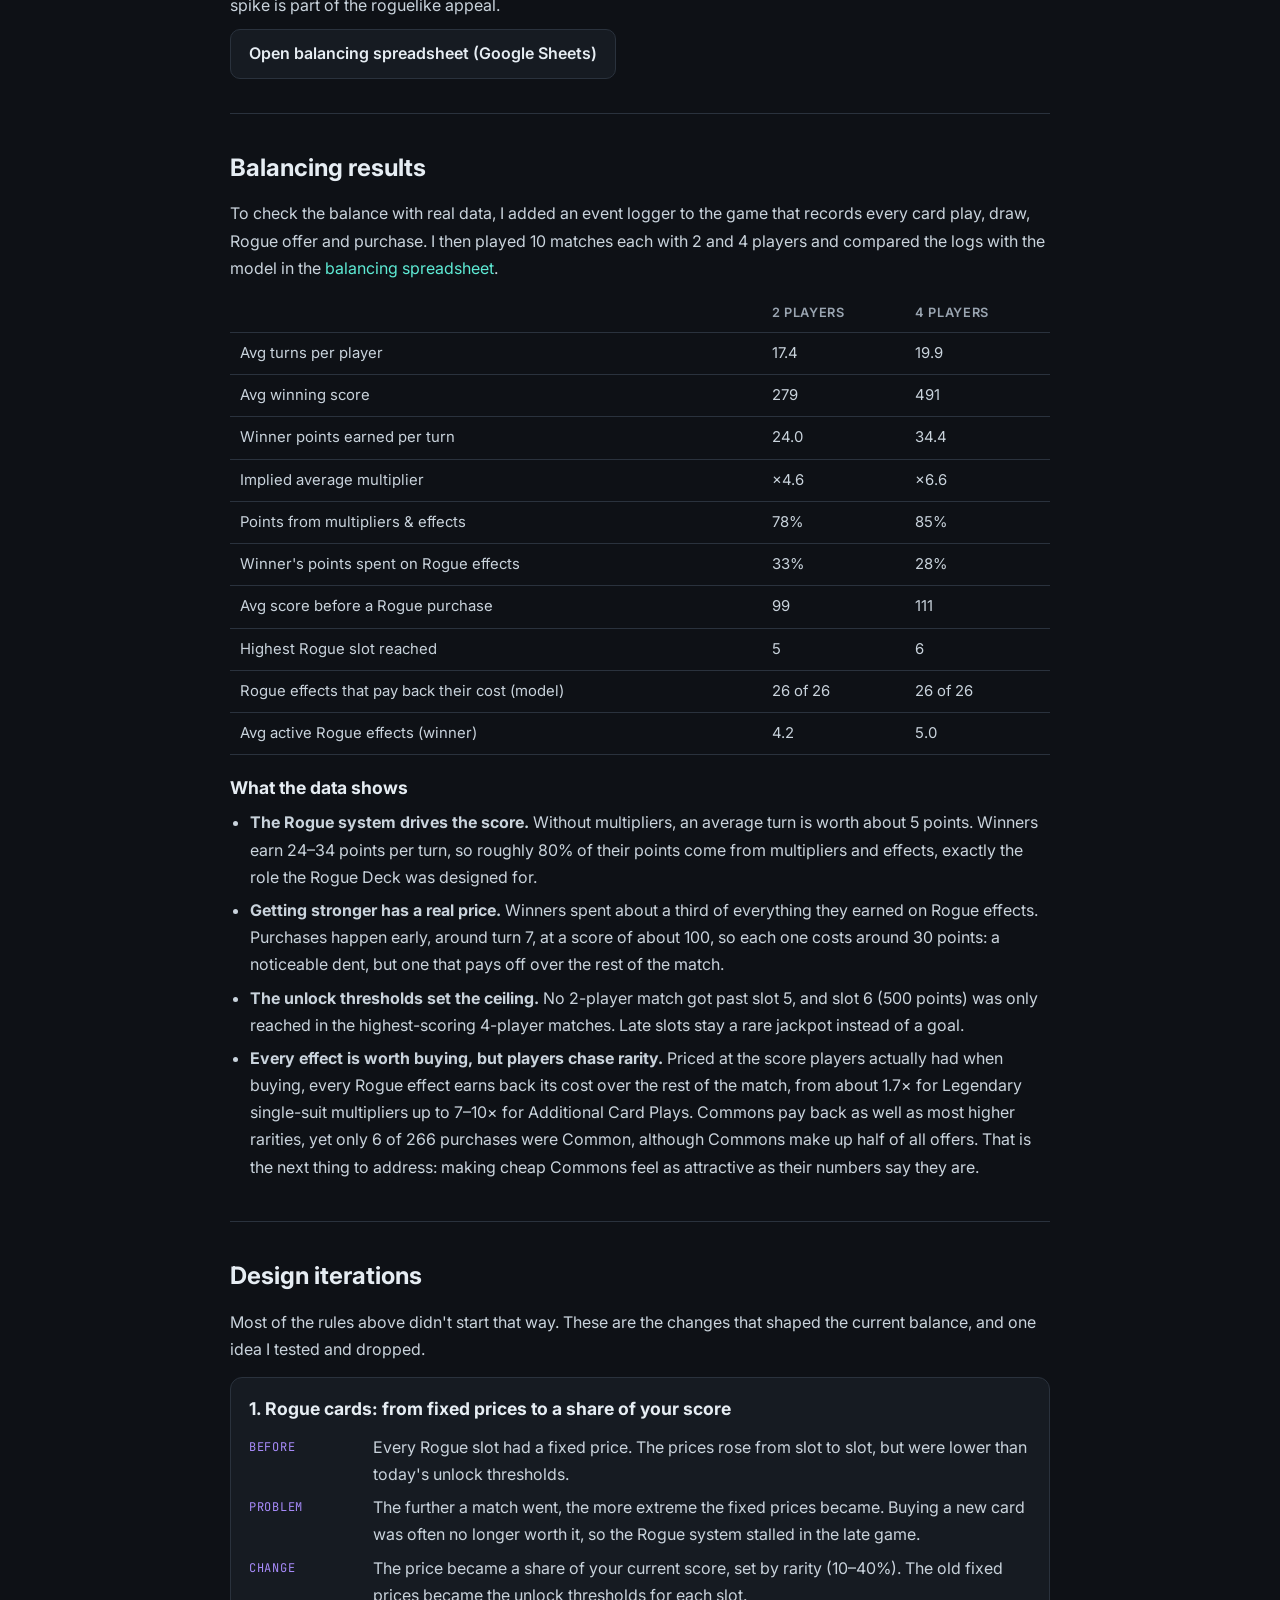
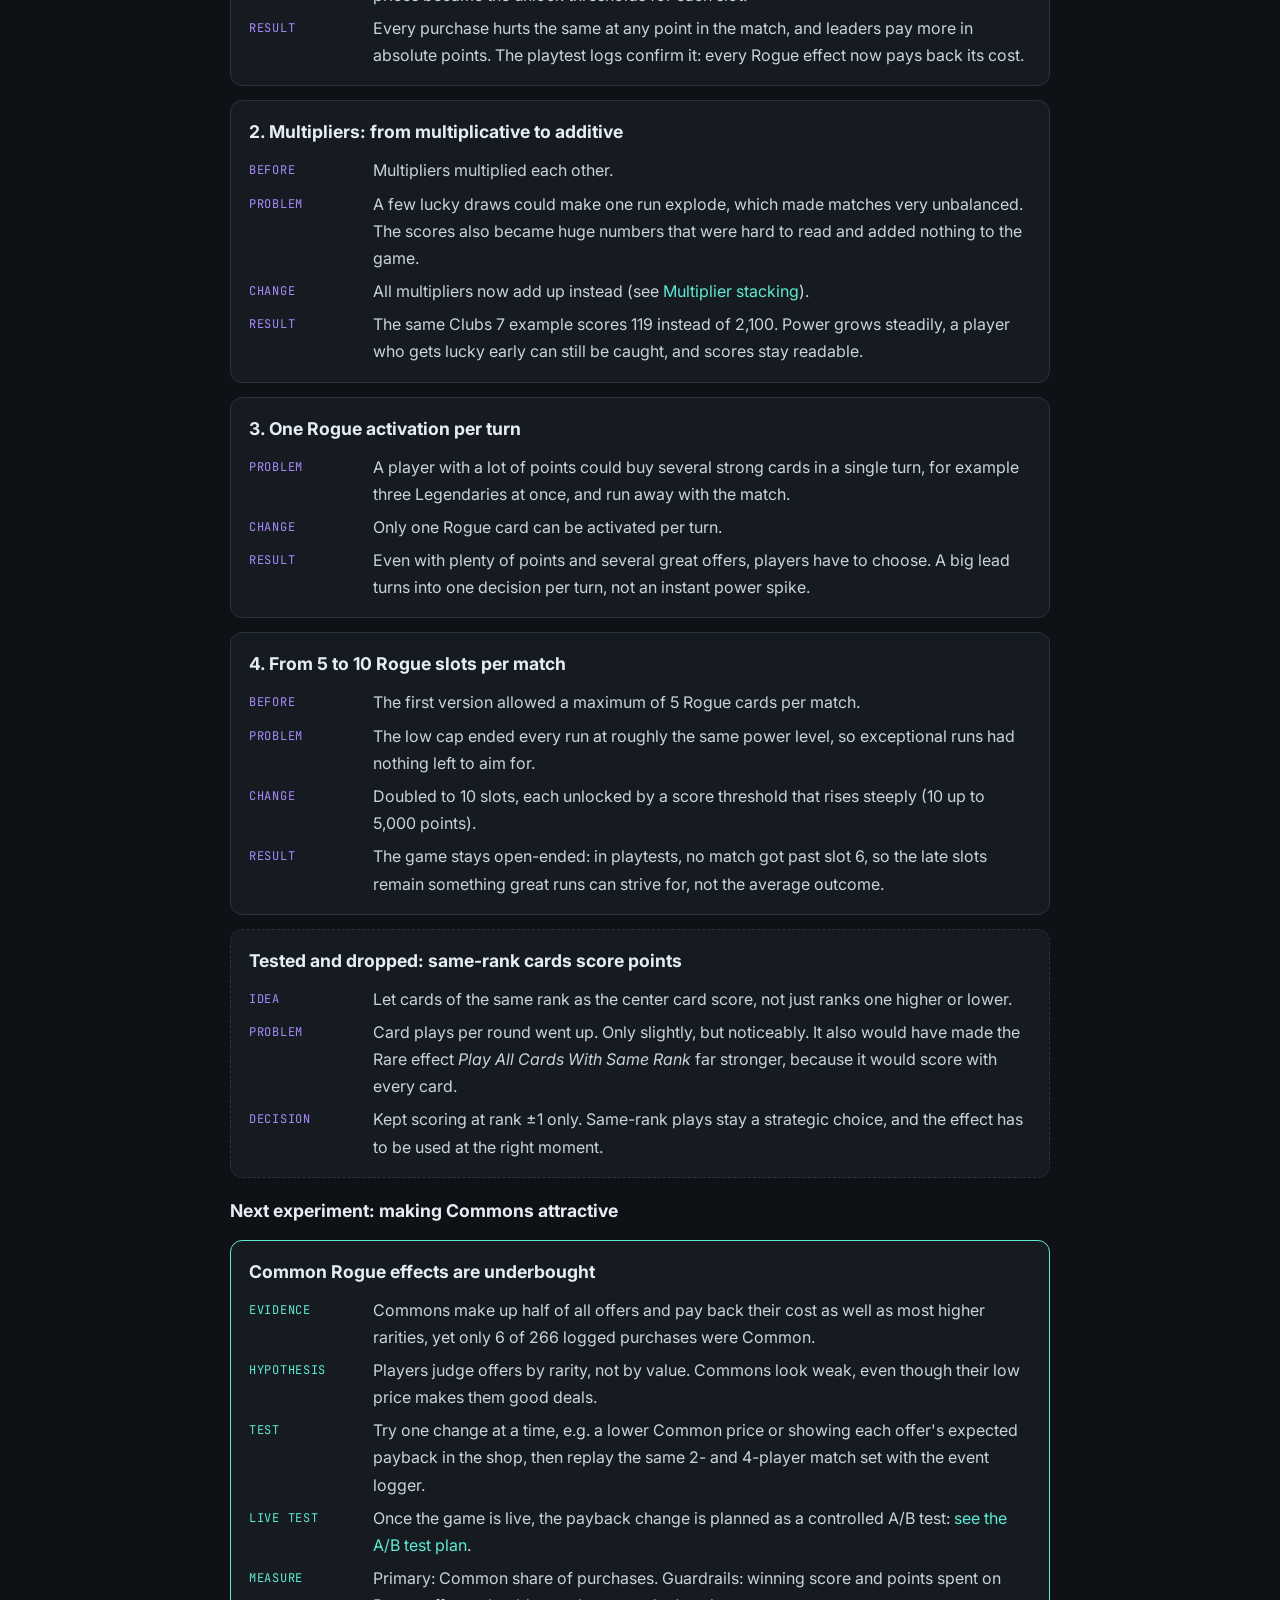
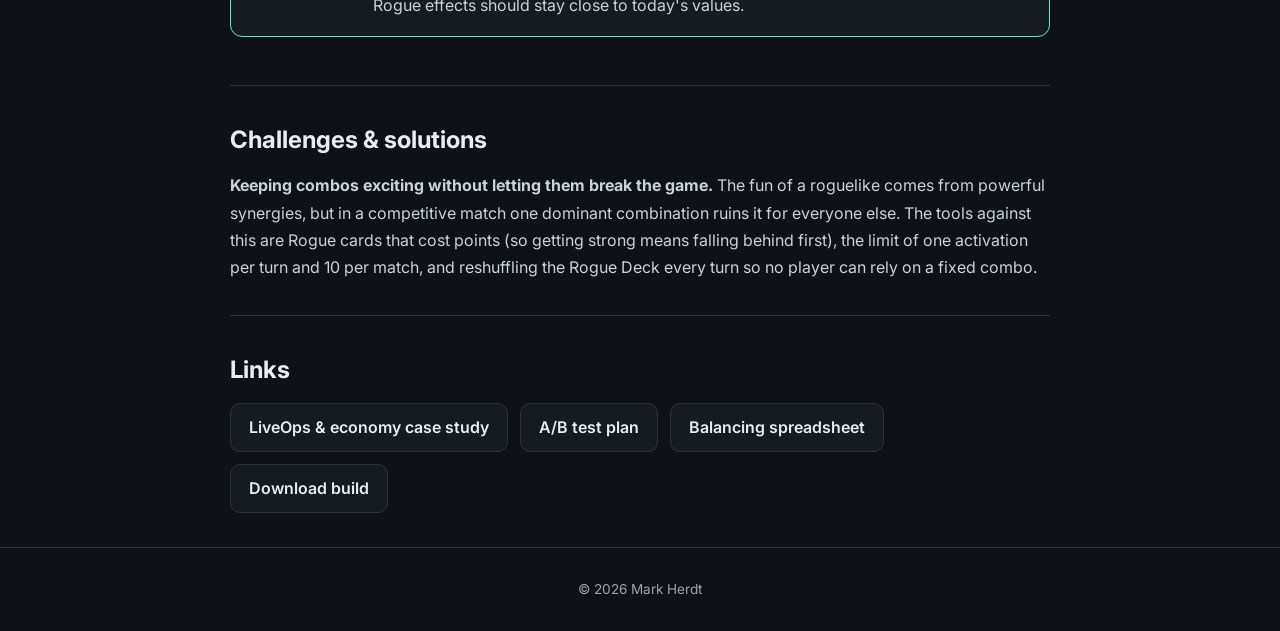
==== commit cfcaa170: "Add Rogue Deck A/B test plan page and analysis code Co-Authored-By: Claude Opus 5.5 <noreply@anthrop" ====
--- a/games/rogue-deck/index.html
+++ b/games/rogue-deck/index.html
@@ -172,8 +172,8 @@
 <div class="iter"><h3>4. From 5 to 10 Rogue slots per match</h3><dl><dt>Before</dt><dd>The first version allowed a maximum of 5 Rogue cards per match.</dd><dt>Problem</dt><dd>The low cap ended every run at roughly the same power level, so exceptional runs had nothing left to aim for.</dd><dt>Change</dt><dd>Doubled to 10 slots, each unlocked by a score threshold that rises steeply (10 up to 5,000 points).</dd><dt>Result</dt><dd>The game stays open-ended: in playtests, no match got past slot 6, so the late slots remain something great runs can strive for, not the average outcome.</dd></dl></div>
 <div class="iter rej" id="same-rank"><h3>Tested and dropped: same-rank cards score points</h3><dl><dt>Idea</dt><dd>Let cards of the same rank as the center card score, not just ranks one higher or lower.</dd><dt>Problem</dt><dd>Card plays per round went up. Only slightly, but noticeably. It also would have made the Rare effect <i>Play All Cards With Same Rank</i> far stronger, because it would score with every card.</dd><dt>Decision</dt><dd>Kept scoring at rank ±1 only. Same-rank plays stay a strategic choice, and the effect has to be used at the right moment.</dd></dl></div>
 <h3 id="next-experiment">Next experiment: making Commons attractive</h3>
-<div class="iter next"><h3>Common Rogue effects are underbought</h3><dl><dt>Evidence</dt><dd>Commons make up half of all offers and pay back their cost as well as most higher rarities, yet only 6 of 266 logged purchases were Common.</dd><dt>Hypothesis</dt><dd>Players judge offers by rarity, not by value. Commons look weak, even though their low price makes them good deals.</dd><dt>Test</dt><dd>Try one change at a time, e.g. a lower Common price or showing each offer's expected payback in the shop, then replay the same 2- and 4-player match set with the event logger.</dd><dt>Measure</dt><dd>Primary: Common share of purchases. Guardrails: winning score and points spent on Rogue effects should stay close to today's values.</dd></dl></div>
+<div class="iter next"><h3>Common Rogue effects are underbought</h3><dl><dt>Evidence</dt><dd>Commons make up half of all offers and pay back their cost as well as most higher rarities, yet only 6 of 266 logged purchases were Common.</dd><dt>Hypothesis</dt><dd>Players judge offers by rarity, not by value. Commons look weak, even though their low price makes them good deals.</dd><dt>Test</dt><dd>Try one change at a time, e.g. a lower Common price or showing each offer's expected payback in the shop, then replay the same 2- and 4-player match set with the event logger.</dd><dt>Live test</dt><dd>Once the game is live, the payback change is planned as a controlled A/B test: <a href="ab-test.html">see the A/B test plan</a>.</dd><dt>Measure</dt><dd>Primary: Common share of purchases. Guardrails: winning score and points spent on Rogue effects should stay close to today's values.</dd></dl></div>
 </section>
 <section><h2>Challenges &amp; solutions</h2><p><b>Keeping combos exciting without letting them break the game.</b> The fun of a roguelike comes from powerful synergies, but in a competitive match one dominant combination ruins it for everyone else. The tools against this are Rogue cards that cost points (so getting strong means falling behind first), the limit of one activation per turn and 10 per match, and reshuffling the Rogue Deck every turn so no player can rely on a fixed combo.</p></section>
-<section><h2>Links</h2><div class="links"><a class="btn" href="liveops.html">LiveOps &amp; economy case study</a><a class="btn" href="https://docs.google.com/spreadsheets/d/1dw4X00niFlxCuj96TsYGd5FnsYzix9_52m8x8lmlegU/edit?usp=sharing" target="_blank" rel="noopener">Balancing spreadsheet</a><a class="btn" href="https://momsesimspcl.itch.io/rogue-deck/download/fBLCvmYwULnReEncoBvvq3vEXXSxOpyujAYdBOfm" target="_blank" rel="noopener">Download build</a></div></section>
+<section><h2>Links</h2><div class="links"><a class="btn" href="liveops.html">LiveOps &amp; economy case study</a><a class="btn" href="ab-test.html">A/B test plan</a><a class="btn" href="https://docs.google.com/spreadsheets/d/1dw4X00niFlxCuj96TsYGd5FnsYzix9_52m8x8lmlegU/edit?usp=sharing" target="_blank" rel="noopener">Balancing spreadsheet</a><a class="btn" href="https://momsesimspcl.itch.io/rogue-deck/download/fBLCvmYwULnReEncoBvvq3vEXXSxOpyujAYdBOfm" target="_blank" rel="noopener">Download build</a></div></section>
 </main><footer>© 2026 Mark Herdt</footer></body></html>
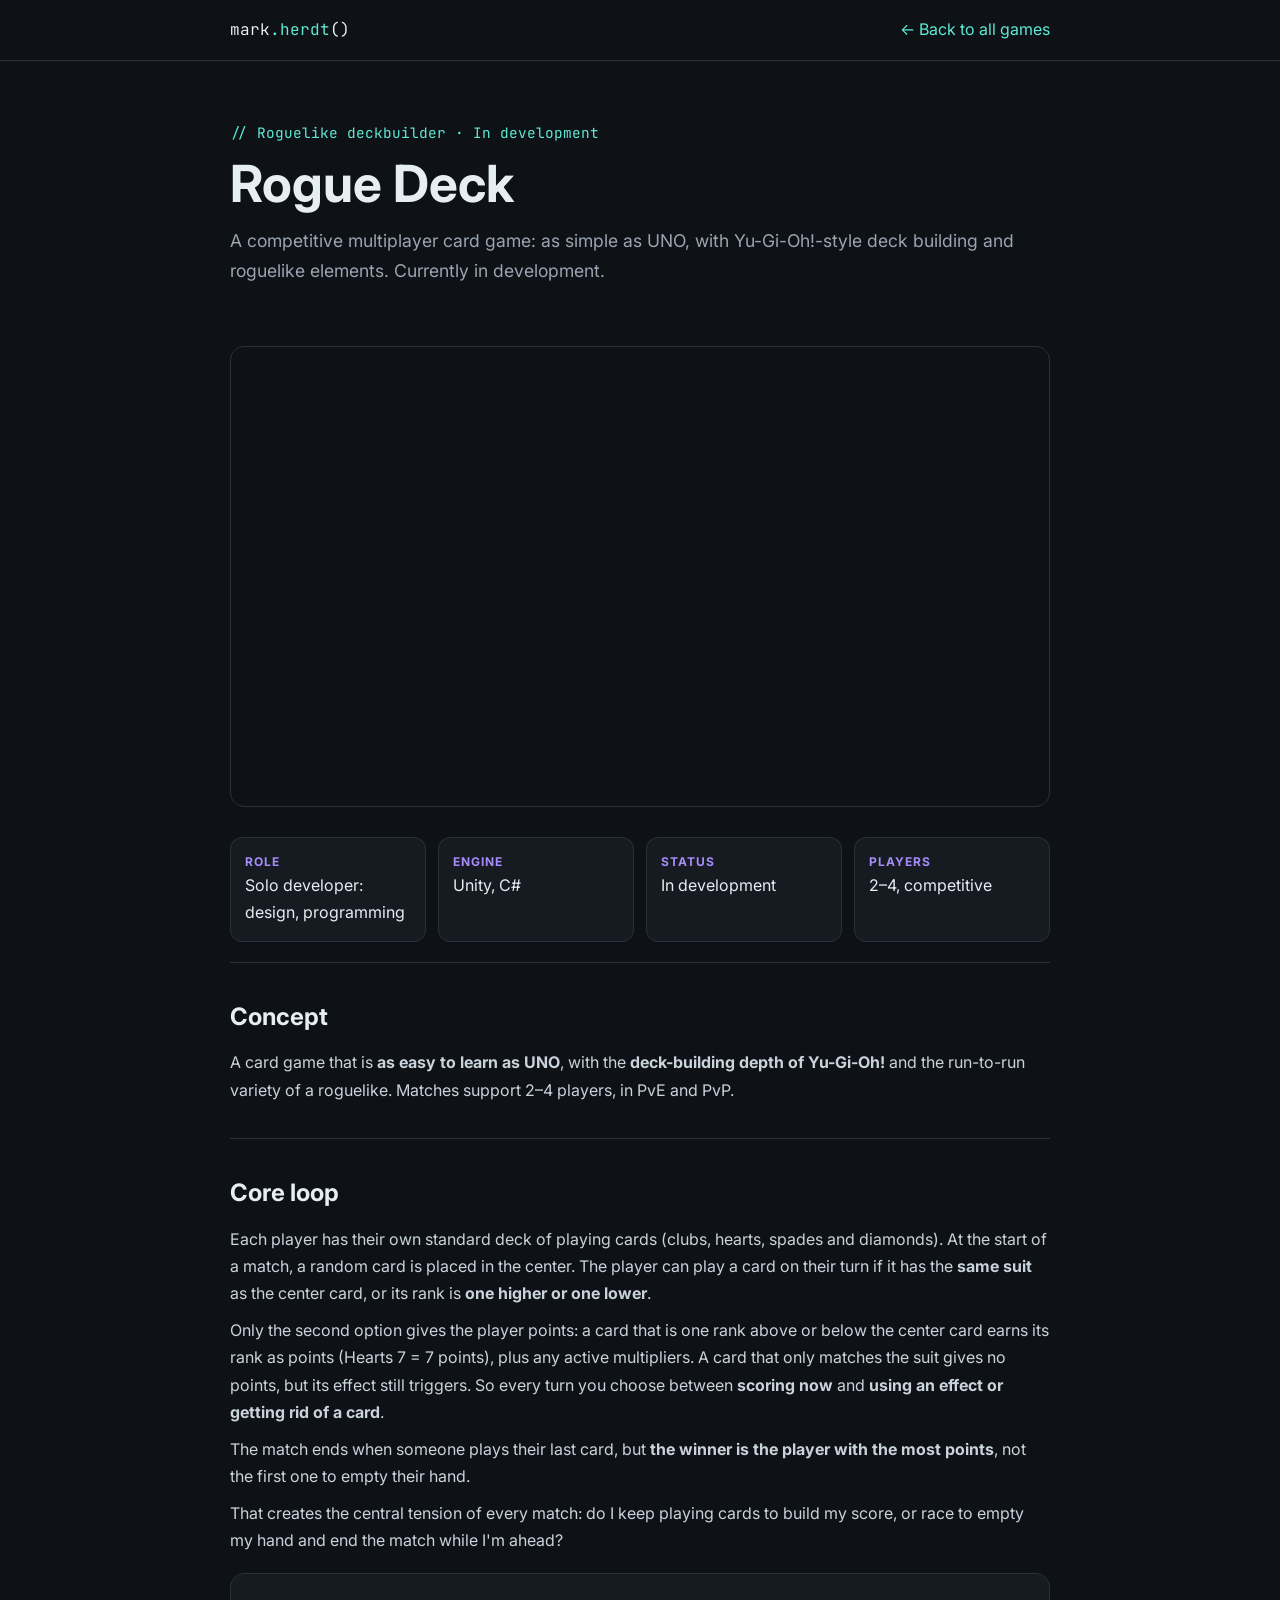
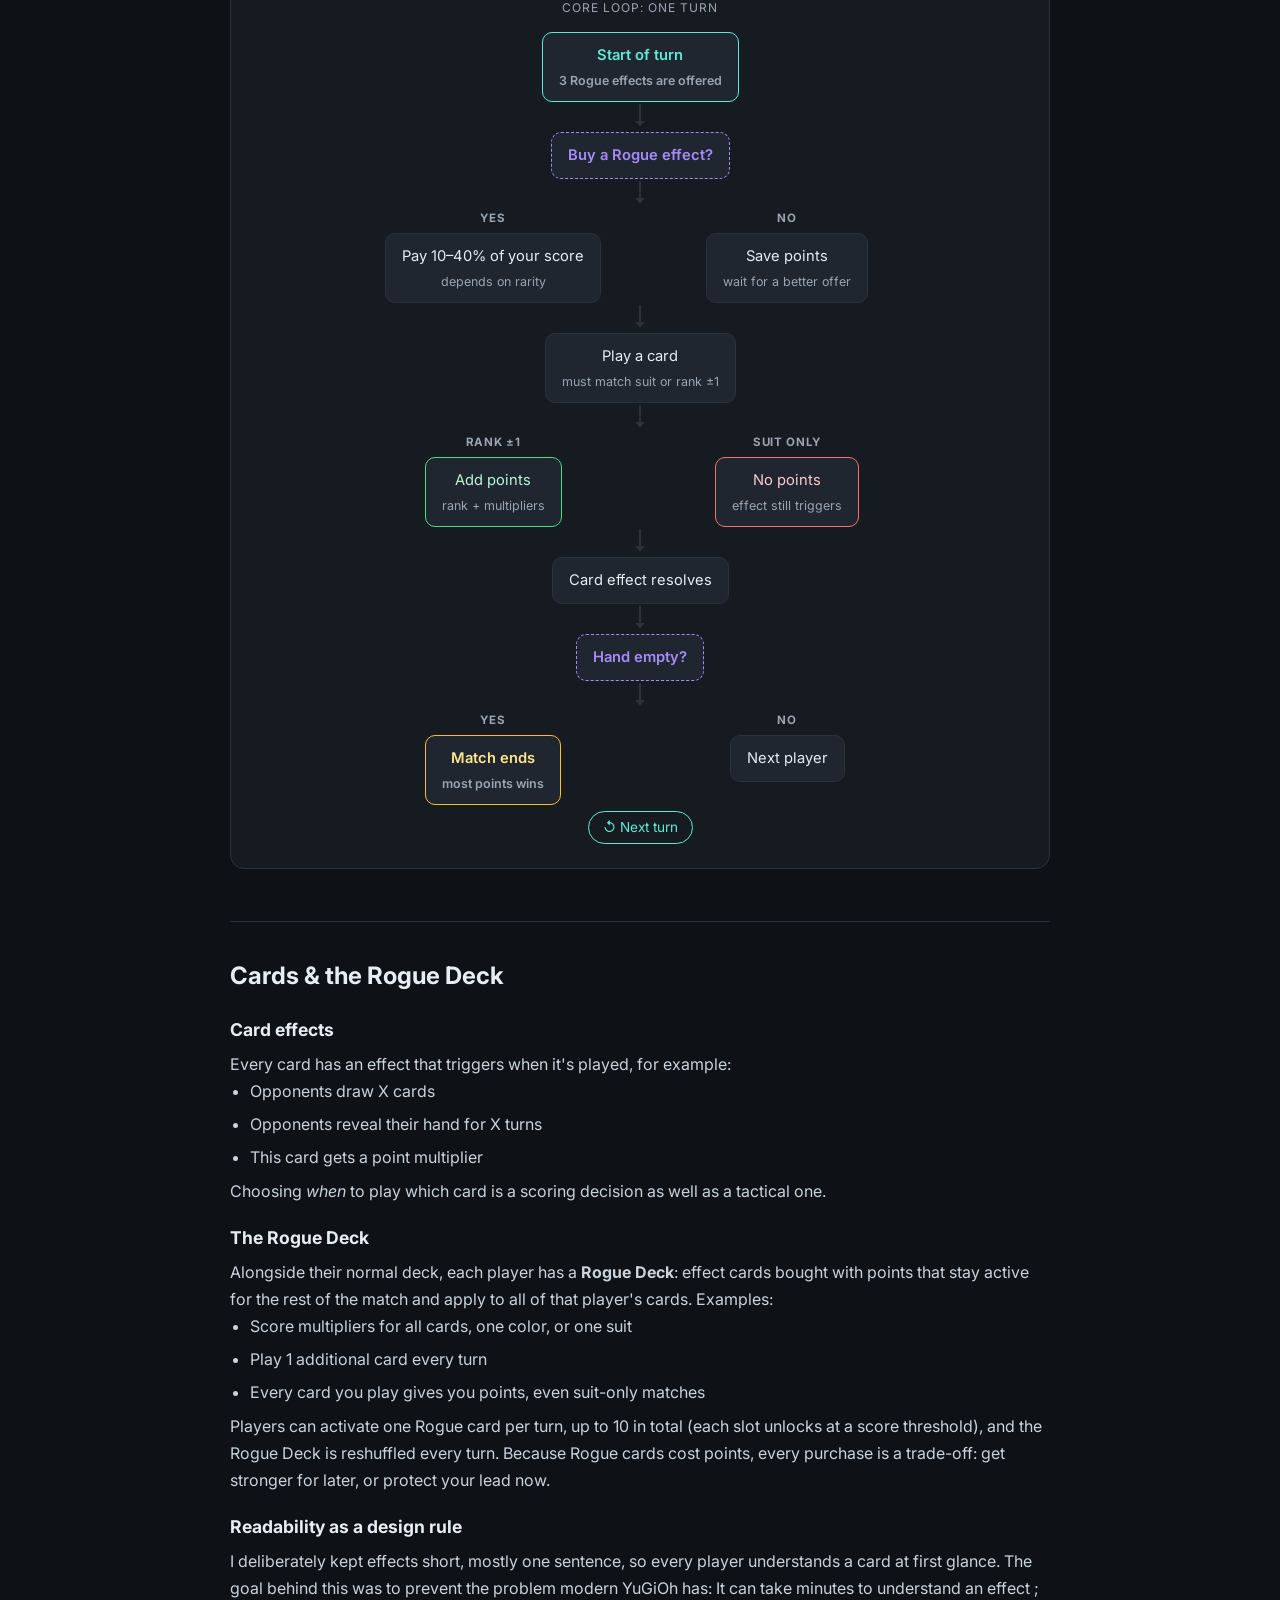
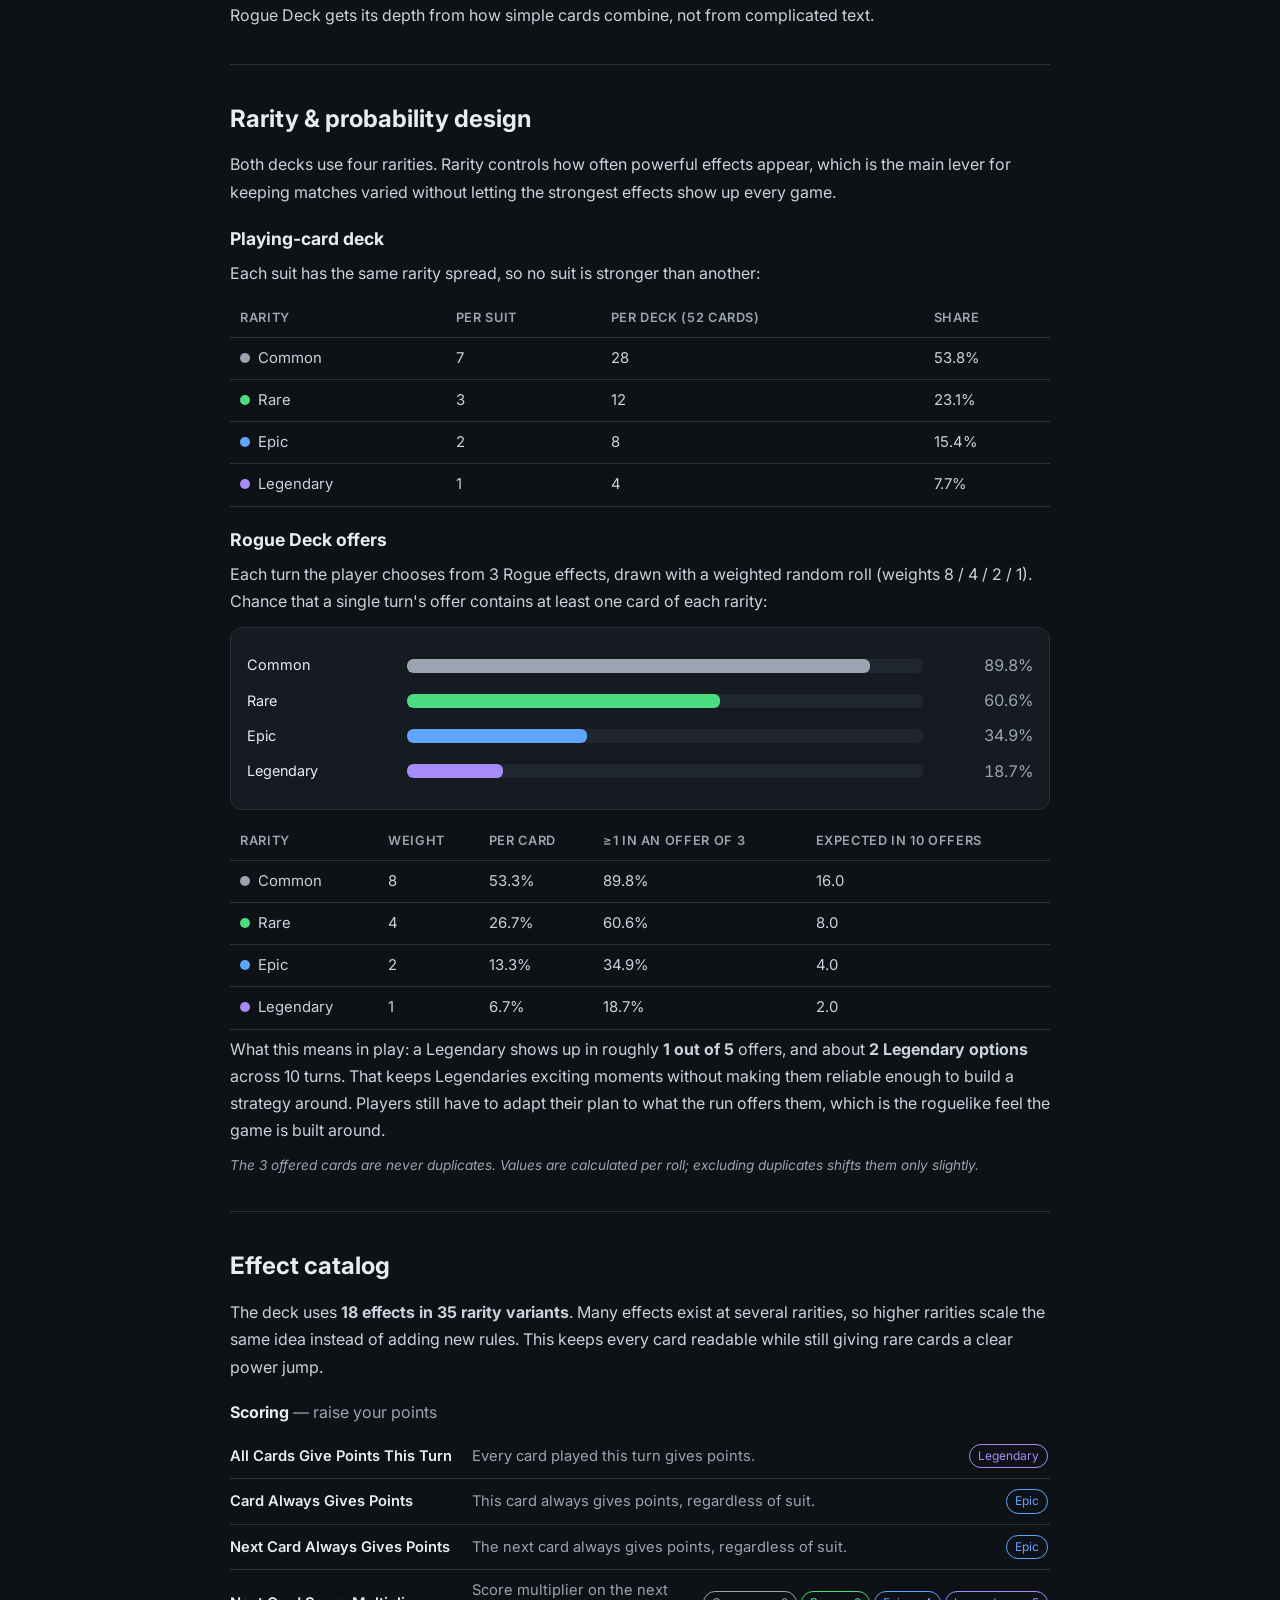
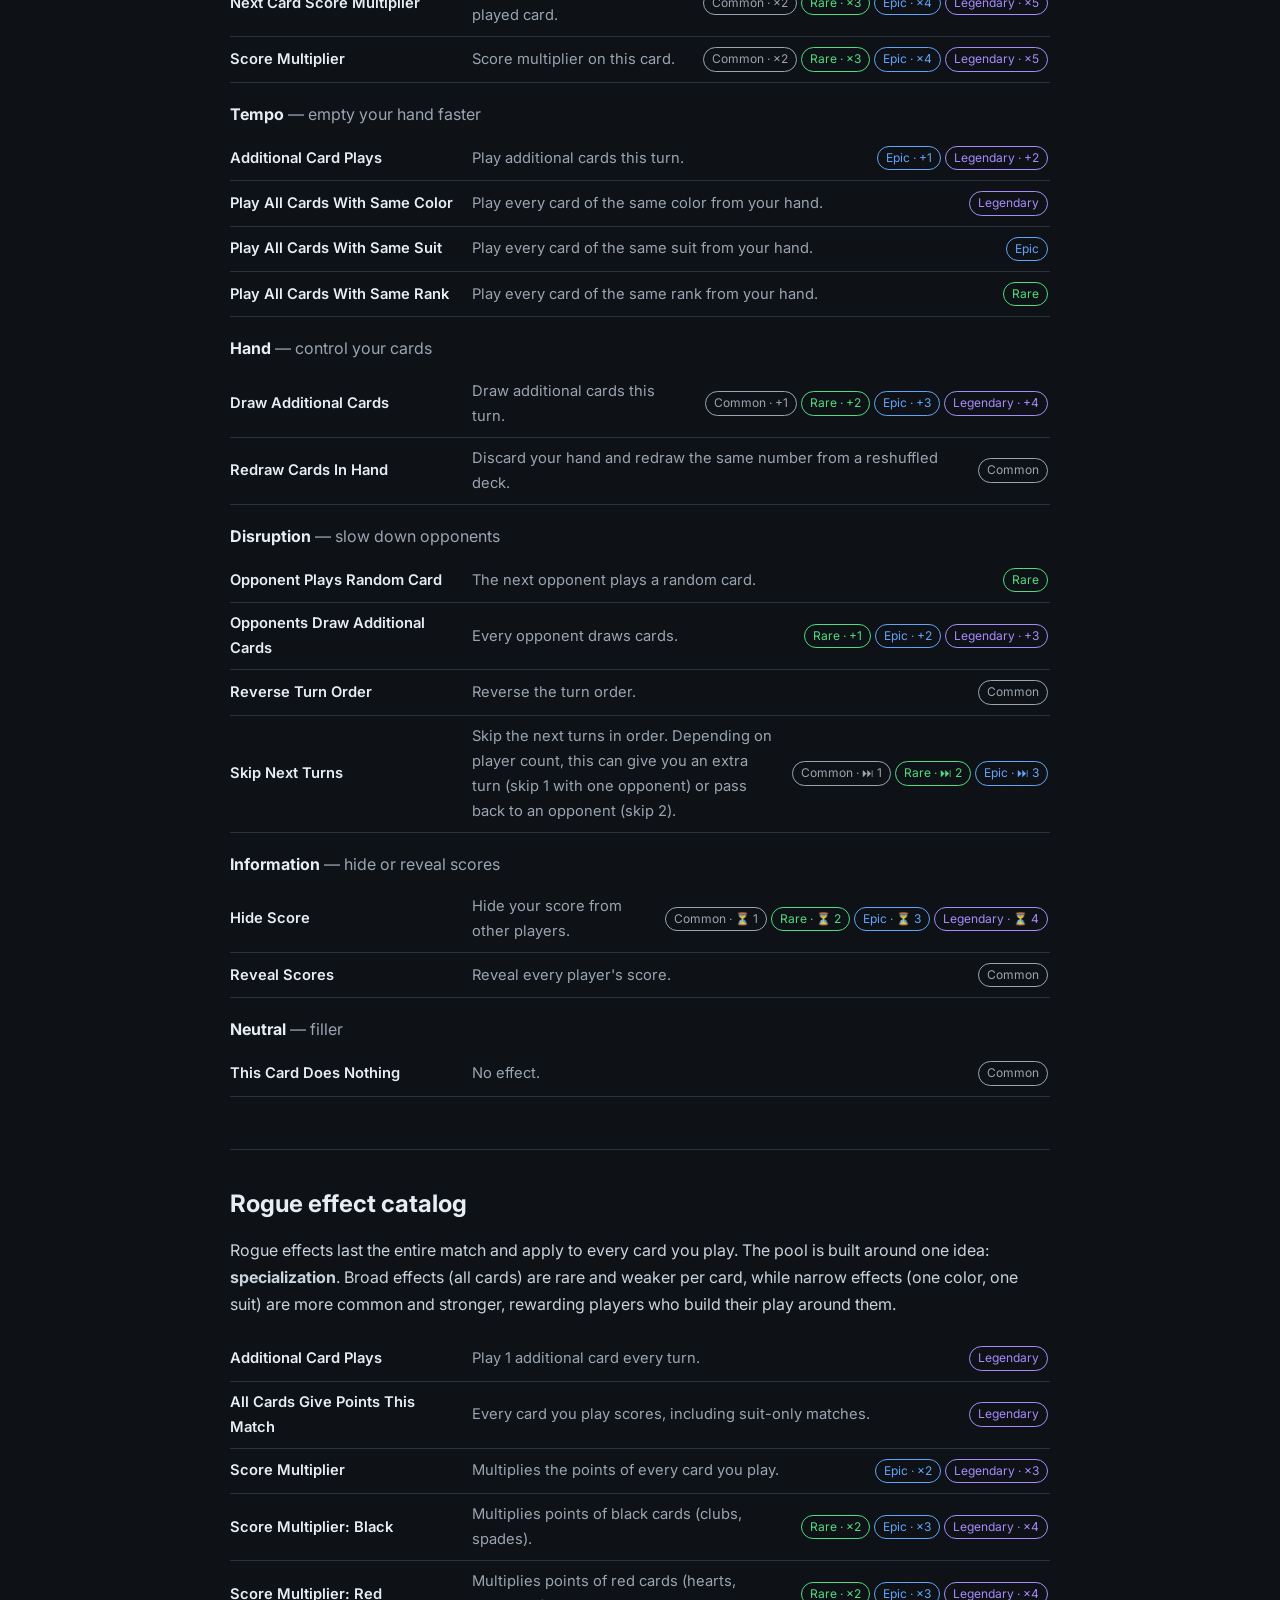
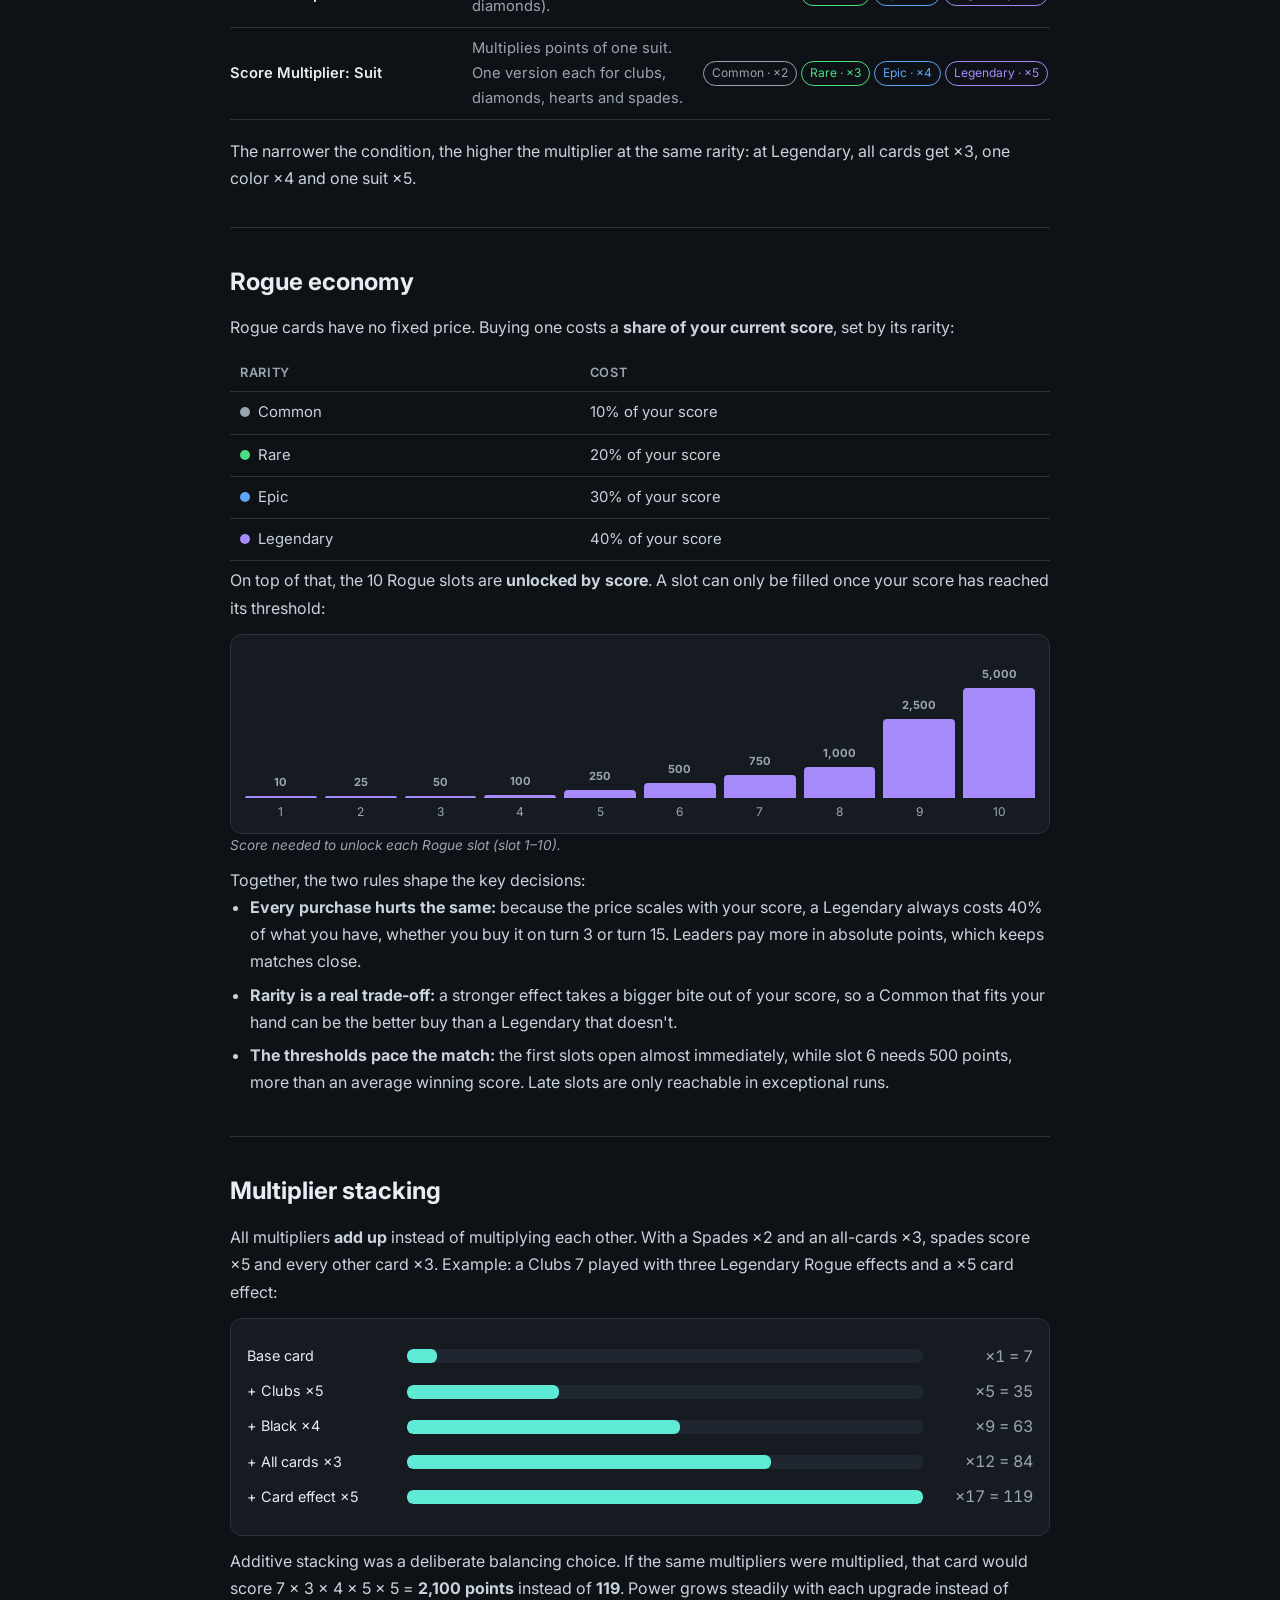
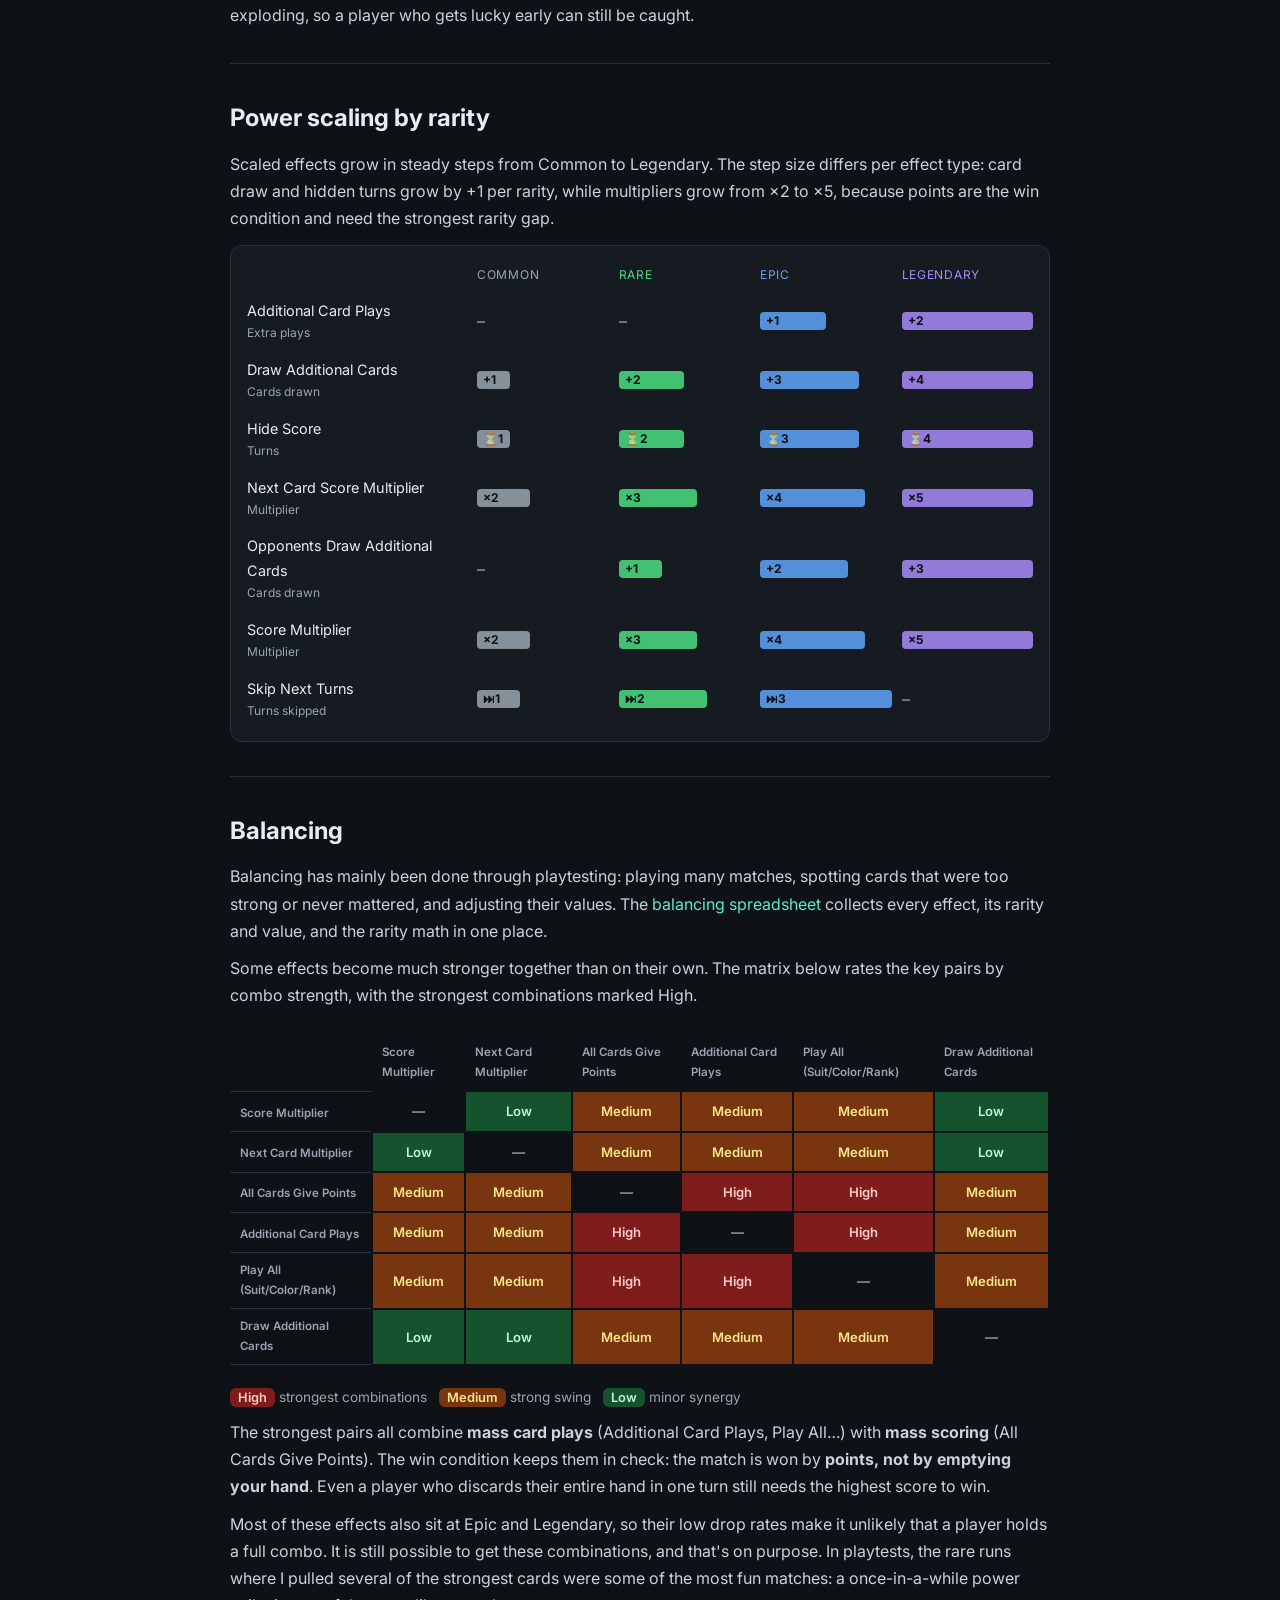
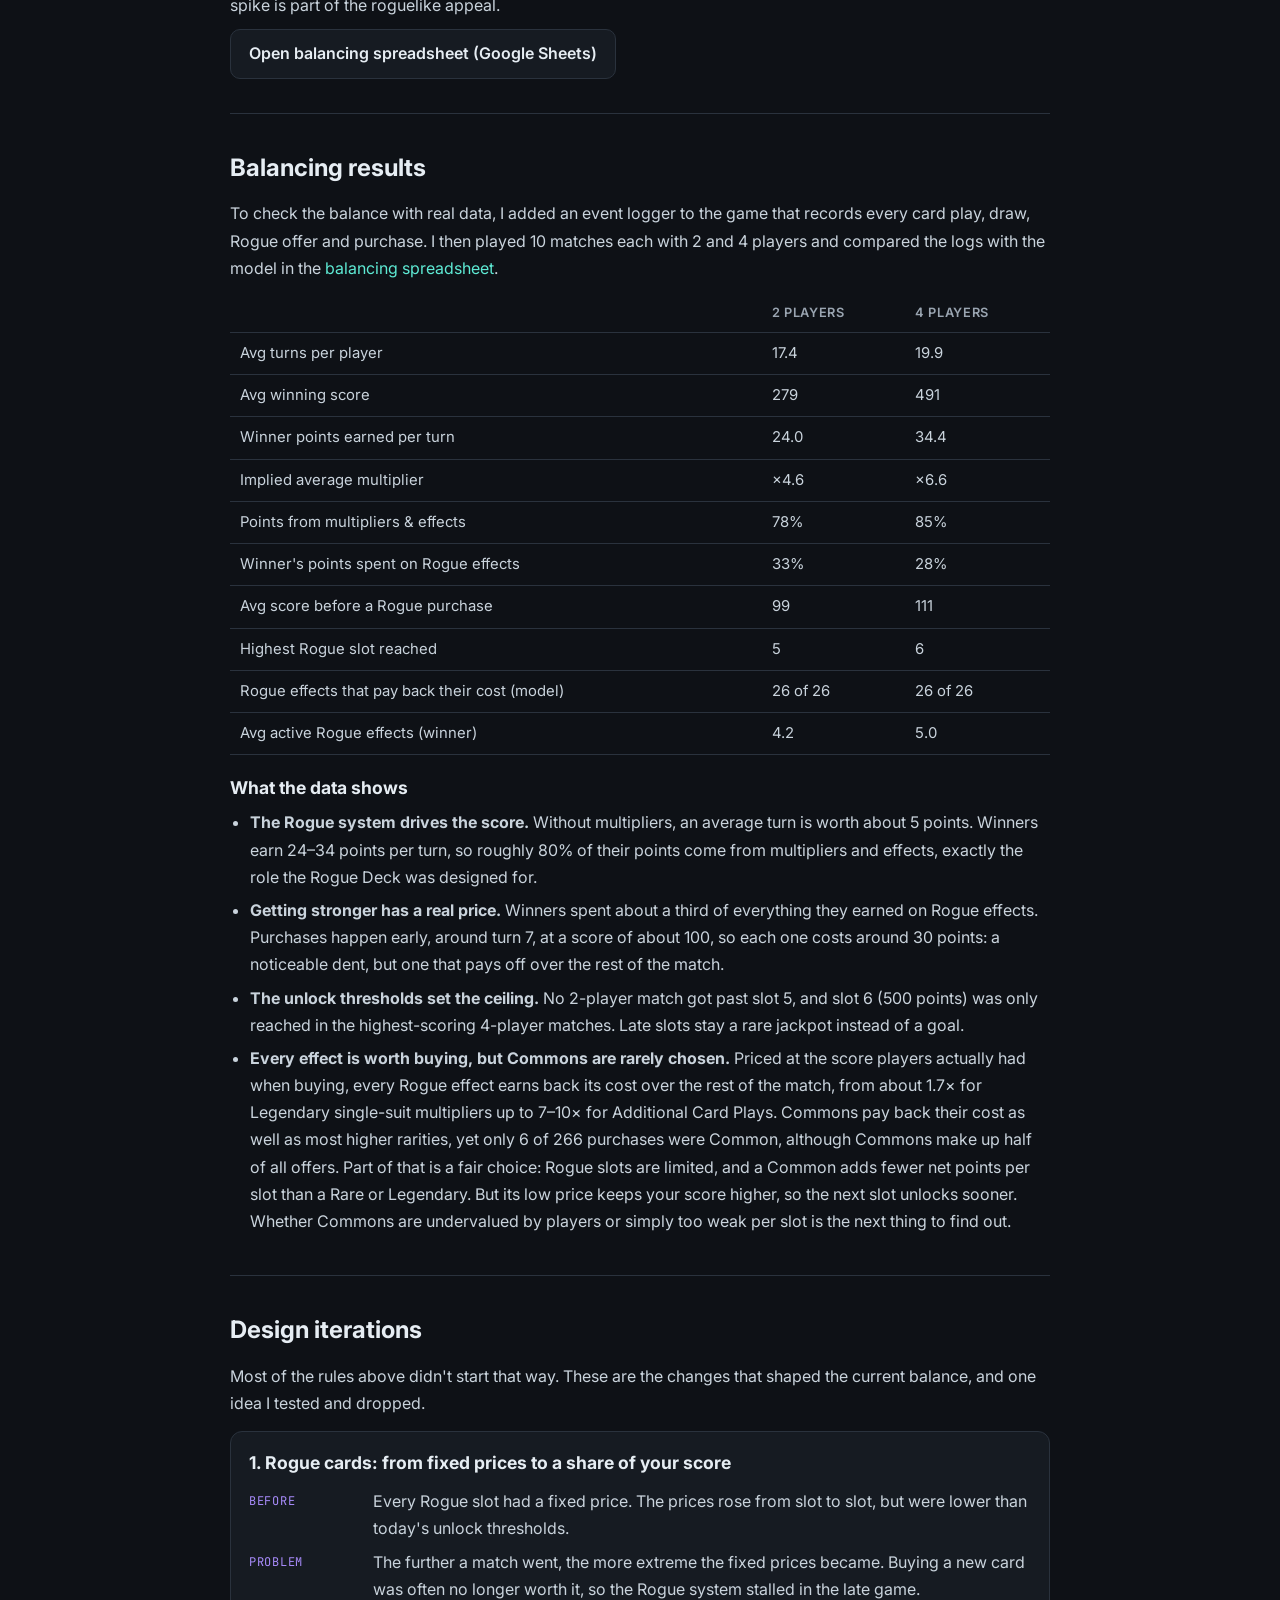
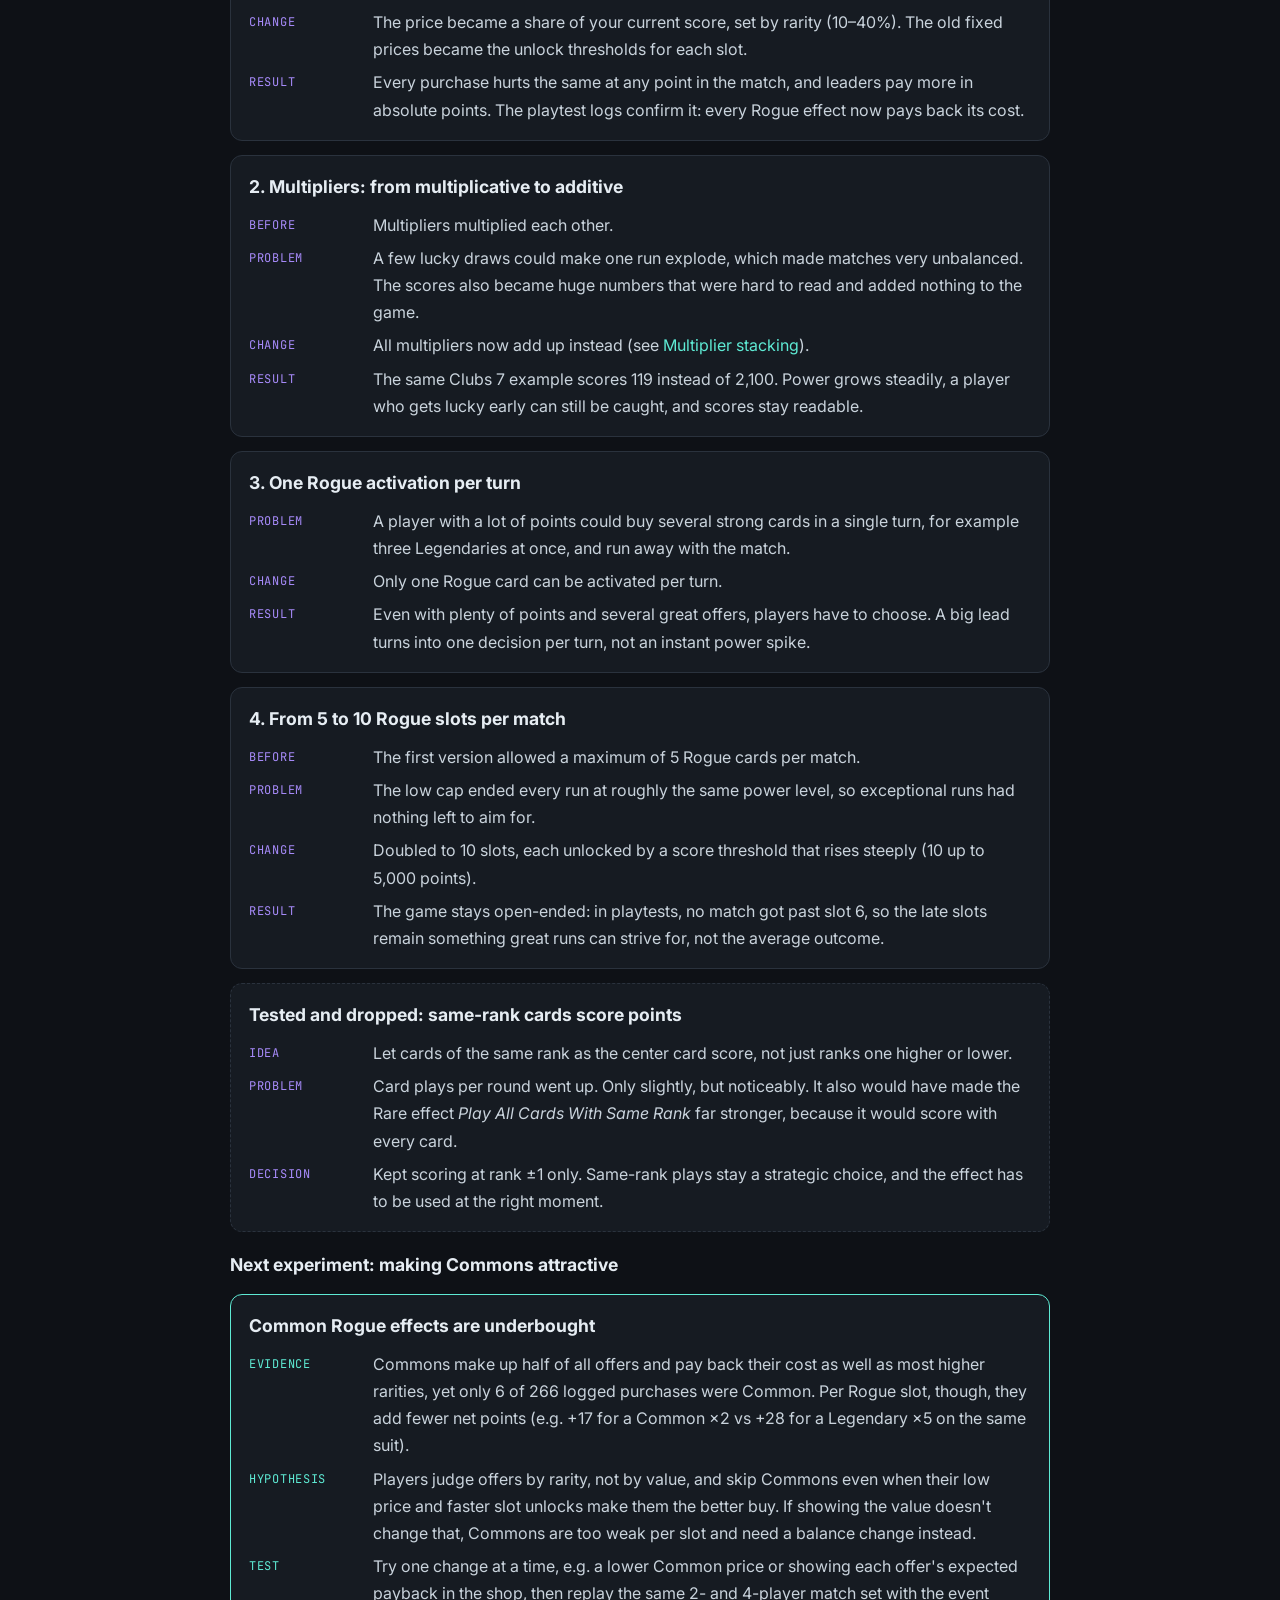
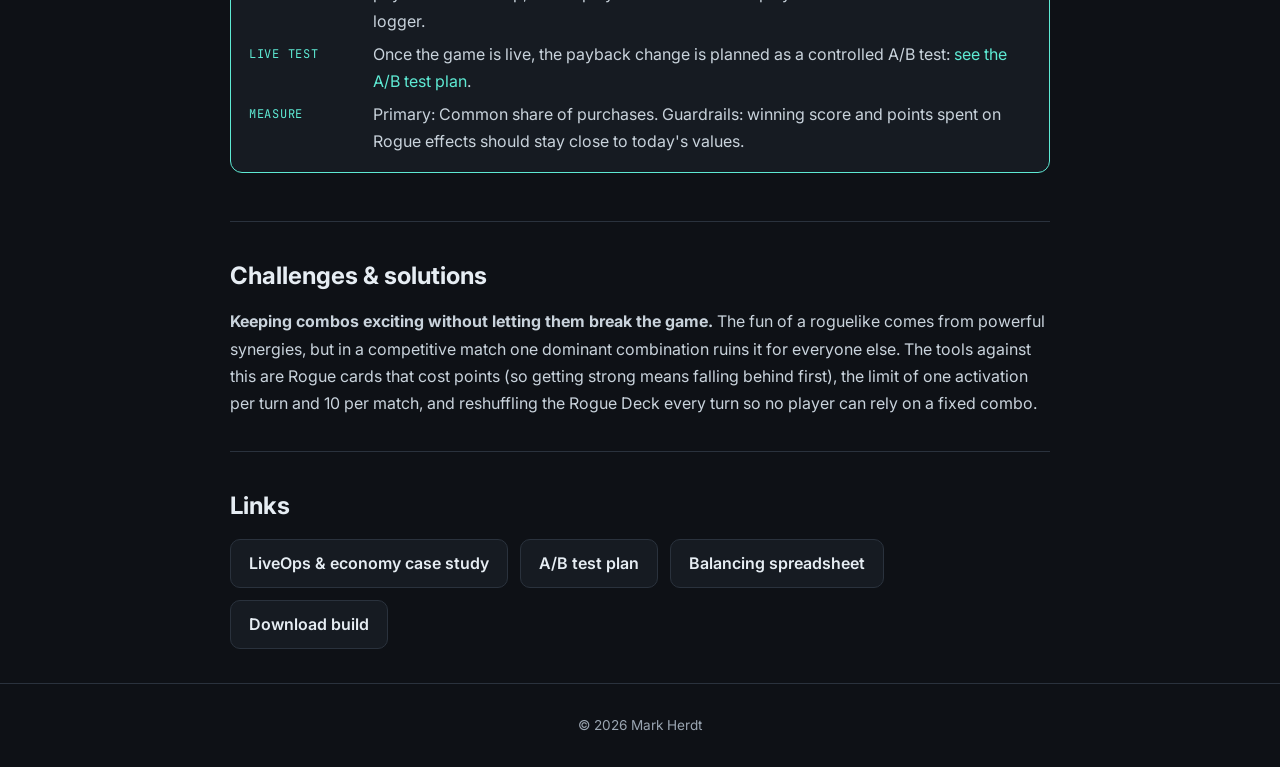
==== commit 2886fbaa: "Rogue Deck: clarify Common payback vs net points per slot Co-Authored-By: Claude Opus 5.5 <noreply@a" ====
--- a/games/rogue-deck/index.html
+++ b/games/rogue-deck/index.html
@@ -161,7 +161,7 @@
 <li><b>The Rogue system drives the score.</b> Without multipliers, an average turn is worth about 5 points. Winners earn 24–34 points per turn, so roughly 80% of their points come from multipliers and effects, exactly the role the Rogue Deck was designed for.</li>
 <li><b>Getting stronger has a real price.</b> Winners spent about a third of everything they earned on Rogue effects. Purchases happen early, around turn 7, at a score of about 100, so each one costs around 30 points: a noticeable dent, but one that pays off over the rest of the match.</li>
 <li><b>The unlock thresholds set the ceiling.</b> No 2-player match got past slot 5, and slot 6 (500 points) was only reached in the highest-scoring 4-player matches. Late slots stay a rare jackpot instead of a goal.</li>
-<li><b>Every effect is worth buying, but players chase rarity.</b> Priced at the score players actually had when buying, every Rogue effect earns back its cost over the rest of the match, from about 1.7× for Legendary single-suit multipliers up to 7–10× for Additional Card Plays. Commons pay back as well as most higher rarities, yet only 6 of 266 purchases were Common, although Commons make up half of all offers. That is the next thing to address: making cheap Commons feel as attractive as their numbers say they are.</li>
+<li><b>Every effect is worth buying, but Commons are rarely chosen.</b> Priced at the score players actually had when buying, every Rogue effect earns back its cost over the rest of the match, from about 1.7× for Legendary single-suit multipliers up to 7–10× for Additional Card Plays. Commons pay back their cost as well as most higher rarities, yet only 6 of 266 purchases were Common, although Commons make up half of all offers. Part of that is a fair choice: Rogue slots are limited, and a Common adds fewer net points per slot than a Rare or Legendary. But its low price keeps your score higher, so the next slot unlocks sooner. Whether Commons are undervalued by players or simply too weak per slot is the next thing to find out.</li>
 </ul>
 </section>
 <section><h2>Design iterations</h2>
@@ -172,7 +172,7 @@
 <div class="iter"><h3>4. From 5 to 10 Rogue slots per match</h3><dl><dt>Before</dt><dd>The first version allowed a maximum of 5 Rogue cards per match.</dd><dt>Problem</dt><dd>The low cap ended every run at roughly the same power level, so exceptional runs had nothing left to aim for.</dd><dt>Change</dt><dd>Doubled to 10 slots, each unlocked by a score threshold that rises steeply (10 up to 5,000 points).</dd><dt>Result</dt><dd>The game stays open-ended: in playtests, no match got past slot 6, so the late slots remain something great runs can strive for, not the average outcome.</dd></dl></div>
 <div class="iter rej" id="same-rank"><h3>Tested and dropped: same-rank cards score points</h3><dl><dt>Idea</dt><dd>Let cards of the same rank as the center card score, not just ranks one higher or lower.</dd><dt>Problem</dt><dd>Card plays per round went up. Only slightly, but noticeably. It also would have made the Rare effect <i>Play All Cards With Same Rank</i> far stronger, because it would score with every card.</dd><dt>Decision</dt><dd>Kept scoring at rank ±1 only. Same-rank plays stay a strategic choice, and the effect has to be used at the right moment.</dd></dl></div>
 <h3 id="next-experiment">Next experiment: making Commons attractive</h3>
-<div class="iter next"><h3>Common Rogue effects are underbought</h3><dl><dt>Evidence</dt><dd>Commons make up half of all offers and pay back their cost as well as most higher rarities, yet only 6 of 266 logged purchases were Common.</dd><dt>Hypothesis</dt><dd>Players judge offers by rarity, not by value. Commons look weak, even though their low price makes them good deals.</dd><dt>Test</dt><dd>Try one change at a time, e.g. a lower Common price or showing each offer's expected payback in the shop, then replay the same 2- and 4-player match set with the event logger.</dd><dt>Live test</dt><dd>Once the game is live, the payback change is planned as a controlled A/B test: <a href="ab-test.html">see the A/B test plan</a>.</dd><dt>Measure</dt><dd>Primary: Common share of purchases. Guardrails: winning score and points spent on Rogue effects should stay close to today's values.</dd></dl></div>
+<div class="iter next"><h3>Common Rogue effects are underbought</h3><dl><dt>Evidence</dt><dd>Commons make up half of all offers and pay back their cost as well as most higher rarities, yet only 6 of 266 logged purchases were Common. Per Rogue slot, though, they add fewer net points (e.g. +17 for a Common ×2 vs +28 for a Legendary ×5 on the same suit).</dd><dt>Hypothesis</dt><dd>Players judge offers by rarity, not by value, and skip Commons even when their low price and faster slot unlocks make them the better buy. If showing the value doesn't change that, Commons are too weak per slot and need a balance change instead.</dd><dt>Test</dt><dd>Try one change at a time, e.g. a lower Common price or showing each offer's expected payback in the shop, then replay the same 2- and 4-player match set with the event logger.</dd><dt>Live test</dt><dd>Once the game is live, the payback change is planned as a controlled A/B test: <a href="ab-test.html">see the A/B test plan</a>.</dd><dt>Measure</dt><dd>Primary: Common share of purchases. Guardrails: winning score and points spent on Rogue effects should stay close to today's values.</dd></dl></div>
 </section>
 <section><h2>Challenges &amp; solutions</h2><p><b>Keeping combos exciting without letting them break the game.</b> The fun of a roguelike comes from powerful synergies, but in a competitive match one dominant combination ruins it for everyone else. The tools against this are Rogue cards that cost points (so getting strong means falling behind first), the limit of one activation per turn and 10 per match, and reshuffling the Rogue Deck every turn so no player can rely on a fixed combo.</p></section>
 <section><h2>Links</h2><div class="links"><a class="btn" href="liveops.html">LiveOps &amp; economy case study</a><a class="btn" href="ab-test.html">A/B test plan</a><a class="btn" href="https://docs.google.com/spreadsheets/d/1dw4X00niFlxCuj96TsYGd5FnsYzix9_52m8x8lmlegU/edit?usp=sharing" target="_blank" rel="noopener">Balancing spreadsheet</a><a class="btn" href="https://momsesimspcl.itch.io/rogue-deck/download/fBLCvmYwULnReEncoBvvq3vEXXSxOpyujAYdBOfm" target="_blank" rel="noopener">Download build</a></div></section>
